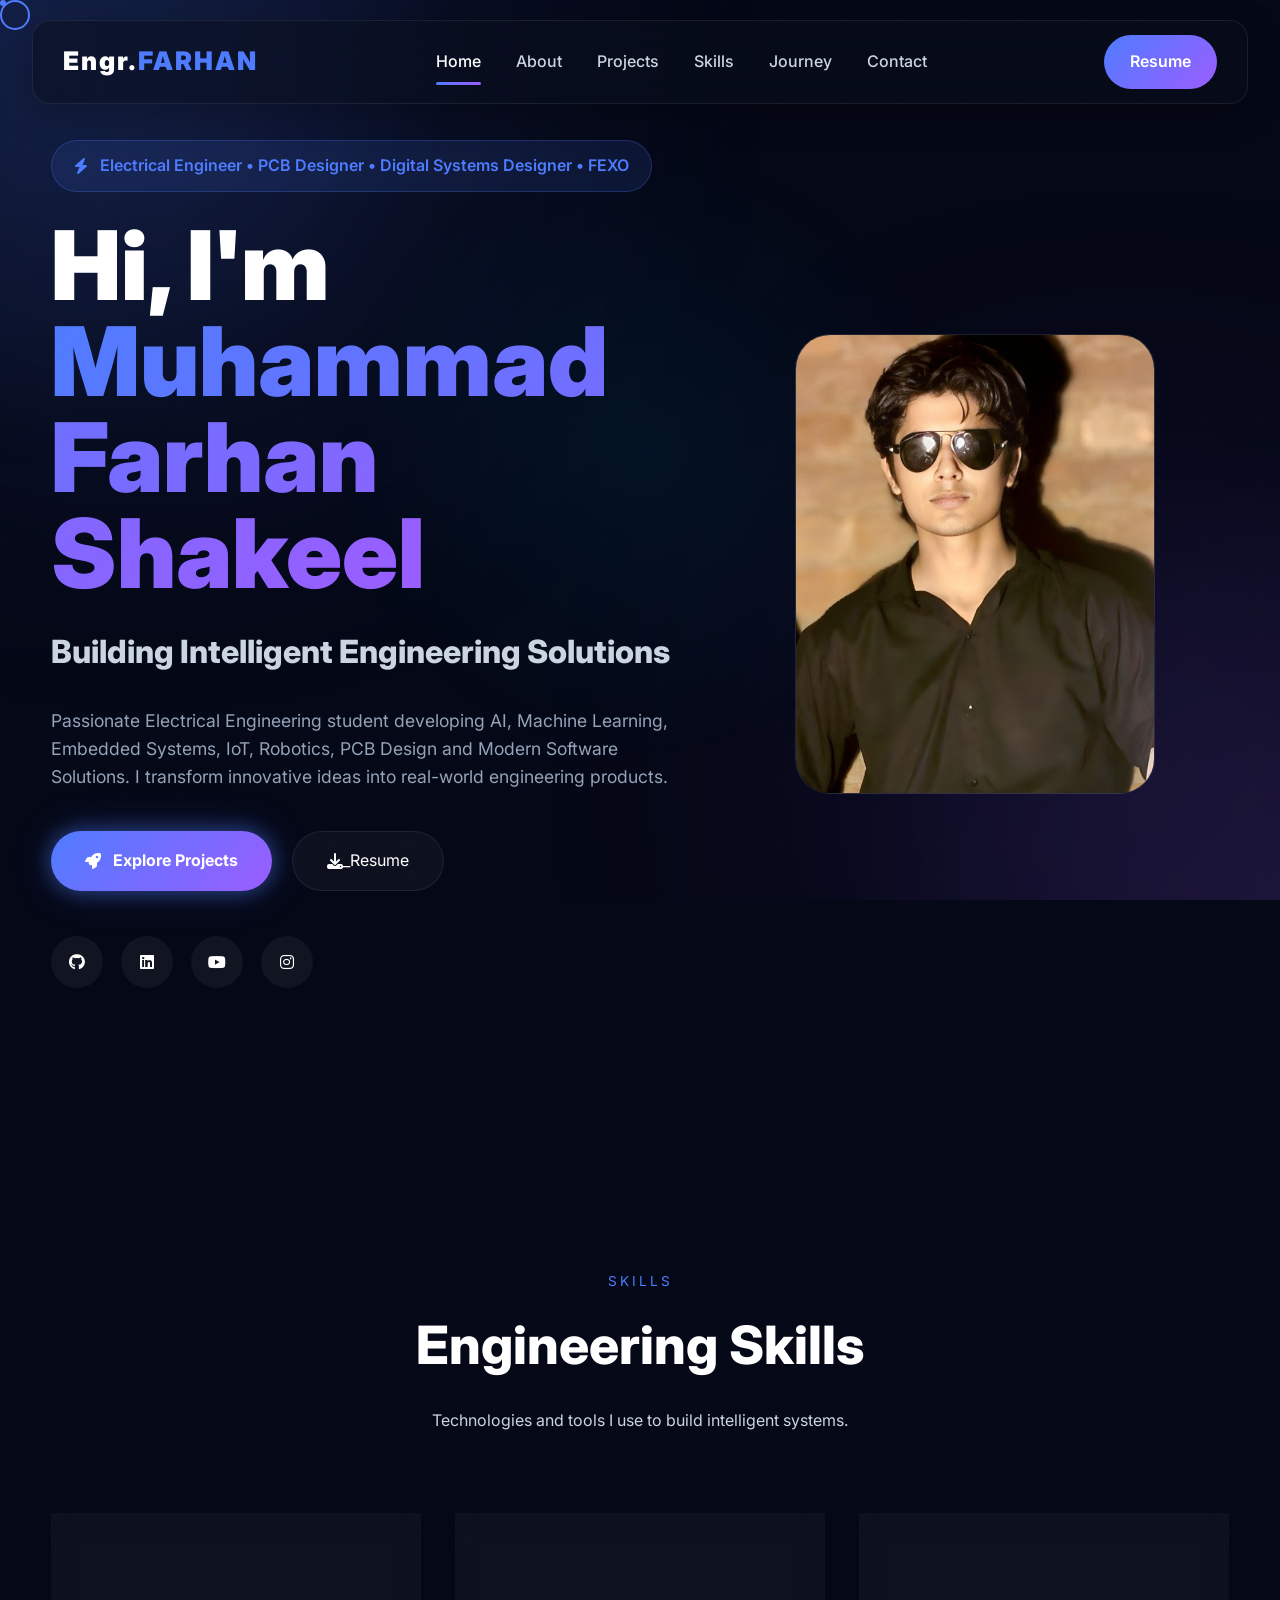
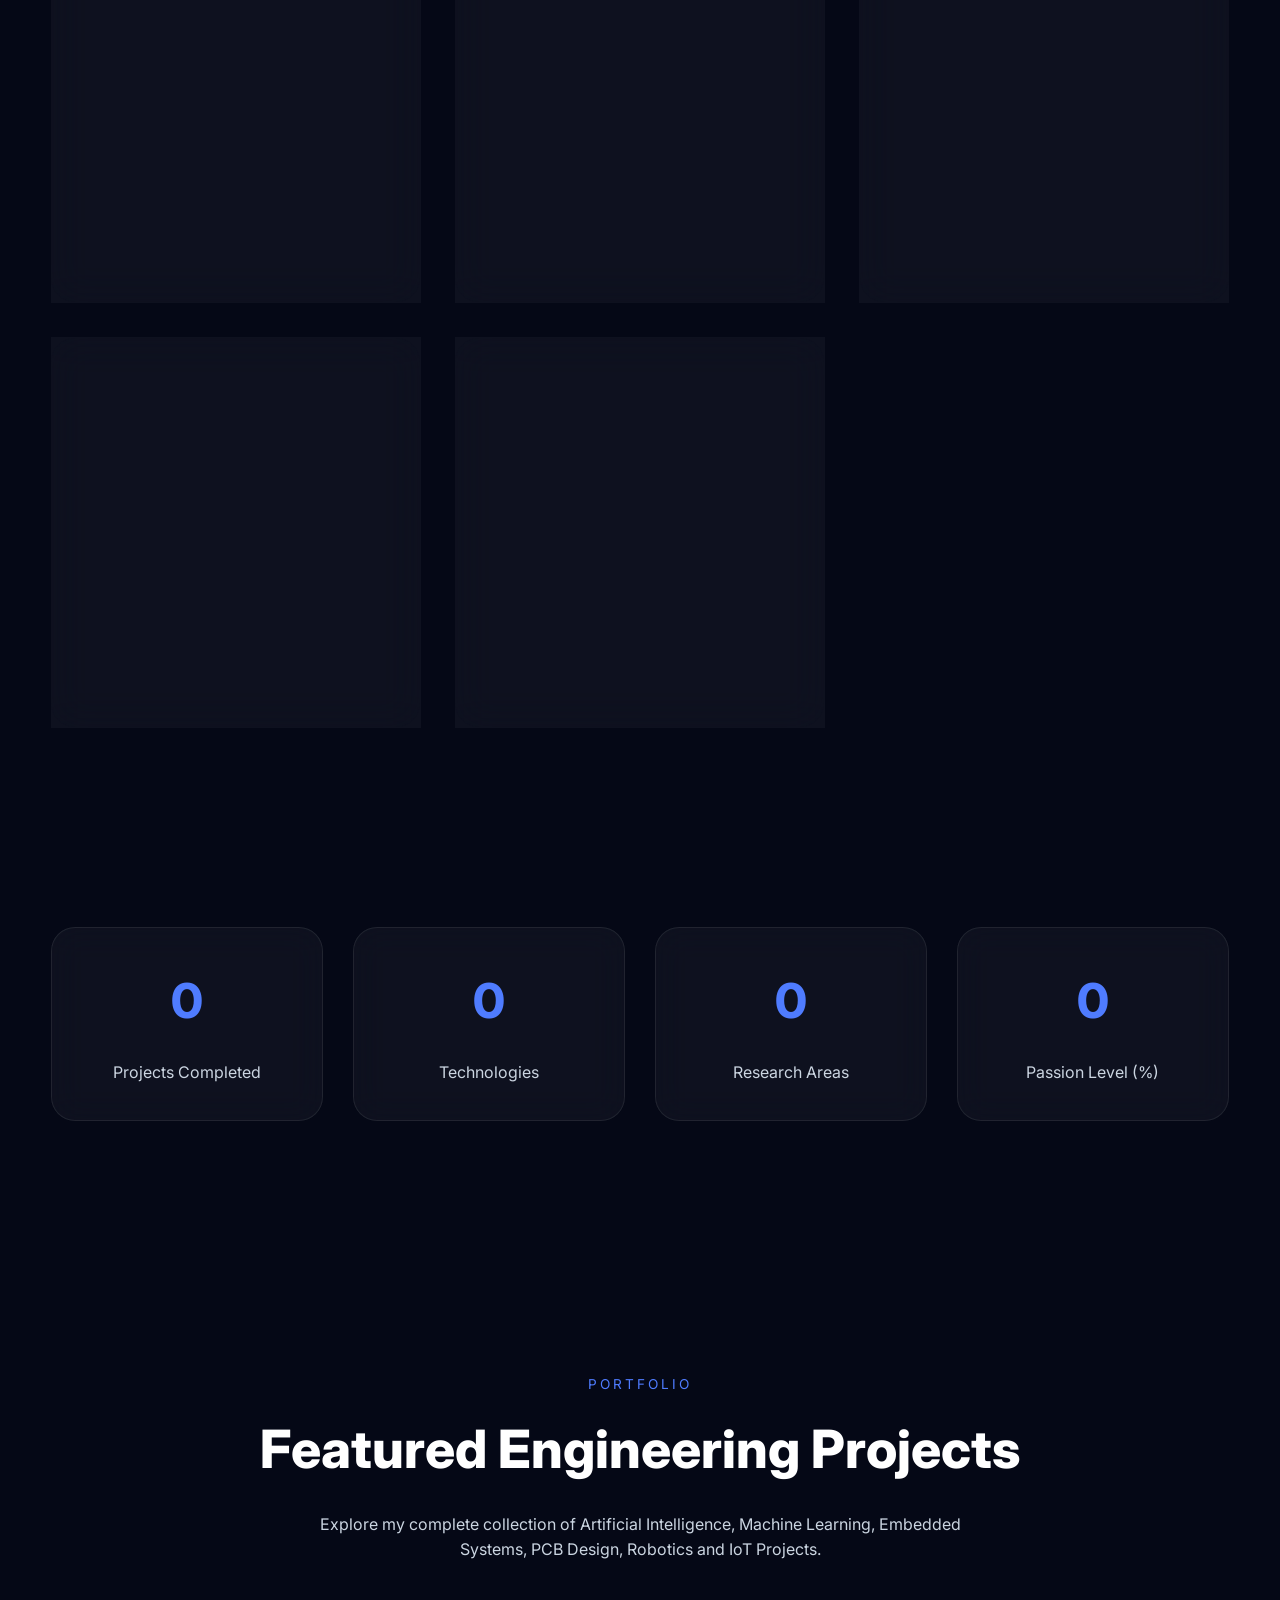
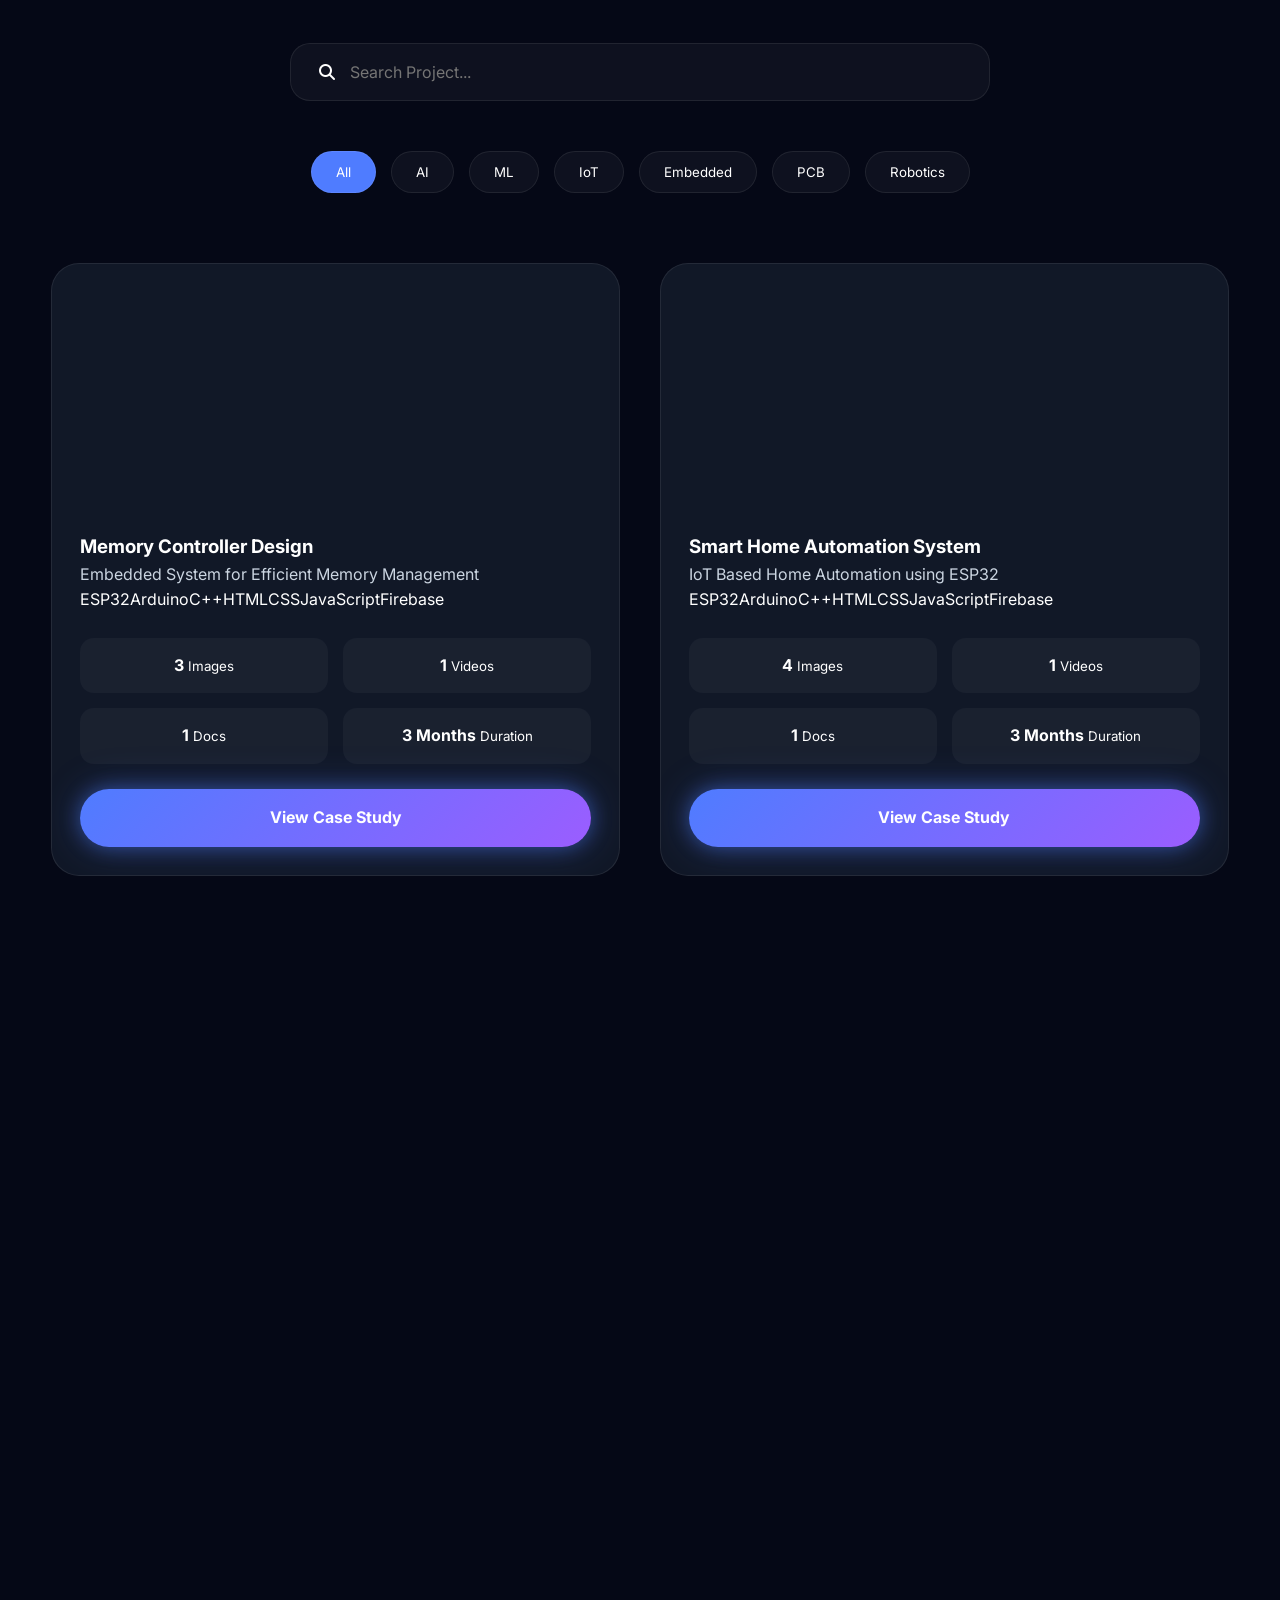
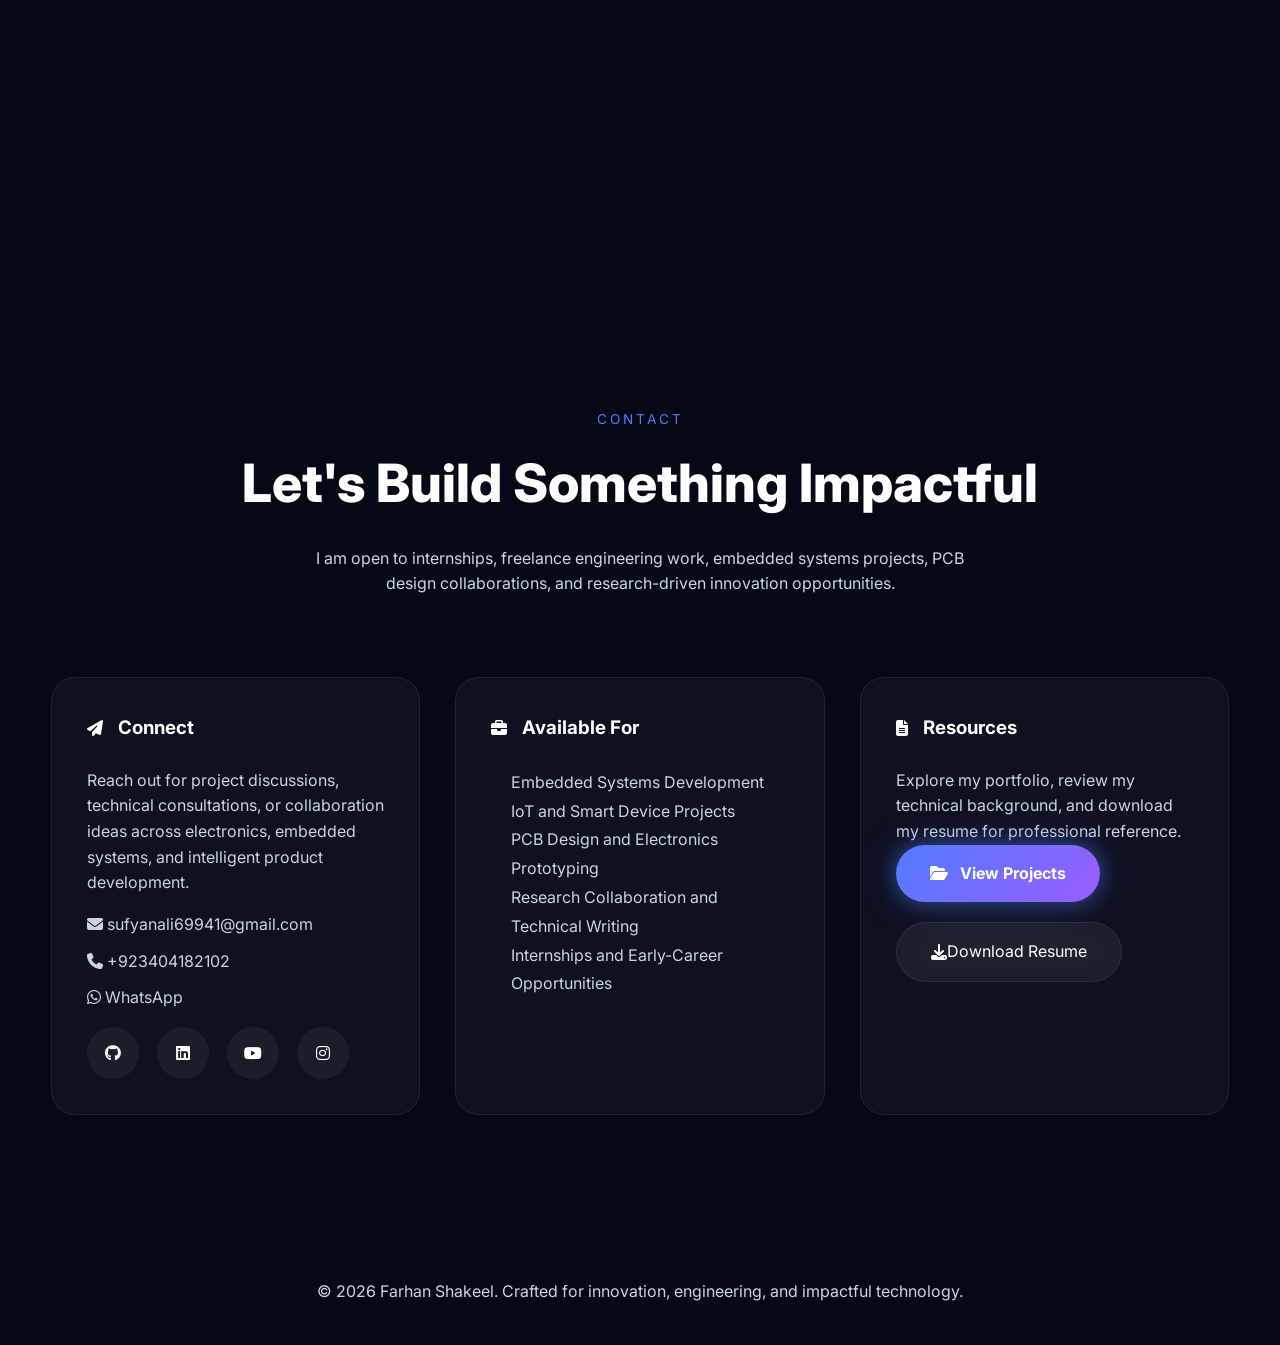
==== index.html @ dd618ffe "done" ====
<!DOCTYPE html>
<html lang="en">

<head>

    <meta charset="UTF-8">

    <meta http-equiv="X-UA-Compatible" content="IE=edge">

    <meta name="viewport"
          content="width=device-width, initial-scale=1.0">

    <title>Muhammad Farhan Shakeel | Electrical Engineer | VLSI Engineer</title>

    <meta name="description"
          content="Portfolio of Farhan — Electrical Engineering Student specializing in Embedded Systems, Digital Systems, Microprocessors, Machine Learning, IoT and PCB Design.">

    <!-- Fonts -->

    <link rel="preconnect"
          href="https://fonts.googleapis.com">

    <link rel="preconnect"
          href="https://fonts.gstatic.com"
          crossorigin>

    <link href="https://fonts.googleapis.com/css2?family=Inter:wght@300;400;500;600;700;800;900&display=swap"
          rel="stylesheet">

    <!-- Icons -->

    <link rel="stylesheet"
          href="https://cdnjs.cloudflare.com/ajax/libs/font-awesome/6.6.0/css/all.min.css">

    <!-- CSS -->
<link rel="stylesheet" href="assets/css/variables.css">
<link rel="stylesheet" href="assets/css/base.css">
<link rel="stylesheet" href="assets/css/navbar.css">
<link rel="stylesheet" href="assets/css/hero.css">
<link rel="stylesheet" href="assets/css/projects.css">
<link rel="stylesheet" href="assets/css/project-page.css">
<link rel="stylesheet" href="assets/css/animations.css">
<link rel="stylesheet" href="assets/css/responsive.css">     

</head>

<body>

    <!-- Loading Screen -->

    <div id="loader"></div>

    <!-- Animated Background -->

    <div class="background-animation"></div>

    <!-- Cursor -->

    <div class="cursor"></div>

    <div class="cursor-dot"></div>

    <div class="progress-bar"></div>

    <!-- ========================= -->
    <!-- Navigation -->
    <!-- ========================= -->


      <header>

    <nav class="navbar">

        <a href="#" class="logo">
            Engr.<span>FARHAN</span>
        </a>

        <ul class="nav-links">

            <li><a class="active" href="#home">Home</a></li>

            <li><a href="#about">About</a></li>

            <li><a href="#projects">Projects</a></li>

            <li><a href="#skills">Skills</a></li>

            <li><a href="#timeline">Journey</a></li>

            <li><a href="#contact">Contact</a></li>

        </ul>

        <div class="nav-right">

            <a href="assets/resume/resume.pdf"
               class="resume-btn">Resume
            </a>

            <button class="menu-btn">
                <i class="fa-solid fa-bars"></i>
            </button>

        </div>

    </nav>

</header>

<div class="overlay"></div>

<nav class="mobile-nav">

    <ul>

        <li><a href="#home">Home</a></li>

        <li><a href="#about">About</a></li>

        <li><a href="#projects">Projects</a></li>

        <li><a href="#skills">Skills</a></li>

        <li><a href="#timeline">Journey</a></li>

        <li><a href="#contact">Contact</a></li>

    </ul>

</nav>

    </header>

   <!-- =====================================================
                    HERO SECTION
====================================================== -->

<section id="home" class="hero">

    <div class="container hero-container">

        <div class="hero-left">

            <div class="hero-badge">

                <i class="fa-solid fa-bolt"></i>

                Electrical Engineer • PCB Designer • Digital Systems Designer • FEXO

            </div>

            <h1>

                Hi, I'm
                <span class="gradient-text">
                    Muhammad Farhan Shakeel
                </span>

            </h1>

            <h2 class="typing-text">

                Building Intelligent Engineering Solutions

            </h2>

            <p>

                Passionate Electrical Engineering student developing AI,
                Machine Learning, Embedded Systems, IoT, Robotics,
                PCB Design and Modern Software Solutions.

                I transform innovative ideas into real-world engineering
                products.

            </p>

            <div class="hero-buttons">

                <a href="#projects"
                   class="btn-primary">

                    <i class="fa-solid fa-rocket"></i>

                    Explore Projects

                </a>

                <a href="assets/resume/resume.pdf"
                   class="btn-secondary">

                    <i class="fa-solid fa-download"></i>
                       _Resume
                </a>
            </div>

            <div class="hero-social">
                <a href="https://github.com/farhan-shakeel-ee">
                    <i class="fab fa-github"></i>
                </a>

                <a href="https://www.linkedin.com/in/farhanshakeel-ee/">
                    <i class="fab fa-linkedin"></i>
                </a>
                <a href="https://www.youtube.com/@EngineeringTechSton">

                    <i class="fab fa-youtube"></i>

                </a>

                <a href="https://www.instagram.com/farhanshakeel_ee/?hl=en">
                    <i class="fab fa-instagram"></i>
                </a>

            </div>

        </div>

        <div class="hero-right">

            <div class="profile-card">

                <img src="assets/images/profile/profile.png"
                     alt="Farhan">
    </div>

</section>



<section id="skills">

    <div class="container">

        <div class="section-title">

            <span>Skills</span>

            <h2>Engineering Skills</h2>

            <p>
                Technologies and tools I use to build intelligent systems.
            </p>

        </div>

        <div
            id="skillsContainer"
            class="skills-grid">
        </div>

    </div>

</section>


<!--====================================
        QUICK STATS
=====================================-->

<section class="stats">

    <div class="container">

        <div class="stats-grid">

            <div class="stat-card">

                <h2 data-count="20">0</h2>

                <p>Projects Completed</p>

            </div>

            <div class="stat-card">

                <h2 data-count="15">0</h2>

                <p>Technologies</p>

            </div>

            <div class="stat-card">

                <h2 data-count="4">0</h2>

                <p>Research Areas</p>

            </div>

            <div class="stat-card">

                <h2 data-count="100">0</h2>

                <p>Passion Level (%)</p>

            </div>

        </div>

    </div>

</section>

   <!--========================================================
                    PROJECT SHOWCASE
=========================================================-->

<section id="projects" class="projects">

    <div class="container">

        <div class="section-title">

            <span>

                Portfolio

            </span>

            <h2>

                Featured Engineering Projects

            </h2>

            <p>

                Explore my complete collection of Artificial Intelligence,
                Machine Learning, Embedded Systems,
                PCB Design, Robotics and IoT Projects.

            </p>

        </div>

        <!-- Search -->

        <div class="project-search">

            <i class="fa-solid fa-magnifying-glass"></i>

            <input

                id="searchProject"

                type="text"

                placeholder="Search Project..."

            >

        </div>

        <!-- Categories -->

        <div class="project-filter">

            <button class="active"

                data-filter="all">

                All

            </button>

            <button data-filter="ai">

                AI

            </button>

            <button data-filter="ml">

                ML

            </button>

            <button data-filter="iot">

                IoT

            </button>

            <button data-filter="embedded">

                Embedded

            </button>

            <button data-filter="pcb">

                PCB

            </button>

            <button data-filter="robotics">

                Robotics

            </button>

        </div>

        <!-- Dynamic Grid -->

        <div

            id="projectsGrid"

            class="projects-grid">

        </div>

        <div class="center">

            <button

                id="loadMore"

                class="btn-primary">

                Load More

            </button>

        </div>

    </div>

</section>

    <!-- ========================= -->
    <!-- Timeline -->
    <!-- ========================= -->

    <section id="timeline">

    </section>

    <!-- ========================= -->
    <!-- Certificates -->
    <!-- ========================= -->

    <section id="certificates">

    </section>

    <!-- ========================= -->
    <!-- Testimonials -->
    <!-- ========================= -->

    <section id="testimonials">

    </section>

    <!-- ========================= -->
    <!-- Contact -->
    <!-- ========================= -->

    <section id="contact">

        <div class="container">

            <div class="section-title">

                <span>Contact</span>

                <h2>Let's Build Something Impactful</h2>

                <p>
                    I am open to internships, freelance engineering work,
                    embedded systems projects, PCB design collaborations,
                    and research-driven innovation opportunities.
                </p>

            </div>

            <div class="skills-grid">

                <div class="skill-category glass-card">

                    <div class="skill-header">
                        <i class="fa-solid fa-paper-plane"></i>
                        <h3>Connect</h3>
                    </div>

                    <p>
                        Reach out for project discussions, technical consultations,
                        or collaboration ideas across electronics, embedded systems,
                        and intelligent product development.
                    </p>

                    <div style="display: grid; gap: 0.7rem; margin-top: 1rem;">
                        <a href="mailto:farhanshakeel.ee@gmail.com" style="color: var(--text-light); text-decoration: none;">
                            <i class="fa-solid fa-envelope"></i> sufyanali69941@gmail.com
                        </a>
                        <a href="tel:+923031234567" style="color: var(--text-light); text-decoration: none;">
                            <i class="fa-solid fa-phone"></i> +923404182102
                        </a>
                        <a href="https://wa.me/923404182102" target="_blank" style="color: var(--text-light); text-decoration: none;">
                            <i class="fa-brands fa-whatsapp"></i> WhatsApp
                        </a>
                    </div>

                    <div class="hero-social" style="margin-top: 1rem;">
                        <a href="https://github.com/farhan-shakeel-ee" target="_blank">
                            <i class="fab fa-github"></i>
                        </a>
                        <a href="https://www.linkedin.com/in/farhanshakeel-ee/" target="_blank">
                            <i class="fab fa-linkedin"></i>
                        </a>
                        <a href="https://www.youtube.com/@EngineeringTechSton" target="_blank">
                            <i class="fab fa-youtube"></i>
                        </a>
                        <a href="https://www.instagram.com/farhanshakeel_ee/?hl=en" target="_blank">
                            <i class="fab fa-instagram"></i>
                        </a>
                    </div>

                </div>

                <div class="skill-category glass-card">

                    <div class="skill-header">
                        <i class="fa-solid fa-briefcase"></i>
                        <h3>Available For</h3>
                    </div>

                    <ul style="padding-left: 1.2rem; line-height: 1.8; color: var(--text-light);">
                        <li>Embedded Systems Development</li>
                        <li>IoT and Smart Device Projects</li>
                        <li>PCB Design and Electronics Prototyping</li>
                        <li>Research Collaboration and Technical Writing</li>
                        <li>Internships and Early-Career Opportunities</li>
                    </ul>

                </div>

                <div class="skill-category glass-card">

                    <div class="skill-header">
                        <i class="fa-solid fa-file-lines"></i>
                        <h3>Resources</h3>
                    </div>

                    <p>
                        Explore my portfolio, review my technical background,
                        and download my resume for professional reference.
                    </p>

                    <div class="hero-buttons">
                        <a href="projects.html" class="btn-primary">
                            <i class="fa-solid fa-folder-open"></i>
                            View Projects
                        </a>
                        <a href="assets/resume/resume.pdf" class="btn-secondary">
                            <i class="fa-solid fa-download"></i>
                            Download Resume
                        </a>
                    </div>

                </div>

            </div>

        </div>

    </section>

    <!-- Footer -->

    <footer style="padding: 1.5rem 0 2.5rem; text-align: center; color: var(--text-light);">

        <div class="container">
            <p style="margin: 0;">
                © 2026 Farhan Shakeel. Crafted for innovation, engineering, and impactful technology.
            </p>
        </div>

    </footer>

    <!-- JavaScript -->

       <script src="assets/js/projects.js"></script>
       <script src="assets/js/app.js"></script>
       <script src="assets/js/skills.js"></script>
       <script src="assets/js/gallery.js"></script>
       <script>
           // Initialize the app when DOM is ready
           window.addEventListener('DOMContentLoaded', () => {
               if (typeof App !== 'undefined') {
                   App.init();
               }
               // Hide loader
               const loader = document.getElementById('loader');
               if (loader) {
                   loader.style.display = 'none';
               }
           });
       </script>
</body>
</html>
---- assets/css/variables.css ----
/*==================================================
    DESIGN SYSTEM
    Portfolio v2
==================================================*/

:root {

    /*====================================
        COLORS
    ====================================*/

    --primary: #4F7CFF;
    --primary-light: #7397ff;
    --primary-dark: #2F5DFF;

    --secondary: #00D4FF;

    --accent: #9B5DFF;

    --success: #3DDC84;
    --warning: #F8C537;
    --danger: #FF5C7A;

    /*====================================
        DARK THEME
    ====================================*/

    --bg: #050816;

    --surface: #0B1020;

    --surface-2: #111827;

    --surface-3: #1B2435;

    --card: rgba(17,24,39,0.65);

    --glass: rgba(255,255,255,.05);

    --border: rgba(255,255,255,.08);

    /*====================================
        TEXT
    ====================================*/

    --text: #FFFFFF;

    --text-light: #CBD5E1;

    --text-muted: #94A3B8;

    --heading: #FFFFFF;

    /*====================================
        GRADIENTS
    ====================================*/

    --gradient-primary:
        linear-gradient(
            135deg,
            #4F7CFF,
            #9B5DFF
        );

    --gradient-blue:
        linear-gradient(
            135deg,
            #00D4FF,
            #4F7CFF
        );

    --gradient-purple:
        linear-gradient(
            135deg,
            #7B61FF,
            #D946EF
        );

    --gradient-card:
        linear-gradient(
            180deg,
            rgba(255,255,255,.08),
            rgba(255,255,255,.02)
        );

    /*====================================
        TYPOGRAPHY
    ====================================*/

    --font:
        "Inter",
        sans-serif;

    --fs-xs: .75rem;

    --fs-sm: .875rem;

    --fs-base: 1rem;

    --fs-md: 1.125rem;

    --fs-lg: 1.5rem;

    --fs-xl: 2rem;

    --fs-2xl: 3rem;

    --fs-3xl: 4rem;

    --fs-hero: clamp(3rem,7vw,6rem);

    /*====================================
        FONT WEIGHTS
    ====================================*/

    --fw-light:300;

    --fw-normal:400;

    --fw-medium:500;

    --fw-semibold:600;

    --fw-bold:700;

    --fw-black:900;

    /*====================================
        SPACING
    ====================================*/

    --space-1:.25rem;

    --space-2:.5rem;

    --space-3:.75rem;

    --space-4:1rem;

    --space-5:1.5rem;

    --space-6:2rem;

    --space-7:3rem;

    --space-8:5rem;

    --space-9:7rem;

    /*====================================
        CONTAINER
    ====================================*/

    --container:1320px;

    /*====================================
        RADIUS
    ====================================*/

    --radius-sm:8px;

    --radius-md:14px;

    --radius-lg:22px;

    --radius-xl:30px;

    --radius-full:999px;

    /*====================================
        SHADOWS
    ====================================*/

    --shadow-sm:
        0 5px 15px
        rgba(0,0,0,.2);

    --shadow-md:
        0 15px 40px
        rgba(0,0,0,.35);

    --shadow-lg:
        0 30px 80px
        rgba(0,0,0,.45);

    --shadow-glow:

        0 0 20px rgba(79,124,255,.45),

        0 0 40px rgba(79,124,255,.25);

    /*====================================
        TRANSITIONS
    ====================================*/

    --fast:.25s;

    --normal:.45s;

    --slow:.8s;

    --ease:cubic-bezier(.4,0,.2,1);

    /*====================================
        HEADER
    ====================================*/

    --header-height:80px;

    /*====================================
        Z INDEX
    ====================================*/

    --z-loader:99999;

    --z-modal:9999;

    --z-navbar:500;

    --z-dropdown:300;

    --z-overlay:200;

}


/*==================================================
    RESET
==================================================*/

*,
*::before,
*::after{

    margin:0;

    padding:0;

    box-sizing:border-box;

}

html{

    scroll-behavior:smooth;

}

body{

    font-family:var(--font);

    background:var(--bg);

    color:var(--text);

    overflow-x:hidden;

    line-height:1.6;

}

img{

    display:block;

    width:100%;

}

a{

    color:inherit;

    text-decoration:none;

}

button{

    border:none;

    background:none;

    color:inherit;

    cursor:pointer;

    font-family:inherit;

}

ul{

    list-style:none;

}

input,
textarea{

    font-family:inherit;

}

section{

    padding:120px 0;

}

.container{

    width:min(90%,var(--container));

    margin:auto;

}


/*==================================================
    SCROLLBAR
==================================================*/

::-webkit-scrollbar{

    width:10px;

}

::-webkit-scrollbar-track{

    background:#090d18;

}

::-webkit-scrollbar-thumb{

    background:var(--primary);

    border-radius:20px;

}

::-webkit-scrollbar-thumb:hover{

    background:var(--secondary);

}


::selection{

    background:var(--primary);

    color:white;

}


.text-center{

    text-align:center;

}

.hidden{

    display:none;

}

.flex{

    display:flex;

}

.grid{

    display:grid;

}

.glass{

    background:var(--glass);

    backdrop-filter:blur(18px);

    border:1px solid var(--border);

}

.gradient-text{

    background:var(--gradient-primary);
    -webkit-background-clip:text;
    -webkit-text-fill-color:transparent;
}

.shadow{
    box-shadow:var(--shadow-glow);
}
---- assets/css/base.css ----
/*==========================================
    BASE STYLES
==========================================*/

body{

    min-height:100vh;

    background:var(--bg);

    color:var(--text);

    font-family:var(--font);

    overflow-x:hidden;

    position:relative;

}

/*==========================================
    MAIN BACKGROUND
==========================================*/

body::before{

    content:"";

    position:fixed;

    inset:0;

    background:

        radial-gradient(circle at top left,
        rgba(79,124,255,.12),
        transparent 30%),

        radial-gradient(circle at bottom right,
        rgba(155,93,255,.12),
        transparent 30%),

        radial-gradient(circle at center,
        rgba(0,212,255,.06),
        transparent 40%);

    z-index:-3;

}

/*==========================================
    GRID BACKGROUND
==========================================*/

body::after{

    content:"";

    position:fixed;

    inset:0;

    background-image:

        linear-gradient(

            rgba(255,255,255,.025) 1px,

            transparent 1px

        ),

        linear-gradient(

            90deg,

            rgba(255,255,255,.025) 1px,

            transparent 1px

        );

    background-size:60px 60px;

    z-index:-2;

    opacity:.35;

}

.background-animation{

    position:fixed;

    inset:0;

    overflow:hidden;

    pointer-events:none;

    z-index:-1;

}

.background-animation::before{

    content:"";

    position:absolute;

    width:600px;

    height:600px;

    border-radius:50%;

    background:#4F7CFF;

    filter:blur(160px);

    opacity:.16;

    top:-200px;

    left:-150px;

    animation:floatOne 18s infinite alternate;

}

.background-animation::after{

    content:"";

    position:absolute;

    width:500px;

    height:500px;

    border-radius:50%;

    background:#9B5DFF;

    filter:blur(180px);

    opacity:.12;

    bottom:-120px;

    right:-100px;

    animation:floatTwo 20s infinite alternate;

}


section{

    position:relative;

    padding:140px 0;

}

section h2{

    font-size:3rem;

    margin-bottom:20px;

    font-weight:800;

}

section p{

    color:var(--text-light);

}

.section-title{

    text-align:center;

    margin-bottom:80px;

}

.section-title span{

    color:var(--primary);

    text-transform:uppercase;

    letter-spacing:3px;

    font-size:.85rem;

}

.section-title h2{

    margin-top:10px;

    font-size:3.3rem;

}

.section-title p{

    max-width:700px;

    margin:auto;

    margin-top:20px;

}

.btn-primary{

    display:inline-flex;

    align-items:center;

    justify-content:center;

    gap:12px;

    padding:16px 34px;

    border-radius:999px;

    background:var(--gradient-primary);

    color:white;

    font-weight:700;

    transition:var(--normal);

    box-shadow:var(--shadow-glow);

}

.btn-primary:hover{

    transform:translateY(-5px);

    scale:1.03;

}

.btn-secondary{

    display:inline-flex;

    align-items:center;

    justify-content:center;

    padding:16px 34px;

    border-radius:999px;

    border:1px solid var(--border);

    backdrop-filter:blur(20px);

    background:rgba(255,255,255,.04);

    transition:var(--normal);

}

.btn-secondary:hover{

    background:rgba(255,255,255,.08);

}

.glass-card{

    background:rgba(255,255,255,.04);

    backdrop-filter:blur(18px);

    border:1px solid rgba(255,255,255,.08);

    border-radius:24px;

    overflow:hidden;

    transition:var(--normal);

}

.glass-card:hover{

    transform:translateY(-8px);

    border-color:var(--primary);

    box-shadow:var(--shadow-glow);

}

.glass-panel{

    background:rgba(255,255,255,.03);

    border:1px solid rgba(255,255,255,.07);

    backdrop-filter:blur(24px);

    border-radius:30px;

}


.badge{

    display:inline-flex;

    align-items:center;

    gap:8px;

    padding:8px 18px;

    border-radius:999px;

    background:rgba(79,124,255,.12);

    color:var(--primary);

    font-size:.85rem;

    font-weight:600;

}


.hover-glow{

    transition:.4s;

}

.hover-glow:hover{

    box-shadow:

        0 0 30px rgba(79,124,255,.35);

}


.divider{

    width:120px;

    height:5px;

    border-radius:999px;

    margin:25px auto;

    background:var(--gradient-primary);

}

.progress-bar{

    position:fixed;

    top:0;

    left:0;

    width:0;

    height:4px;

    background:var(--gradient-blue);

    z-index:99999;

}


#loader{

    position:fixed;

    inset:0;

    display:flex;

    justify-content:center;

    align-items:center;

    background:#050816;

    z-index:999999;

}

/* Missing in animations.css */
.cursor {
  width: 30px;
  height: 30px;
  border: 2px solid var(--primary);
  border-radius: 50%;
  position: fixed;
  pointer-events: none;
  z-index: 9999;
  transition: transform 0.1s ease;
}

.cursor-dot {
  width: 6px;
  height: 6px;
  background: var(--primary);
  border-radius: 50%;
  position: fixed;
  pointer-events: none;
  z-index: 9999;
}
---- assets/css/navbar.css ----
/*==================================================
                    NAVBAR
==================================================*/

header{

    position:fixed;

    top:20px;

    left:50%;

    transform:translateX(-50%);

    width:min(95%,1350px);

    z-index:1000;

    transition:.4s ease;

}

.navbar{

    display:flex;

    align-items:center;

    justify-content:space-between;

    padding:14px 30px;

    background:rgba(10,15,30,.55);

    backdrop-filter:blur(22px);

    border:1px solid rgba(255,255,255,.08);

    border-radius:18px;

    box-shadow:

        0 10px 35px rgba(0,0,0,.25);

}

.logo{

    font-size:1.6rem;

    font-weight:900;

    letter-spacing:2px;

    color:white;

    cursor:pointer;

    position:relative;

}

.logo span{

    color:var(--primary);

}

.logo::after{

    content:"";

    position:absolute;

    left:0;

    bottom:-5px;

    width:100%;

    height:3px;

    border-radius:20px;

    background:var(--gradient-primary);

    transform:scaleX(0);

    transform-origin:left;

    transition:.4s;

}

.logo:hover::after{

    transform:scaleX(1);

}


.nav-links{

    display:flex;

    align-items:center;

    gap:35px;

}

.nav-links li{

    position:relative;

}

.nav-links a{

    color:var(--text-light);

    font-weight:500;

    transition:.35s;

}

.nav-links a:hover{

    color:white;

}



.nav-links a::after{

    content:"";

    position:absolute;

    left:0;

    bottom:-10px;

    width:100%;

    height:3px;

    background:var(--gradient-primary);

    border-radius:20px;

    transform:scaleX(0);

    transform-origin:left;

    transition:.35s;

}

.nav-links a:hover::after,

.nav-links a.active::after{

    transform:scaleX(1);

}

.nav-links a.active{

    color:white;

}


.nav-right{

    display:flex;

    align-items:center;

    gap:15px;

}


.icon-btn{

    width:48px;

    height:48px;

    border-radius:50%;

    display:flex;

    align-items:center;

    justify-content:center;

    background:rgba(255,255,255,.05);

    border:1px solid rgba(255,255,255,.06);

    transition:.35s;

    cursor:pointer;

}

.icon-btn:hover{

    transform:translateY(-4px);

    background:var(--primary);

    color:white;

}


.resume-btn{

    padding:14px 26px;

    border-radius:999px;

    background:var(--gradient-primary);

    color:white;

    font-weight:600;

    transition:.4s;

}

.resume-btn:hover{

    transform:translateY(-4px);

    box-shadow:var(--shadow-glow);

}


header.scrolled{

    top:10px;

}

header.scrolled .navbar{

    background:rgba(5,8,22,.82);

    border-color:rgba(255,255,255,.12);

}


.menu-btn{

    display:none;

    width:48px;

    height:48px;

    border-radius:12px;

    background:rgba(255,255,255,.05);

    align-items:center;

    justify-content:center;

    cursor:pointer;

}


.mobile-nav{

    position:fixed;

    top:0;

    right:-100%;

    width:340px;

    height:100vh;

    background:#08101F;

    backdrop-filter:blur(30px);

    transition:.45s ease;

    z-index:2000;

    padding:100px 35px;

}

.mobile-nav.active{

    right:0;

}


.mobile-nav ul{

    display:flex;

    flex-direction:column;

    gap:25px;

}

.mobile-nav a{

    font-size:1.2rem;

    color:white;

}


.overlay{

    position:fixed;

    inset:0;

    background:rgba(0,0,0,.6);

    backdrop-filter:blur(3px);

    opacity:0;

    visibility:hidden;

    transition:.35s;

    z-index:1500;

}

.overlay.active{

    opacity:1;

    visibility:visible;

}

@media(max-width:1000px){

.nav-links{

display:none;

}

.resume-btn{

display:none;

}

.menu-btn{

display:flex;

}

}
---- assets/css/hero.css ----
/*==================================================
                    HERO
==================================================*/

.hero{

    min-height:100vh;

    display:flex;

    align-items:center;

    position:relative;

}

.hero-container{

    display:grid;

    grid-template-columns:1.1fr .9fr;

    align-items:center;

    gap:80px;

}

.hero-left h1{

    font-size:clamp(3.5rem,8vw,6rem);

    font-weight:900;

    line-height:1;

    margin:25px 0;

}

.hero-left h2{

    font-size:2rem;

    color:var(--text-light);

    margin-bottom:30px;

}

.hero-left p{

    max-width:650px;

    color:var(--text-muted);

    font-size:1.1rem;

    margin-bottom:40px;

}

.hero-badge{

    display:inline-flex;

    align-items:center;

    gap:12px;

    padding:12px 22px;

    border-radius:999px;

    background:rgba(79,124,255,.12);

    border:1px solid rgba(79,124,255,.25);

    color:var(--primary);

    font-weight:600;

}


.hero-buttons{

    display:flex;

    gap:20px;

    margin-bottom:45px;

    flex-wrap:wrap;

}


.hero-social{

    display:flex;

    gap:18px;

}

.hero-social a{

    width:52px;

    height:52px;

    border-radius:50%;

    display:flex;

    align-items:center;

    justify-content:center;

    background:rgba(255,255,255,.05);

    transition:.35s;

}

.hero-social a:hover{

    background:var(--primary);

    transform:translateY(-6px);

}


.profile-card{

    width:420px;

    height:520px;

    margin:auto;

    border-radius:35px;

    overflow:hidden;

    background:var(--gradient-card);

    border:1px solid rgba(255,255,255,.08);

    backdrop-filter:blur(18px);

    position:relative;

    animation:float 6s ease-in-out infinite;

}

.profile-card img{

    width:100%;

    height:100%;

    object-fit:cover;

}


.floating-card{

    position:absolute;

    padding:15px 22px;

    border-radius:18px;

    background:rgba(15,20,35,.8);

    backdrop-filter:blur(16px);

    border:1px solid rgba(255,255,255,.08);

    display:flex;

    align-items:center;

    gap:10px;

    box-shadow:var(--shadow-md);

}

.one{

    top:10%;

    left:-40px;

}

.two{

    top:28%;

    right:-30px;

}

.three{

    bottom:22%;

    left:-50px;

}

.four{

    bottom:5%;

    right:-20px;

}


.stats{

    padding:60px 0 100px;

}

.stats-grid{

    display:grid;

    grid-template-columns:repeat(4,1fr);

    gap:30px;

}

.stat-card{

    padding:35px;

    border-radius:24px;

    text-align:center;

    background:rgba(255,255,255,.04);

    border:1px solid rgba(255,255,255,.08);

    backdrop-filter:blur(16px);

    transition:.35s;

}

.stat-card:hover{

    transform:translateY(-10px);

    box-shadow:var(--shadow-glow);

}

.stat-card h2{

    font-size:3rem;

    color:var(--primary);

}

.stat-card p{

    color:var(--text-light);

}
---- assets/css/projects.css ----
/*=========================================
                PROJECTS
==========================================*/

.projects{

    padding:150px 0;

}

.projects-grid{

    display:grid;

    grid-template-columns:

        repeat(auto-fit,minmax(360px,1fr));

    gap:40px;

    margin-top:70px;

}


.project-search{

    width:700px;

    max-width:100%;

    margin:50px auto;

    display:flex;

    align-items:center;

    gap:15px;

    padding:18px 28px;

    border-radius:20px;

    background:rgba(255,255,255,.04);

    border:1px solid rgba(255,255,255,.08);

}

.project-search input{

    width:100%;

    background:none;

    border:none;

    color:white;

    font-size:1rem;

    outline:none;

}


.project-filter{

    display:flex;

    justify-content:center;

    flex-wrap:wrap;

    gap:15px;

    margin-bottom:60px;

}

.project-filter button{

    padding:12px 24px;

    border-radius:999px;

    background:rgba(255,255,255,.04);

    color:white;

    border:1px solid rgba(255,255,255,.08);

    transition:.35s;

}

.project-filter button:hover,

.project-filter button.active{

    background:var(--primary);

}




.project-card{

    border-radius:28px;

    overflow:hidden;

    background:#111827;

    transition:.45s;

    position:relative;

    border:1px solid rgba(255,255,255,.08);

}



.project-card:hover{

    transform:

        translateY(-15px)

        scale(1.02);

    box-shadow:

        0 30px 80px

        rgba(79,124,255,.25);

}


.project-image{

    height:240px;

    overflow:hidden;

}

.project-image img{

    width:100%;

    height:100%;

    object-fit:cover;

    transition:.5s;

}

.project-card:hover img{

    transform:scale(1.1);

}



.project-body{

    padding:28px;

}



.project-info{

    display:grid;

    grid-template-columns:repeat(2,1fr);

    gap:15px;

    margin:25px 0;

}

.project-info div{

    background:rgba(255,255,255,.04);

    padding:15px;

    border-radius:14px;

    text-align:center;

}



.project-card .btn-primary{

    width:100%;

}


.featured-project{

    margin-top:80px;

    margin-bottom:90px;

    border-radius:35px;

    overflow:hidden;

    display:grid;

    grid-template-columns:1fr 1fr;

    background:#101827;

}



/* skills */


.skills-grid{

    display:grid;

    grid-template-columns:repeat(auto-fit,minmax(350px,1fr));

    gap:35px;

}

.skill-category{

    padding:35px;

}

.skill-header{

    display:flex;

    align-items:center;

    gap:15px;

    margin-bottom:25px;

}

.skill{

    margin-bottom:22px;

}

.skill-info{

    display:flex;

    justify-content:space-between;

    margin-bottom:8px;

}

.skill-bar{

    height:10px;

    border-radius:20px;

    background:rgba(255,255,255,.08);

    overflow:hidden;

}

.skill-progress{

    height:100%;

    background:linear-gradient(90deg,#4f7cff,#7c5cff);

    border-radius:20px;

    animation:growBar 1.5s ease;

}

@keyframes growBar{

    from{

        width:0;

    }

}
---- assets/css/project-page.css ----
#projectHero{

    min-height:100vh;

    display:flex;

    align-items:center;

    padding-top:120px;

}


.project-hero{

    display:grid;

    grid-template-columns:1.1fr .9fr;

    gap:70px;

    align-items:center;

}

.project-cover{

    border-radius:30px;

    overflow:hidden;

    box-shadow:var(--shadow-lg);

}

.project-cover img{

    width:100%;

    display:block;

}


.project-content h1{

    font-size:4rem;

    margin-bottom:20px;

}

.project-content p{

    color:var(--text-light);

    margin:25px 0;

    line-height:1.8;

}


.tech-list{

    display:flex;

    flex-wrap:wrap;

    gap:15px;

    margin:35px 0;

}

.tech-list span{

    padding:10px 18px;

    border-radius:999px;

    background:rgba(79,124,255,.15);

    color:var(--primary);

}


.gallery-grid{

    display:grid;

    grid-template-columns:

    repeat(auto-fill,minmax(300px,1fr));

    gap:25px;

}

.gallery-grid img{

    border-radius:18px;

    cursor:pointer;

    transition:.4s;

}

.gallery-grid img:hover{

    transform:scale(1.05);

}



.video-grid{

    display:grid;

    grid-template-columns:

    repeat(auto-fit,minmax(450px,1fr));

    gap:30px;

}

.video-grid video{

    width:100%;

    border-radius:20px;

}


.spec-table{

    width:100%;

    border-collapse:collapse;

}

.spec-table td{

    padding:18px;

    border-bottom:1px solid rgba(255,255,255,.08);

}

.spec-table tr:hover{

    background:rgba(255,255,255,.03);

}



.download-grid{

    display:grid;

    grid-template-columns:

    repeat(auto-fit,minmax(250px,1fr));

    gap:25px;

}

.download-card{

    padding:30px;

    border-radius:20px;

    background:rgba(255,255,255,.04);

    transition:.35s;

}

.download-card:hover{

    transform:translateY(-8px);

}


.related-grid{

    display:grid;

    grid-template-columns:

    repeat(auto-fit,minmax(320px,1fr));

    gap:35px;

}


/*====================================
        LIGHTBOX
====================================*/

.lightbox{

    position:fixed;

    inset:0;

    background:rgba(0,0,0,.92);

    display:flex;

    justify-content:center;

    align-items:center;

    opacity:0;

    visibility:hidden;

    transition:.35s;

    z-index:99999;

}

.lightbox.active{

    opacity:1;

    visibility:visible;

}

.lightbox img{

    max-width:90%;

    max-height:85vh;

    border-radius:20px;

}

.lightbox button{

    position:absolute;

    width:60px;

    height:60px;

    border-radius:50%;

    background:rgba(255,255,255,.08);

    color:white;

    font-size:1.3rem;

}

.close{

    top:30px;

    right:30px;

}

.prev{

    left:40px;

}

.next{

    right:40px;

}
---- assets/css/animations.css ----
/*==================================================
                FADE UP
==================================================*/

.fade-up{

    opacity:0;

    transform:translateY(50px);

    transition:

        opacity .8s ease,

        transform .8s ease;

}

.fade-up.show{

    opacity:1;

    transform:translateY(0);

}


.fade-left{

    opacity:0;

    transform:translateX(-60px);

    transition:.8s;

}

.fade-left.show{

    opacity:1;

    transform:translateX(0);

}

.fade-right{

    opacity:0;

    transform:translateX(60px);

    transition:.8s;

}

.fade-right.show{

    opacity:1;

    transform:translateX(0);

}


.scale{

    opacity:0;

    transform:scale(.85);

    transition:.7s;

}

.scale.show{

    opacity:1;

    transform:scale(1);

}


.rotate{

    opacity:0;

    transform:rotate(-10deg) scale(.9);

    transition:.8s;

}

.rotate.show{

    opacity:1;

    transform:rotate(0deg) scale(1);

}


@keyframes float{

0%{

transform:translateY(0);

}

50%{

transform:translateY(-18px);

}

100%{

transform:translateY(0);

}

}

.float{

animation:float 6s ease-in-out infinite;

}

@keyframes glow{

0%{

box-shadow:0 0 0 rgba(79,124,255,.3);

}

50%{

box-shadow:

0 0 30px

rgba(79,124,255,.6);

}

100%{

box-shadow:0 0 0 rgba(79,124,255,.3);

}

}

.glow{

animation:glow 3s infinite;

}


@keyframes gradientMove{

0%{

background-position:0% 50%;

}

50%{

background-position:100% 50%;

}

100%{

background-position:0% 50%;

}

}

.animated-gradient{

background-size:300% 300%;

animation:

gradientMove

8s linear infinite;

}



@keyframes pulse{

0%{

transform:scale(1);

}

50%{

transform:scale(1.08);

}

100%{

transform:scale(1);

}

}

.pulse{

animation:pulse 2.5s infinite;

}


.shine{

position:relative;

overflow:hidden;

}

.shine::before{

content:"";

position:absolute;

top:0;

left:-100%;

width:50%;

height:100%;

background:

linear-gradient(

90deg,

transparent,

rgba(255,255,255,.35),

transparent

);

transform:skewX(-25deg);

transition:.8s;

}

.shine:hover::before{

left:160%;

}

.project-card{

transition:

transform .4s,

box-shadow .4s;

}

.project-card:hover{

transform:

translateY(-12px)

rotateX(3deg);

}


.btn-primary{

position:relative;

overflow:hidden;

}

.btn-primary::after{

content:"";

position:absolute;

width:0;

height:0;

border-radius:50%;

background:

rgba(255,255,255,.25);

left:50%;

top:50%;

transform:

translate(-50%,-50%);

transition:.45s;

}

.btn-primary:hover::after{

width:350px;

height:350px;

}


body{

animation:

pageLoad

.6s ease;

}

@keyframes pageLoad{

from{

opacity:0;

transform:translateY(20px);

}

to{

opacity:1;

transform:translateY(0);

}

}


.delay-1{

transition-delay:.1s;

}

.delay-2{

transition-delay:.2s;

}

.delay-3{

transition-delay:.3s;

}

.delay-4{

transition-delay:.4s;

}

.delay-5{

transition-delay:.5s;

}



.progress-bar{

position:fixed;

top:0;

left:0;

height:4px;

width:0;

background:linear-gradient(

90deg,

#4f7cff,

#7c5cff,

#00d4ff

);

z-index:99999;

transition:width .1s linear;

}


/* ==================================================
                CUSTOM CURSOR
================================================== */
.cursor {
    width: 30px;
    height: 30px;
    border: 2px solid var(--primary);
    border-radius: 50%;
    position: fixed;
    pointer-events: none;
    z-index: 9999;
    transition: transform 0.15s ease, width 0.15s ease, height 0.15s ease;
}

.cursor-dot {
    width: 6px;
    height: 6px;
    background: var(--primary);
    border-radius: 50%;
    position: fixed;
    pointer-events: none;
    z-index: 9999;
    transition: transform 0.15s ease;
}

.cursor.hover {
    transform: scale(1.5);
    background: rgba(79, 124, 255, 0.15);
    border-color: var(--primary-light);
}

.cursor-dot.hover {
    transform: scale(0.5);
}
---- assets/css/responsive.css ----
/*==================================================
                LARGE DESKTOP
==================================================*/

@media (min-width:1600px){

.container{

    max-width:1500px;

}

.hero-left h1{

    font-size:6rem;

}

.projects-grid{

    grid-template-columns:repeat(3,1fr);

}

}


/*==================================================
                LAPTOP
==================================================*/

@media (max-width:1400px){

.container{

    width:92%;

}

.hero-container{

    gap:50px;

}

.profile-card{

    width:360px;

    height:460px;

}

}


/*==================================================
            SMALL LAPTOP
==================================================*/

@media (max-width:1200px){

.hero-container{

    grid-template-columns:1fr;

    text-align:center;

}

.hero-left{

    order:2;

}

.hero-right{

    order:1;

}

.hero-buttons{

    justify-content:center;

}

.hero-social{

    justify-content:center;

}

.stats-grid{

    grid-template-columns:repeat(2,1fr);

}

.project-hero{

    grid-template-columns:1fr;

}

.featured-project{

    grid-template-columns:1fr;

}

}


/*==================================================
                TABLET
==================================================*/

@media (max-width:992px){

.nav-links{

    display:none;

}

.menu-btn{

    display:flex;

}

.project-search{

    width:100%;

}

.projects-grid{

    grid-template-columns:repeat(2,1fr);

}

.gallery-grid{

    grid-template-columns:repeat(2,1fr);

}

.video-grid{

    grid-template-columns:1fr;

}

.download-grid{

    grid-template-columns:repeat(2,1fr);

}

.related-grid{

    grid-template-columns:repeat(2,1fr);

}

}


/*==================================================
            LARGE MOBILE
==================================================*/

@media (max-width:768px){

.hero{

    padding-top:120px;

}

.hero-left h1{

    font-size:3.3rem;

}

.hero-left h2{

    font-size:1.5rem;

}

.profile-card{

    width:300px;

    height:390px;

}

.stats-grid{

    grid-template-columns:1fr;

}

.projects-grid{

    grid-template-columns:1fr;

}

.gallery-grid{

    grid-template-columns:1fr;

}

.download-grid{

    grid-template-columns:1fr;

}

.related-grid{

    grid-template-columns:1fr;

}

.project-filter{

    justify-content:flex-start;

    overflow-x:auto;

    padding-bottom:10px;

}

.project-filter::-webkit-scrollbar{

    height:6px;

}

}

/*==================================================
                MOBILE
==================================================*/

@media (max-width:576px){

header{

    width:96%;

}

.navbar{

    padding:14px 18px;

}

.hero-left h1{

    font-size:2.7rem;

}

.hero-left p{

    font-size:1rem;

}

.hero-buttons{

    flex-direction:column;

}

.hero-buttons a{

    width:100%;

    justify-content:center;

}

.section-title h2{

    font-size:2rem;

}

.project-card{

    border-radius:20px;

}

.project-body{

    padding:20px;

}

.featured-content{

    padding:25px;

}

}


/*==================================================
            SMALL PHONES
==================================================*/

@media (max-width:420px){

.profile-card{

    width:250px;

    height:320px;

}

.hero-badge{

    font-size:.8rem;

}

.logo{

    font-size:1.2rem;

}

.project-search{

    padding:14px 18px;

}

.lightbox img{

    max-width:96%;

}

}



/*==================================================
        LANDSCAPE PHONES
==================================================*/

@media (max-height:500px){

.hero{

    min-height:auto;

    padding:120px 0;

}

.mobile-nav{

    overflow-y:auto;

}

}

/*==================================================
            TOUCH DEVICES
==================================================*/

@media (hover:none){

.project-card:hover{

    transform:none;

}

.btn-primary:hover{

    transform:none;

}

.hero-social a:hover{

    transform:none;

}

}


/*==================================================
        REDUCED MOTION
==================================================*/

@media (prefers-reduced-motion:reduce){

*{

    animation:none !important;

    transition:none !important;

    scroll-behavior:auto !important;

}

}


/*==================================================
                PRINT
==================================================*/

@media print{

header,

footer,

.hero-social,

.hero-buttons,

.menu-btn,

.overlay,

.mobile-nav{

    display:none !important;

}

body{

    background:white;

    color:black;

}

.project-card{

    box-shadow:none;

    border:1px solid #ccc;

}

}
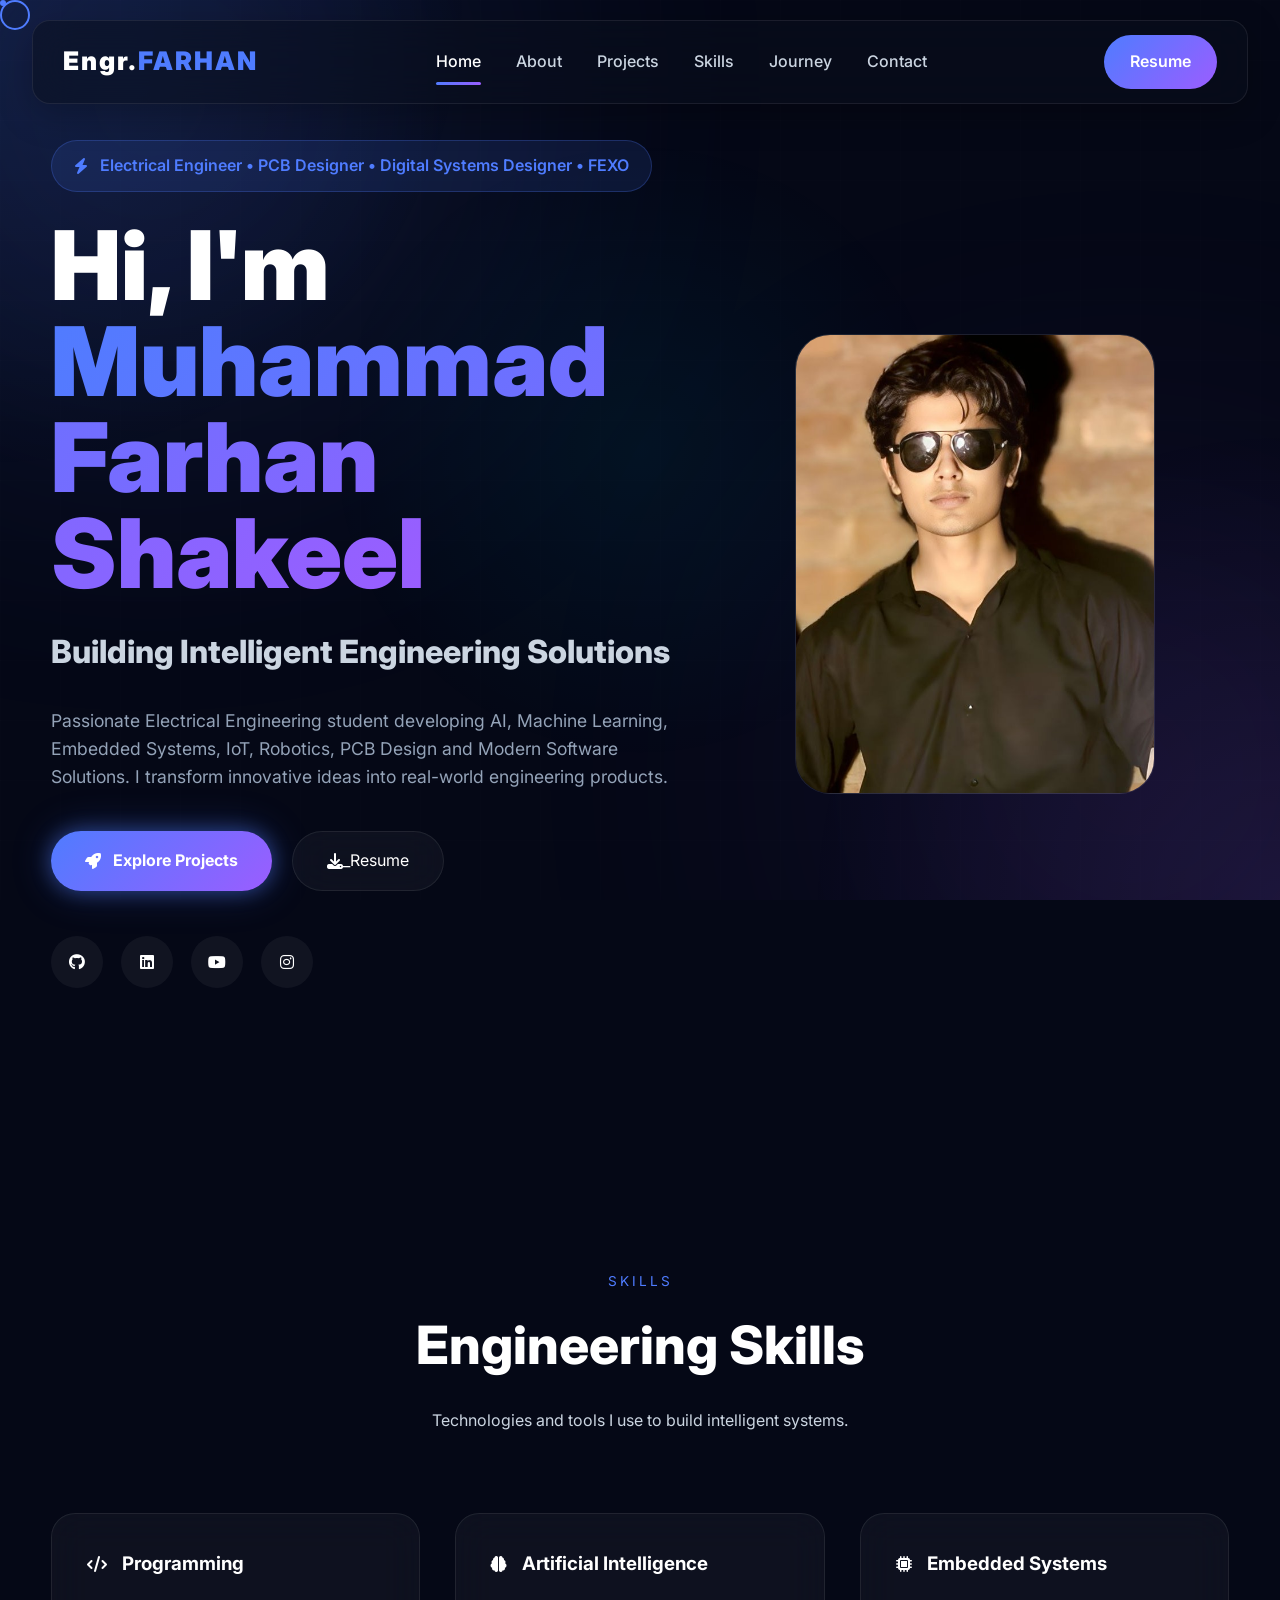
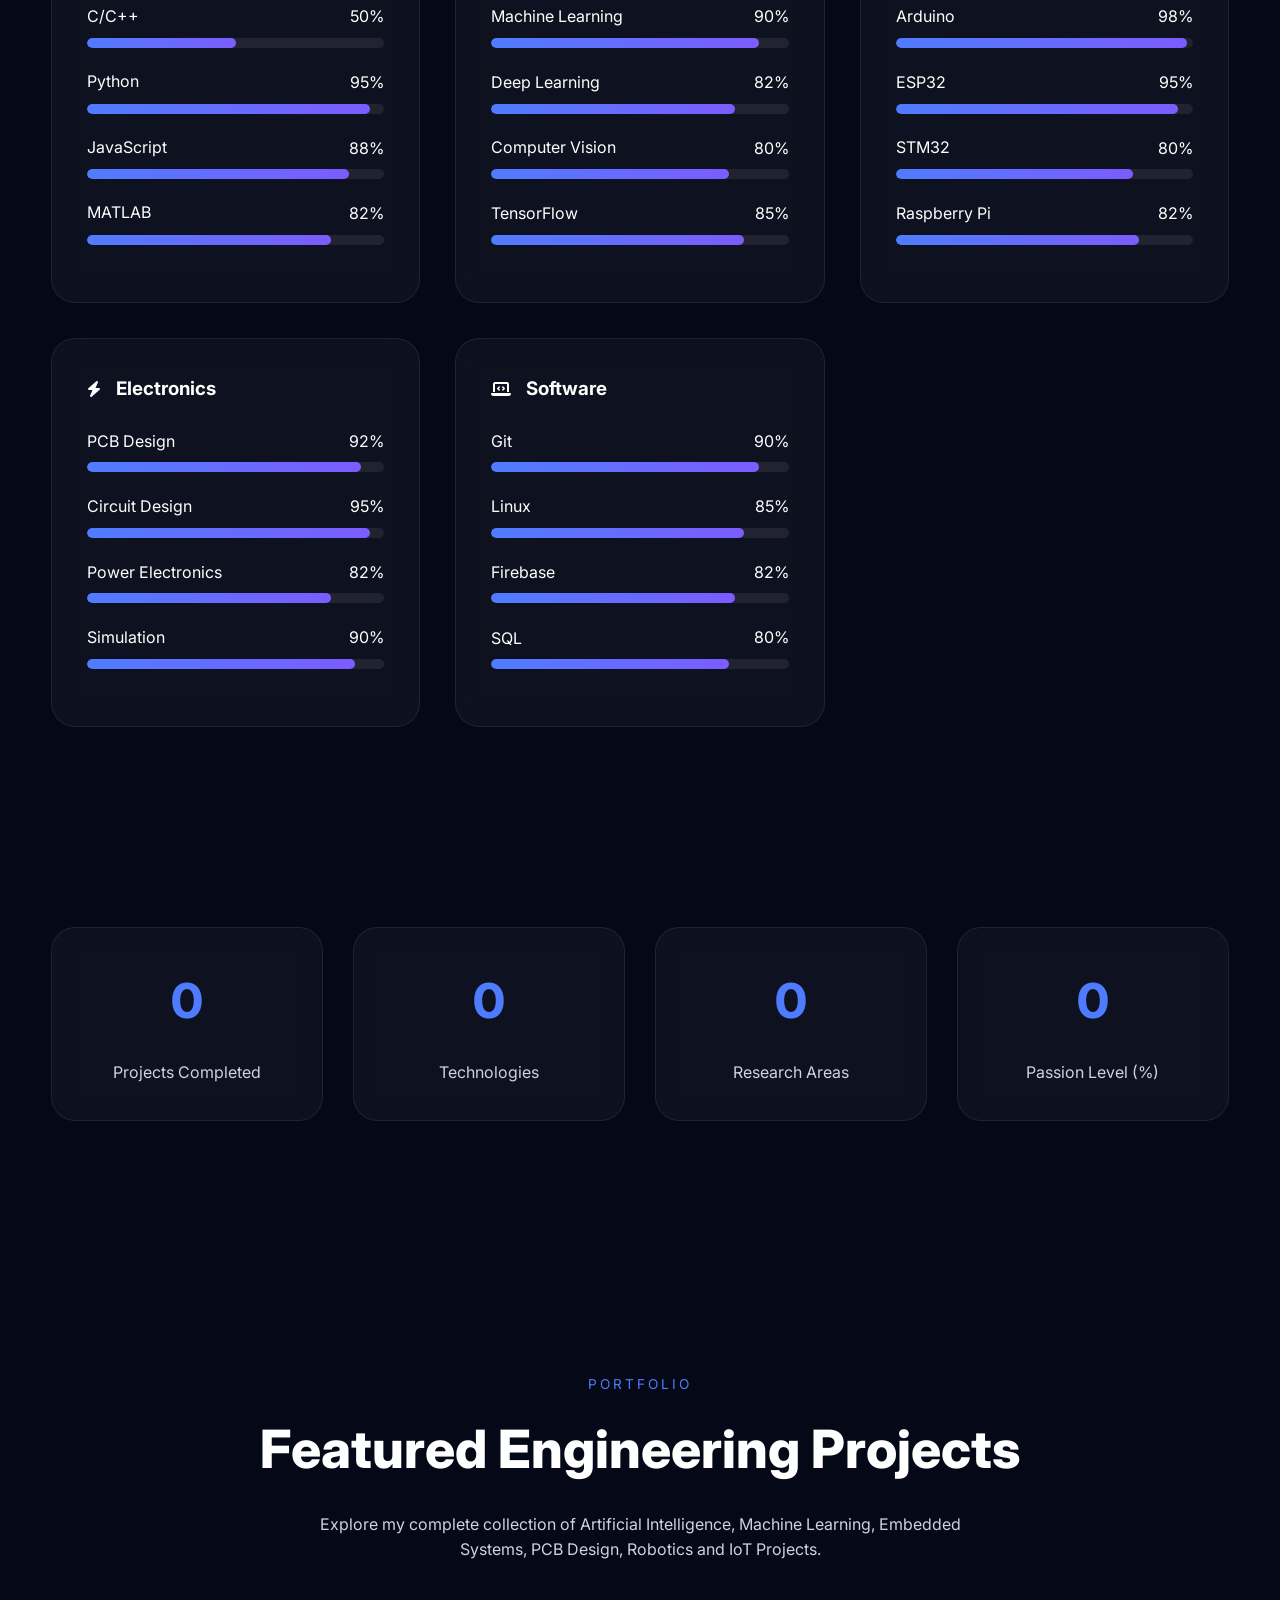
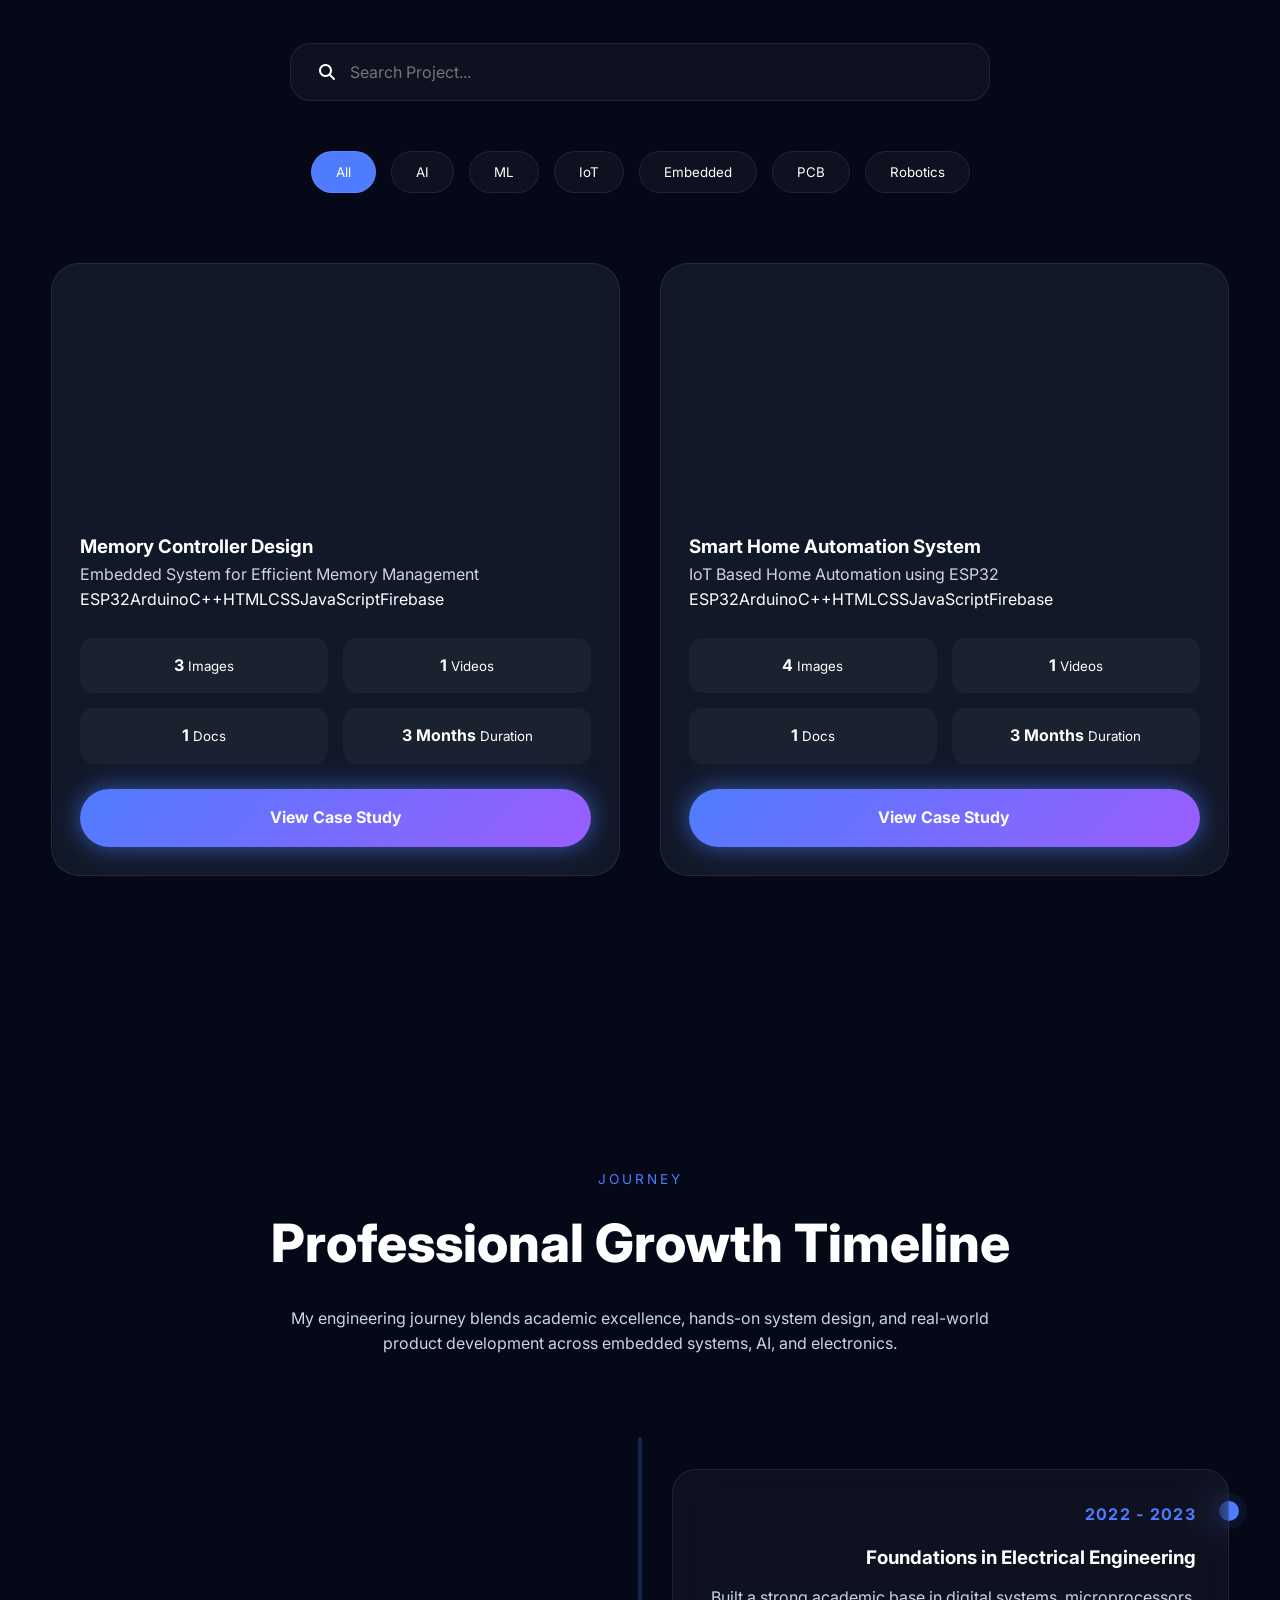
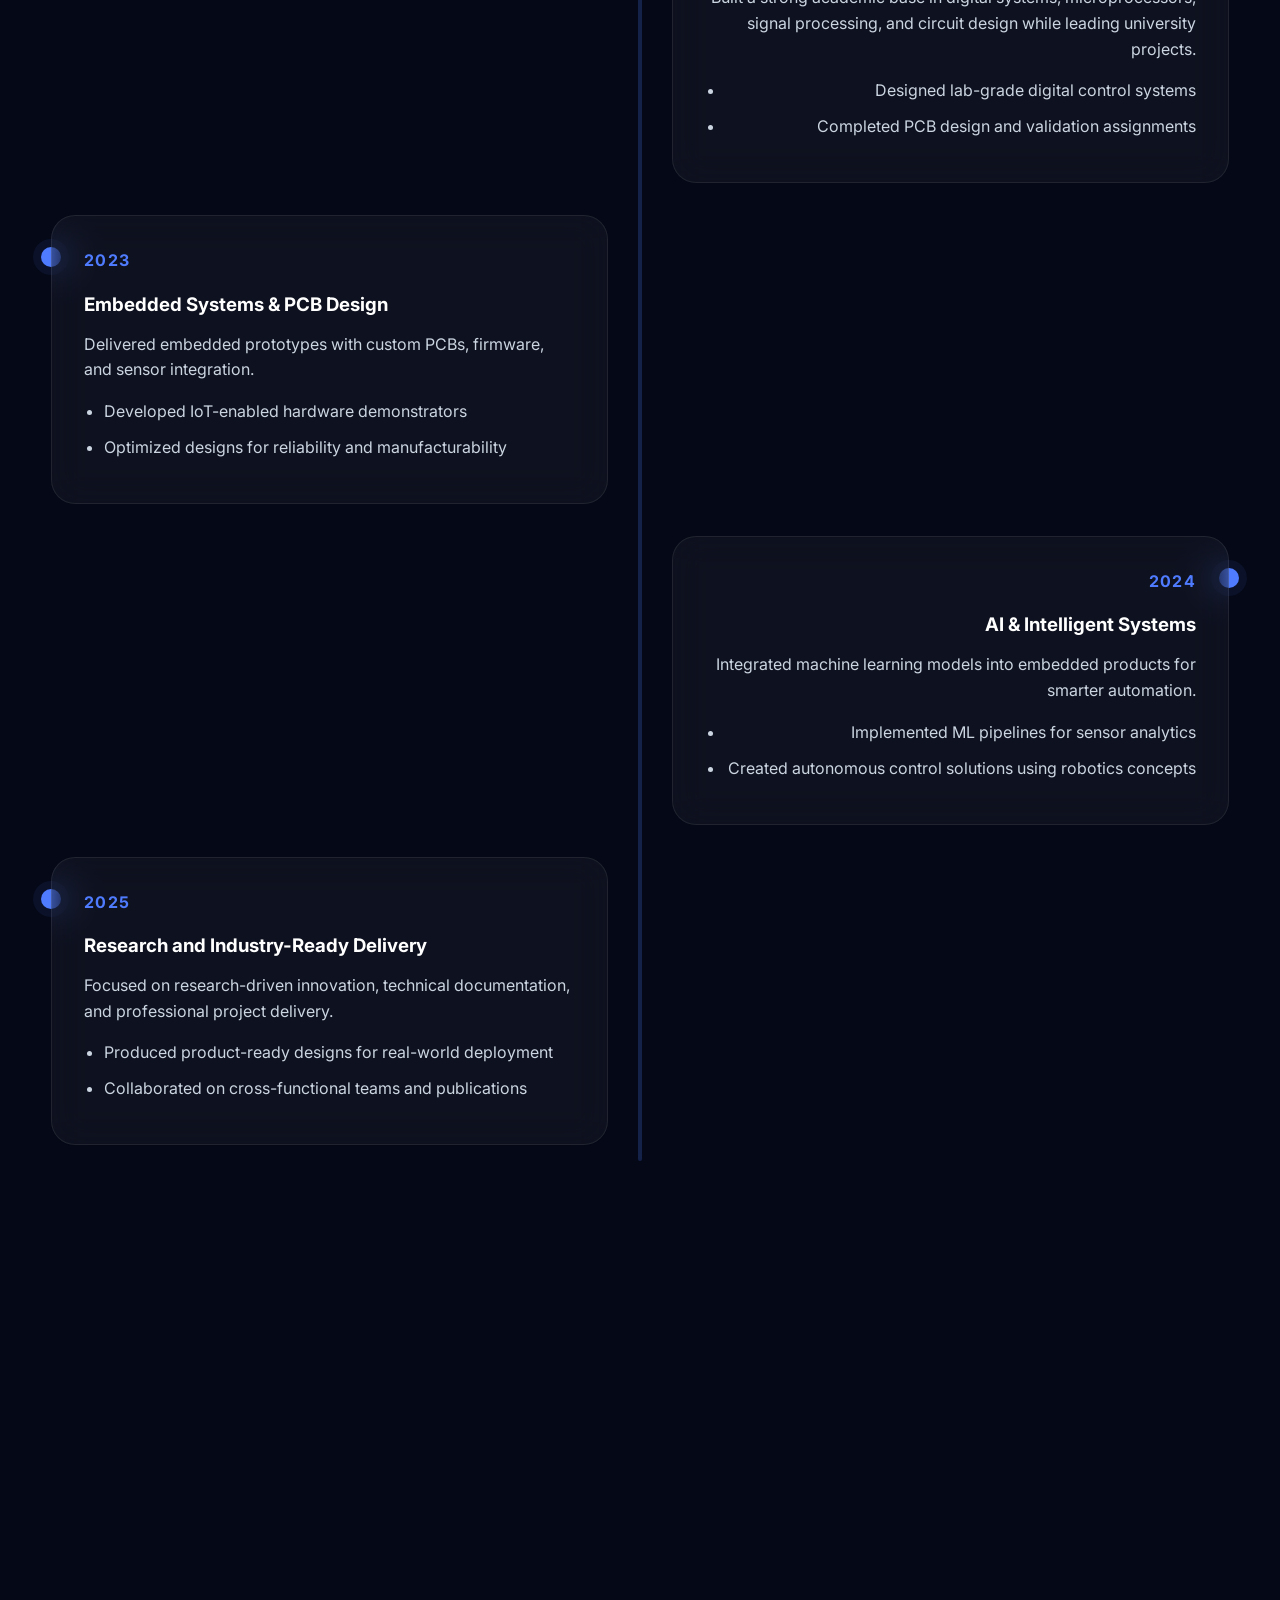
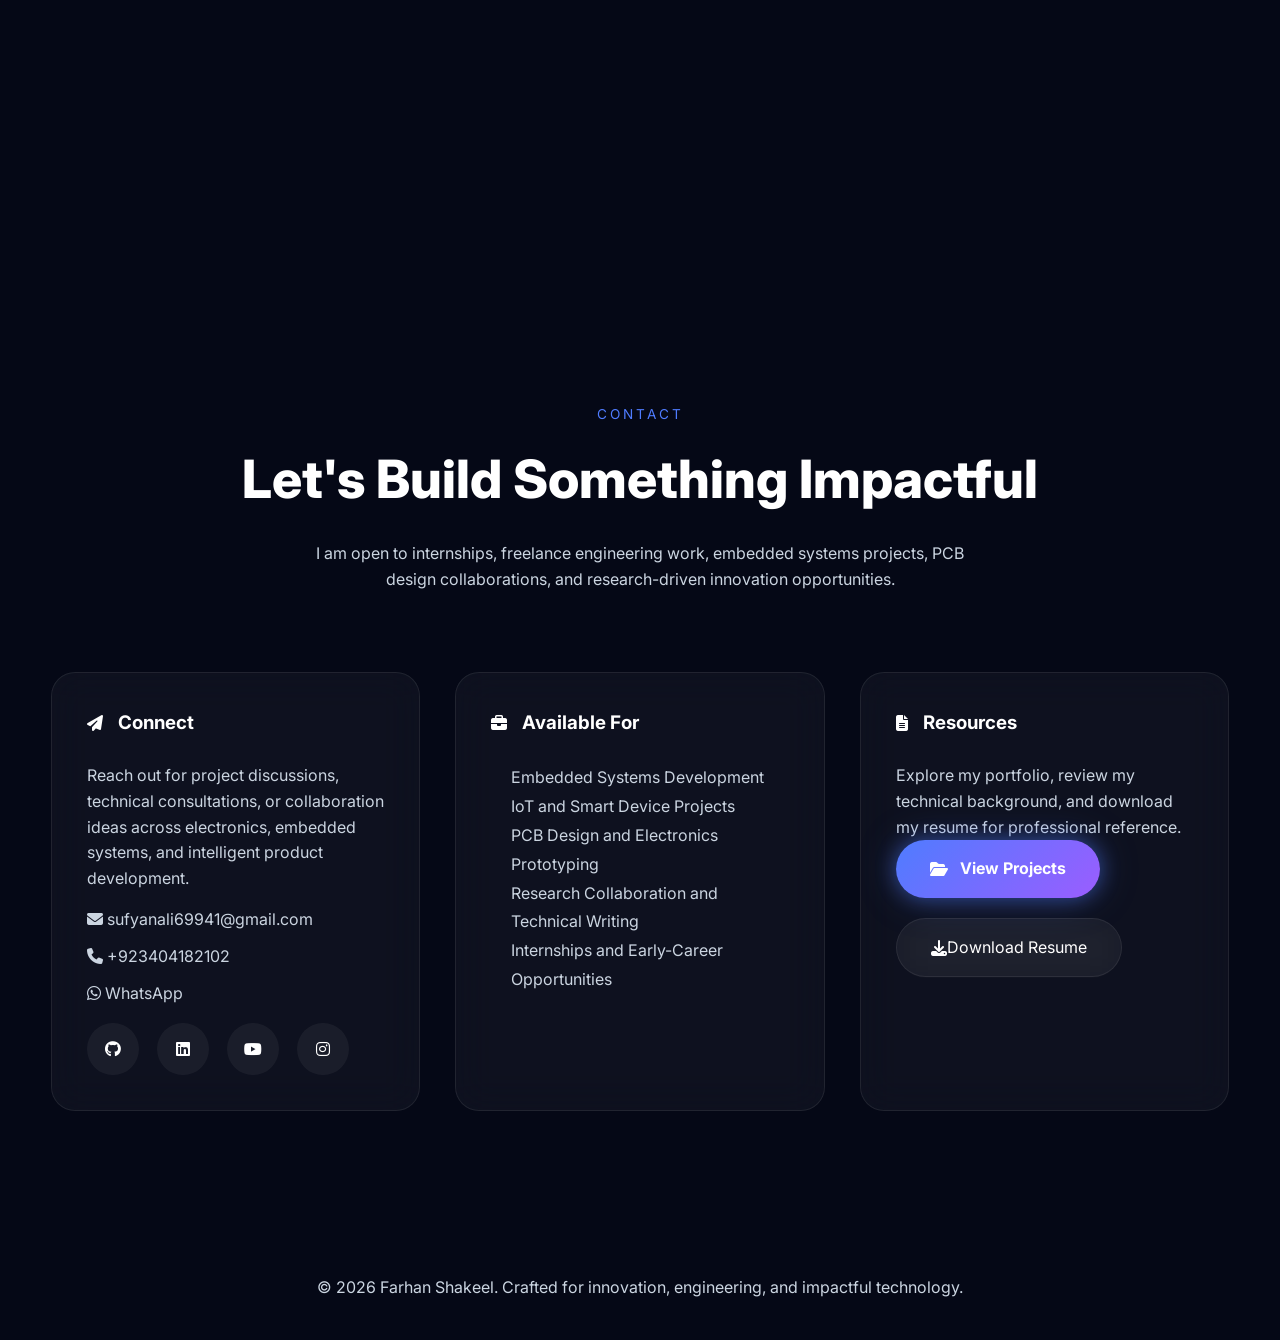
==== commit 817fa595: "journey" ====
--- a/index.html
+++ b/index.html
@@ -435,6 +435,86 @@
     <!-- ========================= -->
 
     <section id="timeline">
+
+        <div class="container">
+
+            <div class="section-title">
+
+                <span>Journey</span>
+
+                <h2>Professional Growth Timeline</h2>
+
+                <p>
+                    My engineering journey blends academic excellence, hands-on system design,
+                    and real-world product development across embedded systems, AI, and electronics.
+                </p>
+
+            </div>
+
+            <div class="timeline-wrapper">
+
+                <div class="timeline-line"></div>
+
+                <div class="timeline-item left">
+                    <div class="timeline-content glass-card">
+                        <span class="timeline-date">2022 - 2023</span>
+                        <h3>Foundations in Electrical Engineering</h3>
+                        <p>
+                            Built a strong academic base in digital systems, microprocessors,
+                            signal processing, and circuit design while leading university projects.
+                        </p>
+                        <ul>
+                            <li>Designed lab-grade digital control systems</li>
+                            <li>Completed PCB design and validation assignments</li>
+                        </ul>
+                    </div>
+                </div>
+
+                <div class="timeline-item right">
+                    <div class="timeline-content glass-card">
+                        <span class="timeline-date">2023</span>
+                        <h3>Embedded Systems & PCB Design</h3>
+                        <p>
+                            Delivered embedded prototypes with custom PCBs, firmware, and sensor integration.
+                        </p>
+                        <ul>
+                            <li>Developed IoT-enabled hardware demonstrators</li>
+                            <li>Optimized designs for reliability and manufacturability</li>
+                        </ul>
+                    </div>
+                </div>
+
+                <div class="timeline-item left">
+                    <div class="timeline-content glass-card">
+                        <span class="timeline-date">2024</span>
+                        <h3>AI & Intelligent Systems</h3>
+                        <p>
+                            Integrated machine learning models into embedded products for smarter automation.
+                        </p>
+                        <ul>
+                            <li>Implemented ML pipelines for sensor analytics</li>
+                            <li>Created autonomous control solutions using robotics concepts</li>
+                        </ul>
+                    </div>
+                </div>
+
+                <div class="timeline-item right">
+                    <div class="timeline-content glass-card">
+                        <span class="timeline-date">2025</span>
+                        <h3>Research and Industry-Ready Delivery</h3>
+                        <p>
+                            Focused on research-driven innovation, technical documentation, and professional project delivery.
+                        </p>
+                        <ul>
+                            <li>Produced product-ready designs for real-world deployment</li>
+                            <li>Collaborated on cross-functional teams and publications</li>
+                        </ul>
+                    </div>
+                </div>
+
+            </div>
+
+        </div>
 
     </section>
 
--- a/assets/css/base.css
+++ b/assets/css/base.css
@@ -302,6 +302,144 @@
     border-color:var(--primary);
 
     box-shadow:var(--shadow-glow);
+
+}
+
+.timeline-wrapper{
+
+    position:relative;
+
+    display:grid;
+
+    gap:2rem;
+
+    padding:2rem 0 1rem;
+
+}
+
+.timeline-line{
+
+    position:absolute;
+
+    left:50%;
+
+    top:0;
+
+    bottom:0;
+
+    width:4px;
+
+    background:rgba(79,124,255,.22);
+
+    transform:translateX(-50%);
+
+    border-radius:999px;
+
+}
+
+.timeline-item{
+
+    position:relative;
+
+    width:calc(50% - 2rem);
+
+    display:grid;
+
+}
+
+.timeline-item.left{
+
+    justify-self:end;
+
+    text-align:right;
+
+}
+
+.timeline-item.right{
+
+    justify-self:start;
+
+    text-align:left;
+
+}
+
+.timeline-item::before{
+
+    content:"";
+
+    position:absolute;
+
+    top:2rem;
+
+    width:20px;
+
+    height:20px;
+
+    border-radius:50%;
+
+    background:var(--primary);
+
+    box-shadow:0 0 0 8px rgba(79,124,255,.08);
+
+}
+
+.timeline-item.left::before{
+
+    right:-10px;
+
+}
+
+.timeline-item.right::before{
+
+    left:-10px;
+
+}
+
+.timeline-content{
+
+    padding:2rem;
+
+    border-radius:24px;
+
+}
+
+.timeline-date{
+
+    display:inline-block;
+
+    margin-bottom:1rem;
+
+    color:var(--primary);
+
+    font-weight:700;
+
+    letter-spacing:.08em;
+
+    text-transform:uppercase;
+
+}
+
+.timeline-content h3{
+
+    margin-bottom:.75rem;
+
+}
+
+.timeline-content ul{
+
+    margin:1rem 0 0;
+
+    padding-left:1.25rem;
+
+    list-style-type:disc;
+
+    color:var(--text-light);
+
+}
+
+.timeline-content ul li{
+
+    margin-bottom:.65rem;
 
 }
 
--- a/assets/css/responsive.css
+++ b/assets/css/responsive.css
@@ -306,6 +306,38 @@
 
 }
 
+.timeline-item{
+
+    width:100%;
+
+    text-align:left;
+
+    justify-self:start;
+
+}
+
+.timeline-item.left,
+
+.timeline-item.right{
+
+    text-align:left;
+
+}
+
+.timeline-item::before{
+
+    left:-10px;
+
+    right:auto;
+
+}
+
+.timeline-line{
+
+    left:20px;
+
+}
+
 .project-body{
 
     padding:20px;
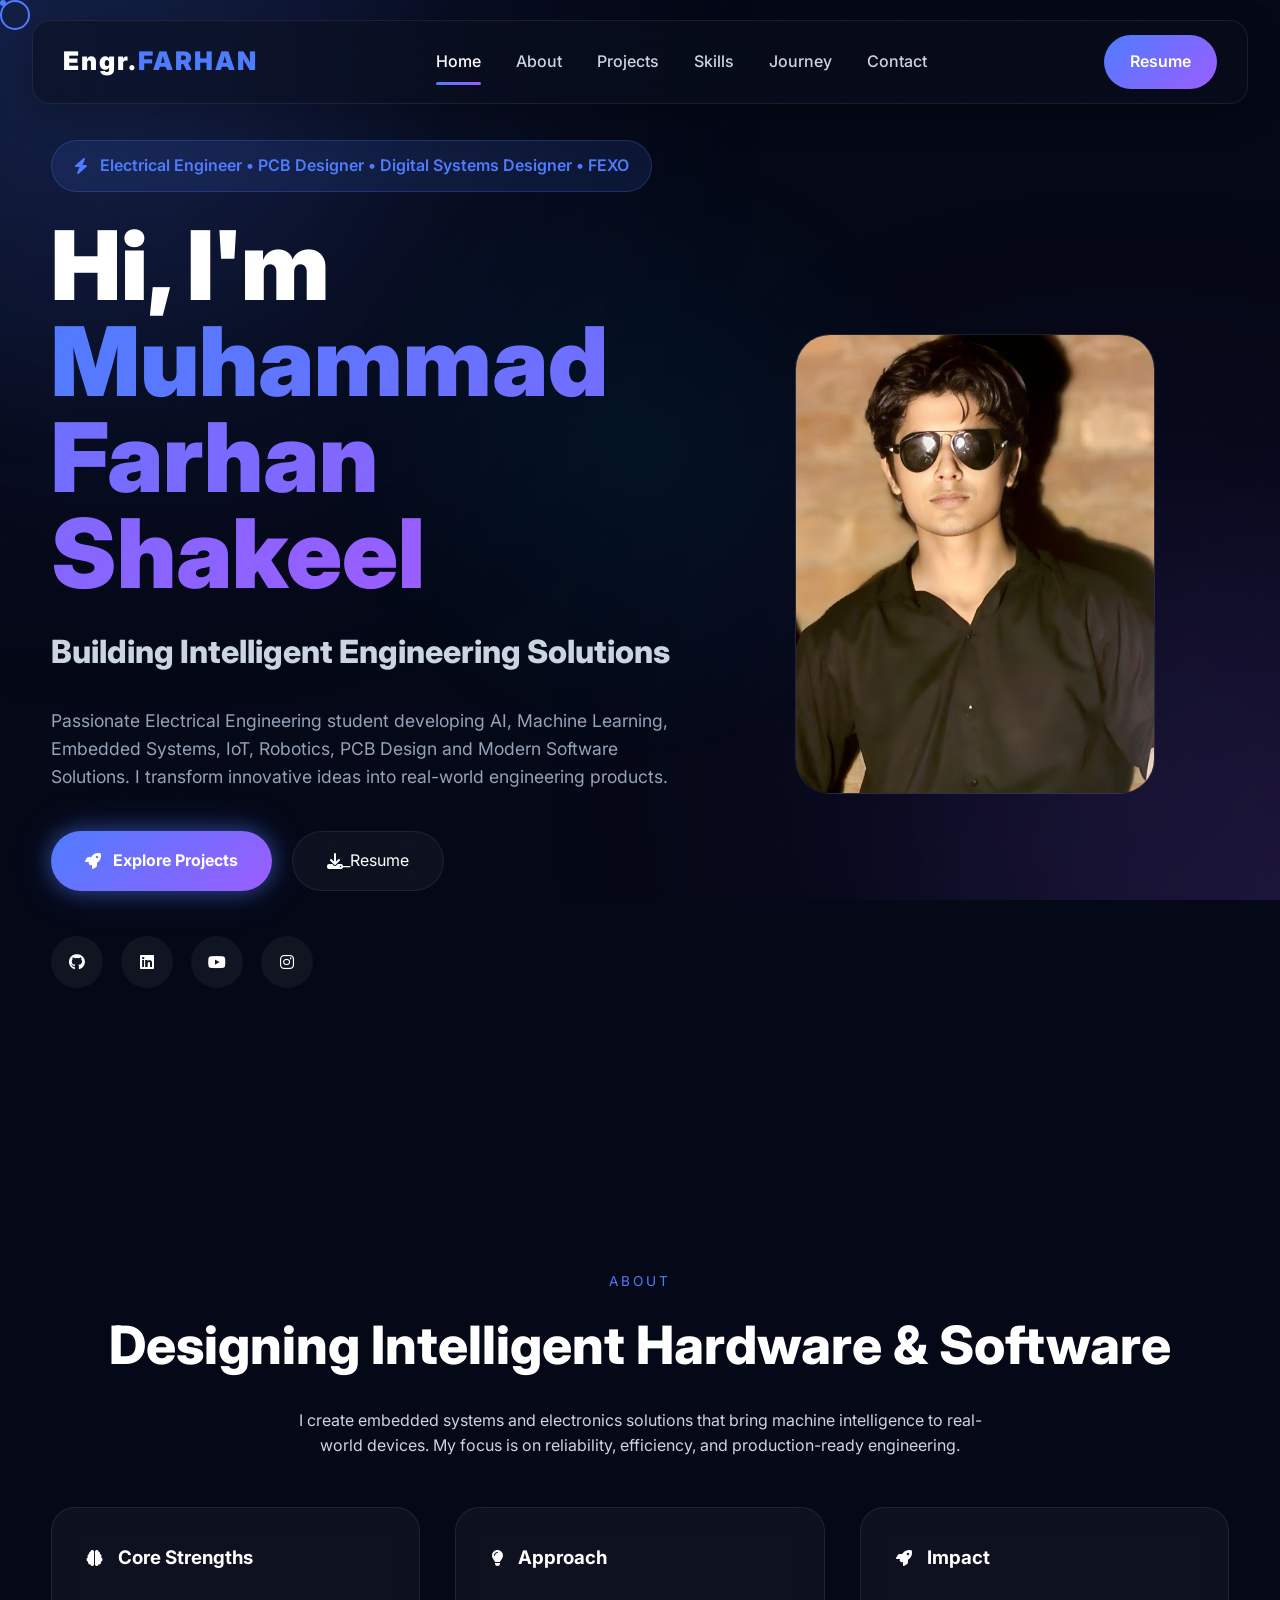
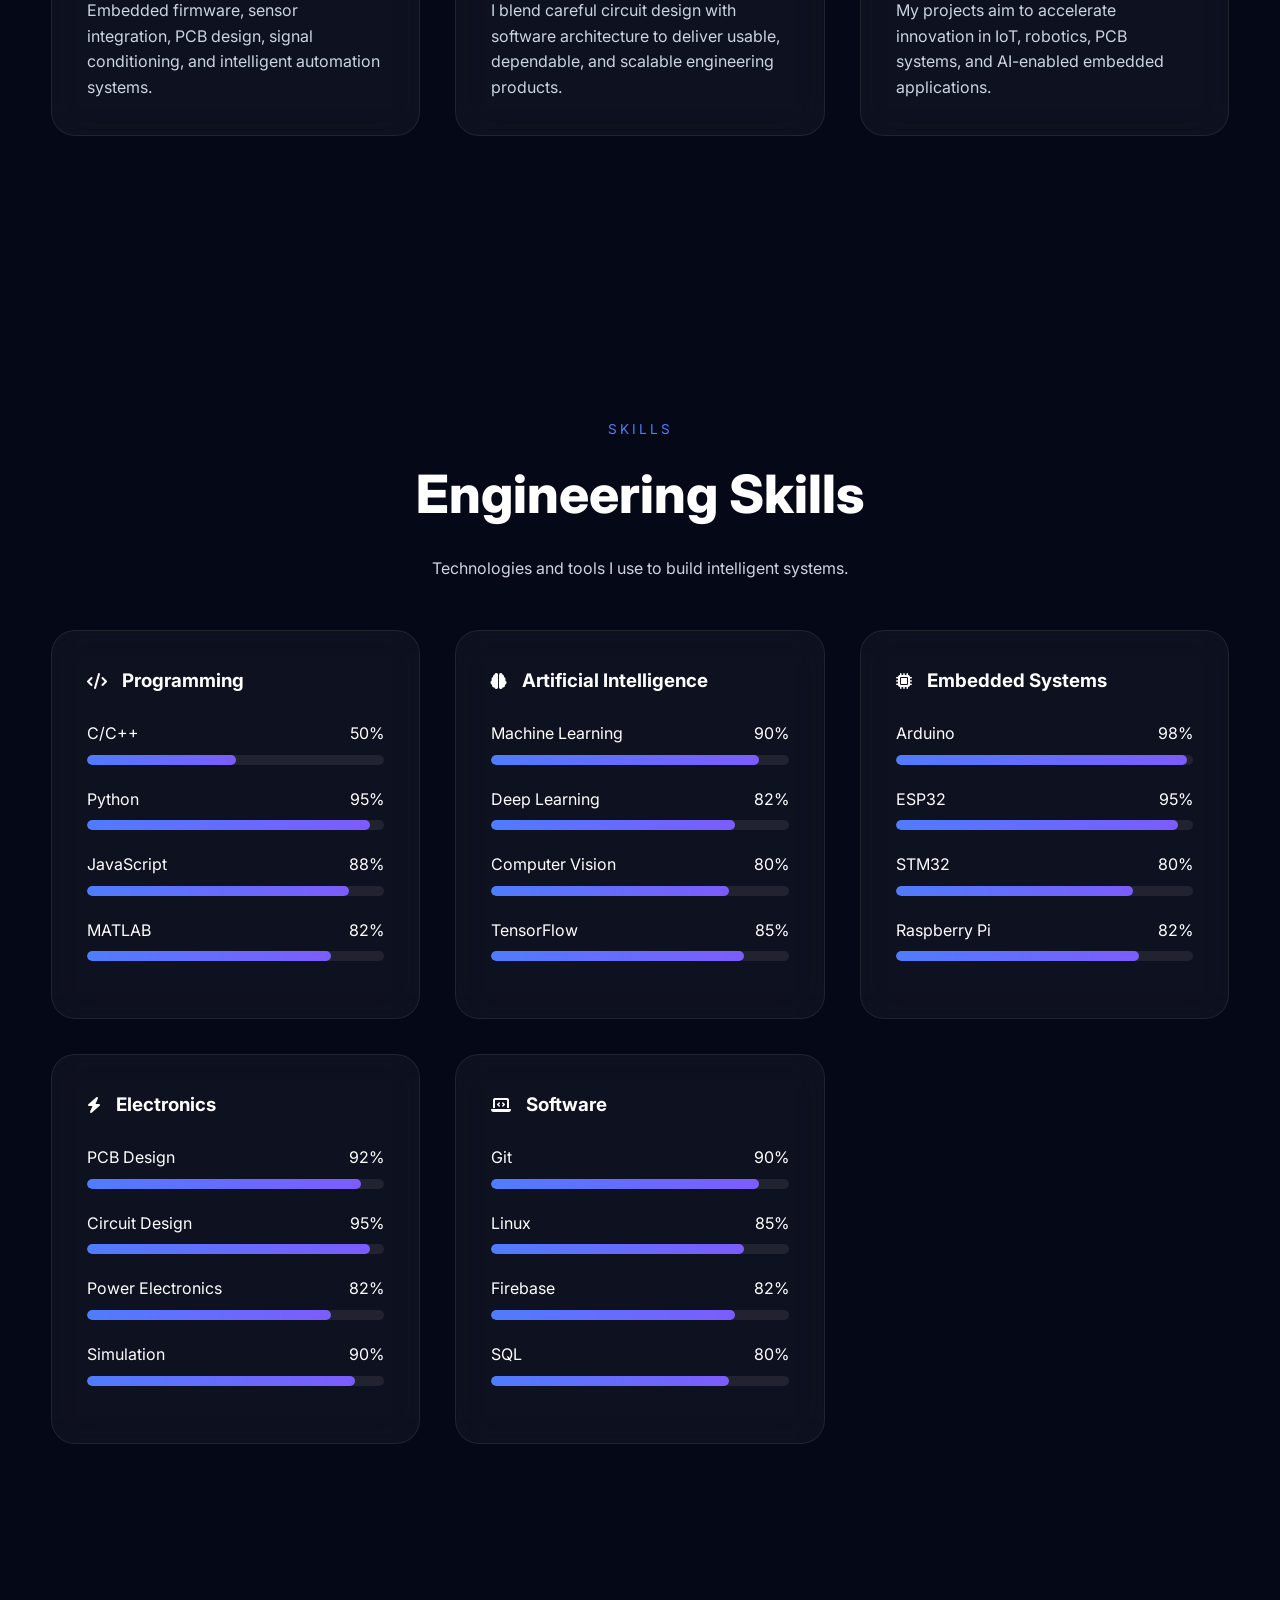
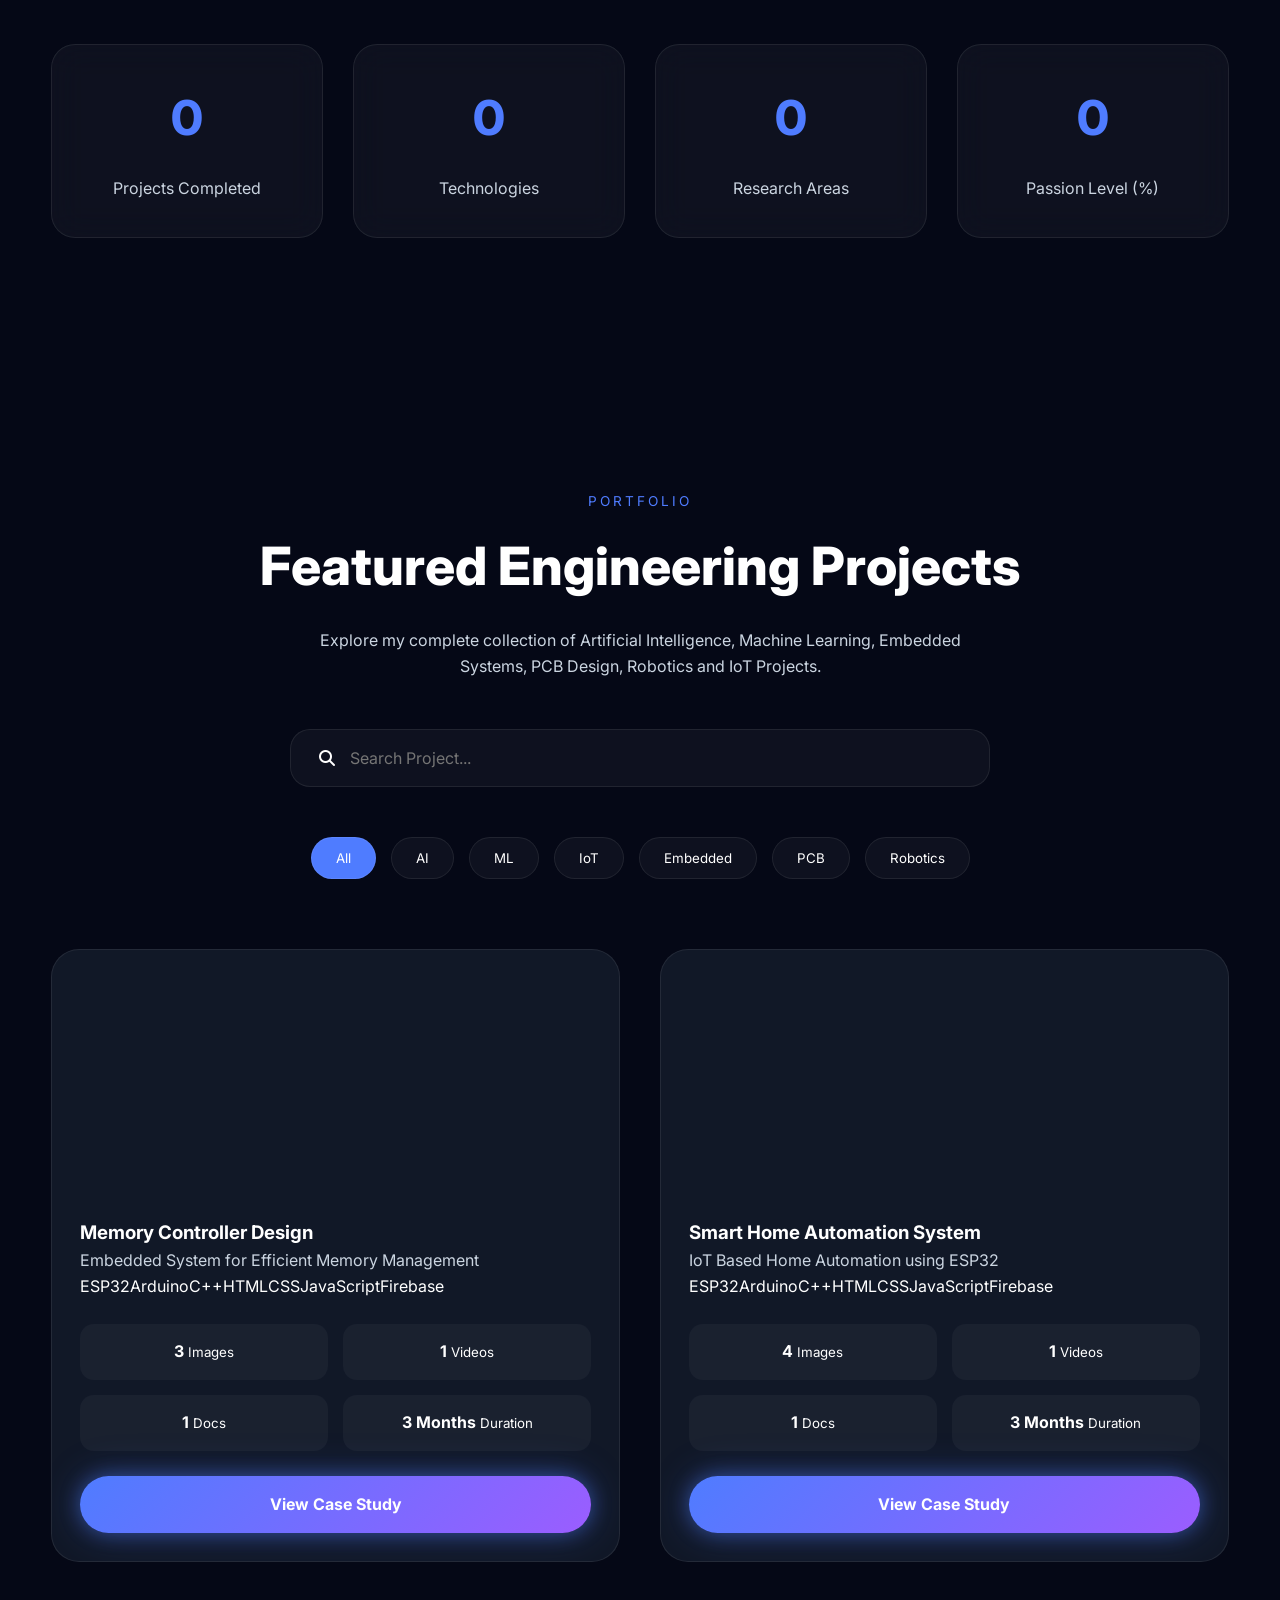
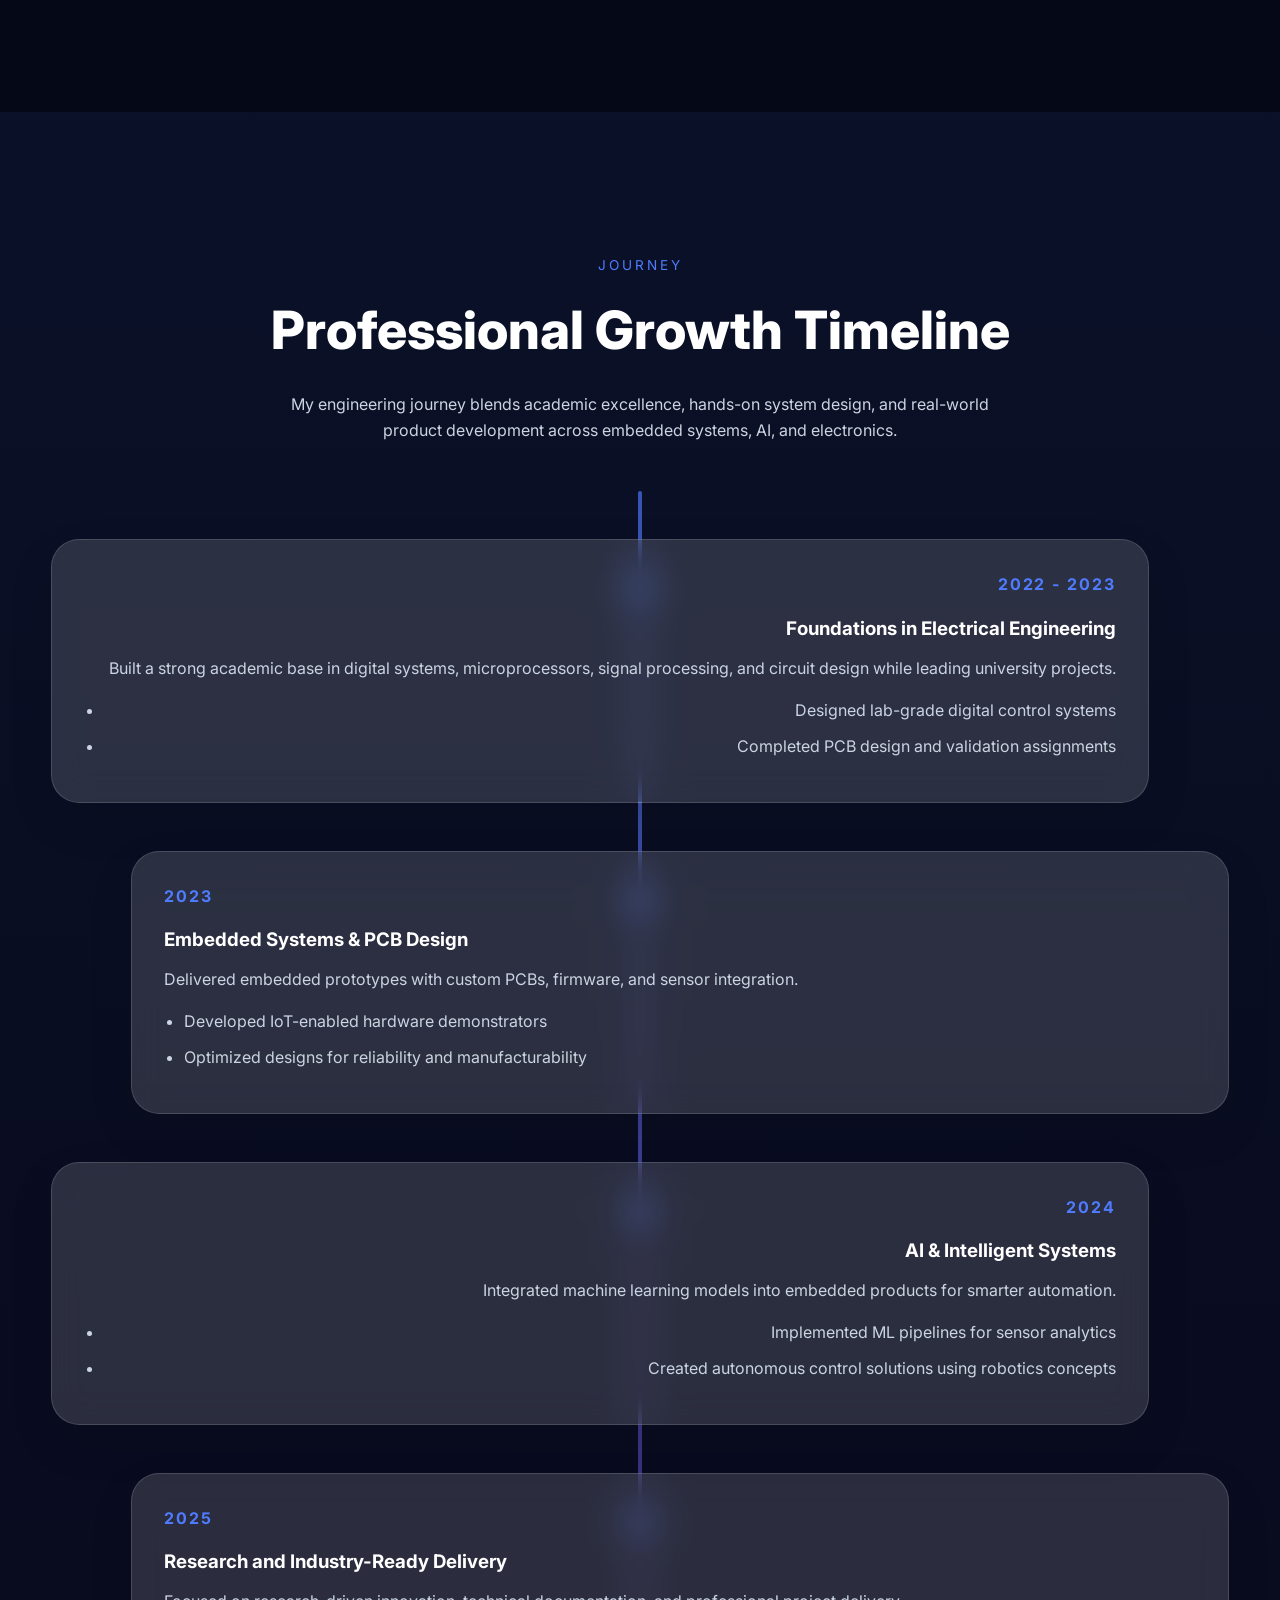
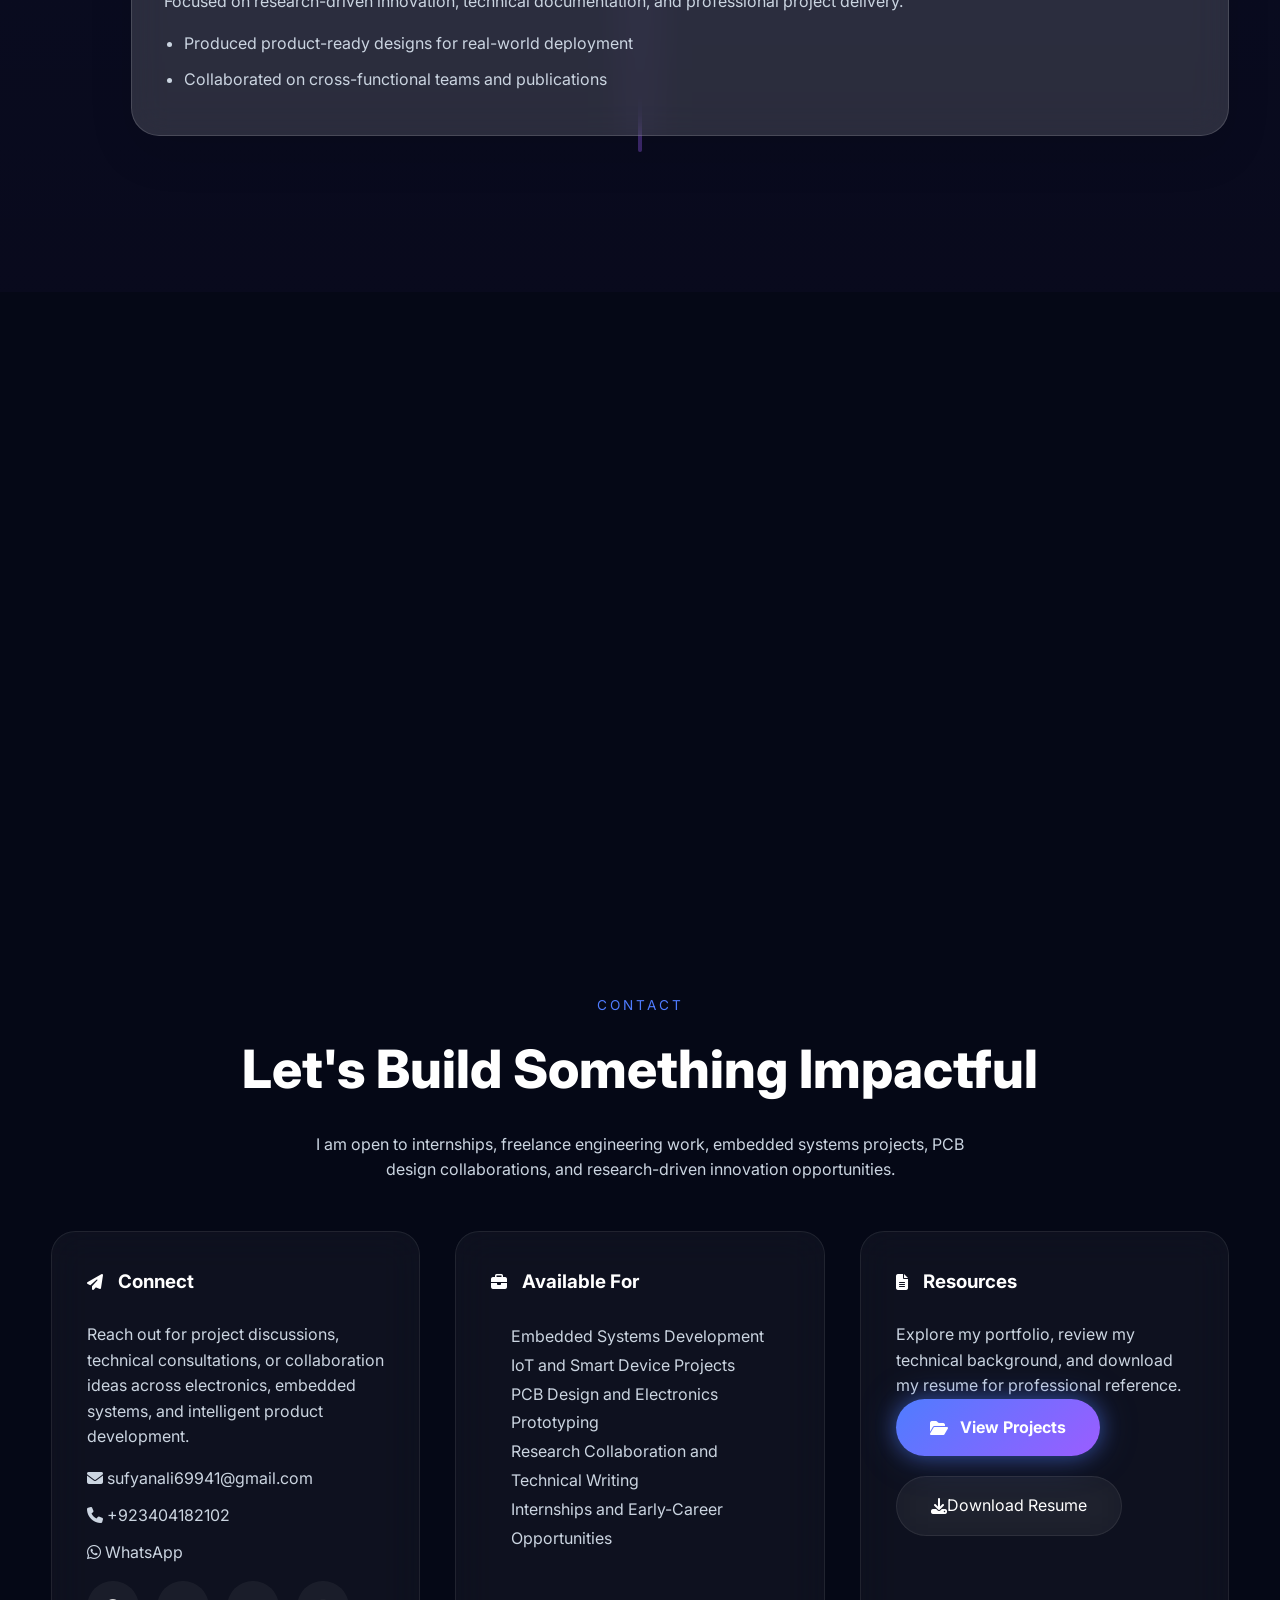
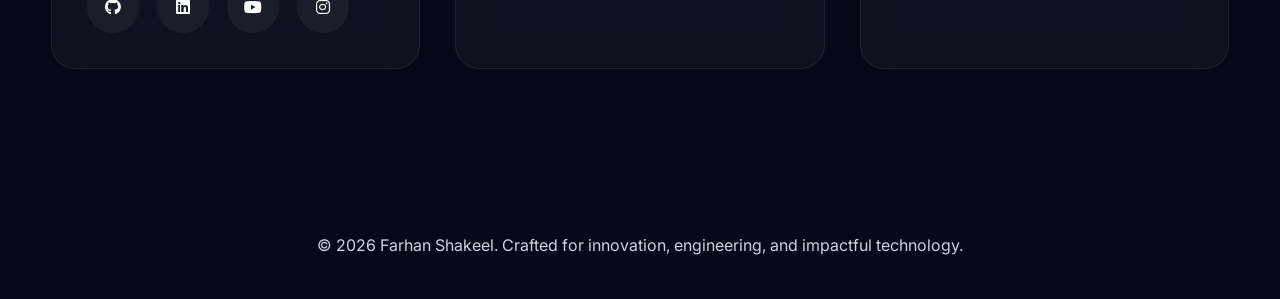
==== commit 4f5eb7a7: "ok_for_desktop" ====
--- a/index.html
+++ b/index.html
@@ -222,11 +222,82 @@
 
                 <img src="assets/images/profile/profile.png"
                      alt="Farhan">
+
+            </div>
+
+        </div>
+
     </div>
 
 </section>
 
-
+<section id="about">
+
+    <div class="container">
+
+        <div class="section-title">
+
+            <span>About</span>
+
+            <h2>Designing Intelligent Hardware & Software</h2>
+
+            <p>
+                I create embedded systems and electronics solutions that bring machine intelligence
+                to real-world devices. My focus is on reliability, efficiency, and production-ready
+                engineering.
+            </p>
+
+        </div>
+
+        <div class="skills-grid">
+
+            <div class="skill-category glass-card">
+
+                <div class="skill-header">
+                    <i class="fa-solid fa-brain"></i>
+                    <h3>Core Strengths</h3>
+                </div>
+
+                <p>
+                    Embedded firmware, sensor integration, PCB design, signal conditioning,
+                    and intelligent automation systems.
+                </p>
+
+            </div>
+
+            <div class="skill-category glass-card">
+
+                <div class="skill-header">
+                    <i class="fa-solid fa-lightbulb"></i>
+                    <h3>Approach</h3>
+                </div>
+
+                <p>
+                    I blend careful circuit design with software architecture to deliver usable,
+                    dependable, and scalable engineering products.
+                </p>
+
+            </div>
+
+            <div class="skill-category glass-card">
+
+                <div class="skill-header">
+                    <i class="fa-solid fa-rocket"></i>
+                    <h3>Impact</h3>
+                </div>
+
+                <p>
+                    My projects aim to accelerate innovation in IoT, robotics, PCB systems,
+                    and AI-enabled embedded applications.
+                </p>
+
+            </div>
+
+        </div>
+
+    </div>
+
+</section>
 
 <section id="skills">
 
@@ -630,7 +701,7 @@
                     </p>
 
                     <div class="hero-buttons">
-                        <a href="projects.html" class="btn-primary">
+                        <a href="#projects" class="btn-primary">
                             <i class="fa-solid fa-folder-open"></i>
                             View Projects
                         </a>
--- a/assets/css/base.css
+++ b/assets/css/base.css
@@ -297,7 +297,7 @@
 
 .glass-card:hover{
 
-    transform:translateY(-8px);
+    transform:translateY(-10px);
 
     border-color:var(--primary);
 
@@ -305,15 +305,21 @@
 
 }
 
+section#timeline{
+
+    background:linear-gradient(180deg, rgba(79,124,255,.08), rgba(155,93,255,.03));
+
+}
+
 .timeline-wrapper{
 
     position:relative;
 
     display:grid;
 
-    gap:2rem;
-
-    padding:2rem 0 1rem;
+    gap:3rem;
+
+    padding:3rem 0 1rem;
 
 }
 
@@ -329,7 +335,7 @@
 
     width:4px;
 
-    background:rgba(79,124,255,.22);
+    background:linear-gradient(180deg, rgba(79,124,255,.65), rgba(155,93,255,.35));
 
     transform:translateX(-50%);
 
@@ -341,83 +347,166 @@
 
     position:relative;
 
-    width:calc(50% - 2rem);
+    width:100%;
 
     display:grid;
 
+    align-items:flex-start;
+
 }
 
 .timeline-item.left{
 
-    justify-self:end;
+    padding-right:5rem;
+
+}
+
+.timeline-item.right{
+
+    padding-left:5rem;
+
+}
+
+.timeline-item::before{
+
+    content:"";
+
+    position:absolute;
+
+    top:2.5rem;
+
+    width:18px;
+
+    height:18px;
+
+    border-radius:50%;
+
+    background:var(--bg);
+
+    border:4px solid var(--primary);
+
+    box-shadow:0 0 0 8px rgba(79,124,255,.12);
+
+}
+
+.timeline-item.left::before{
+
+    right:calc(50% - 9px);
+
+}
+
+.timeline-item.right::before{
+
+    left:calc(50% - 9px);
+
+}
+
+.timeline-content{
+
+    padding:2rem;
+
+    border-radius:28px;
+
+    border:1px solid rgba(255,255,255,.14);
+
+    background:rgba(255,255,255,.14);
+
+    box-shadow:0 18px 45px rgba(0,0,0,.1);
+
+    transition:transform .25s ease, box-shadow .25s ease;
+
+}
+
+.timeline-content:hover{
+
+    transform:translateY(-4px);
+
+    box-shadow:0 24px 55px rgba(0,0,0,.14);
+
+}
+
+.timeline-date{
+
+    display:inline-block;
+
+    margin-bottom:1rem;
+
+    color:var(--primary);
+
+    font-weight:700;
+
+    letter-spacing:.12em;
+
+    text-transform:uppercase;
+
+}
+
+.timeline-content{
+
+    padding:2rem;
+
+    border-radius:28px;
+
+    border:1px solid rgba(255,255,255,.14);
+
+    background:rgba(255,255,255,.14);
+
+    box-shadow:0 18px 45px rgba(0,0,0,.1);
+
+    transition:transform .25s ease, box-shadow .25s ease;
+
+}
+
+.timeline-content:hover{
+
+    transform:translateY(-4px);
+
+    box-shadow:0 24px 55px rgba(0,0,0,.14);
+
+}
+
+.timeline-content h3{
+
+    margin-bottom:.75rem;
+
+}
+
+.timeline-content ul{
+
+    margin:1rem 0 0;
+
+    padding-left:1.35rem;
+
+    list-style-type:disc;
+
+    color:var(--text-light);
+
+}
+
+.timeline-content ul li{
+
+    margin-bottom:.65rem;
+
+}
+
+.timeline-item.left .timeline-content{
 
     text-align:right;
 
 }
 
-.timeline-item.right{
-
-    justify-self:start;
+.timeline-item.right .timeline-content{
 
     text-align:left;
 
 }
 
-.timeline-item::before{
-
-    content:"";
-
-    position:absolute;
-
-    top:2rem;
-
-    width:20px;
-
-    height:20px;
-
-    border-radius:50%;
-
-    background:var(--primary);
-
-    box-shadow:0 0 0 8px rgba(79,124,255,.08);
-
-}
-
-.timeline-item.left::before{
-
-    right:-10px;
-
-}
-
-.timeline-item.right::before{
-
-    left:-10px;
-
-}
-
-.timeline-content{
-
-    padding:2rem;
-
-    border-radius:24px;
-
-}
-
-.timeline-date{
-
-    display:inline-block;
-
-    margin-bottom:1rem;
-
-    color:var(--primary);
-
-    font-weight:700;
-
-    letter-spacing:.08em;
-
-    text-transform:uppercase;
-
-}
+.section-title{
+
+    margin-bottom:3rem;
+
+}
+
 
 .timeline-content h3{
 
--- a/assets/css/responsive.css
+++ b/assets/css/responsive.css
@@ -306,6 +306,12 @@
 
 }
 
+.timeline-wrapper{
+
+    padding-left:1.8rem;
+
+}
+
 .timeline-item{
 
     width:100%;
@@ -314,6 +320,8 @@
 
     justify-self:start;
 
+    padding:0;
+
 }
 
 .timeline-item.left,
@@ -322,19 +330,29 @@
 
     text-align:left;
 
+    padding:0;
+
 }
 
 .timeline-item::before{
 
-    left:-10px;
+    left:12px;
 
     right:auto;
 
+    top:2rem;
+
 }
 
 .timeline-line{
 
-    left:20px;
+    left:12px;
+
+}
+
+.timeline-content{
+
+    margin-left:2.4rem;
 
 }
 
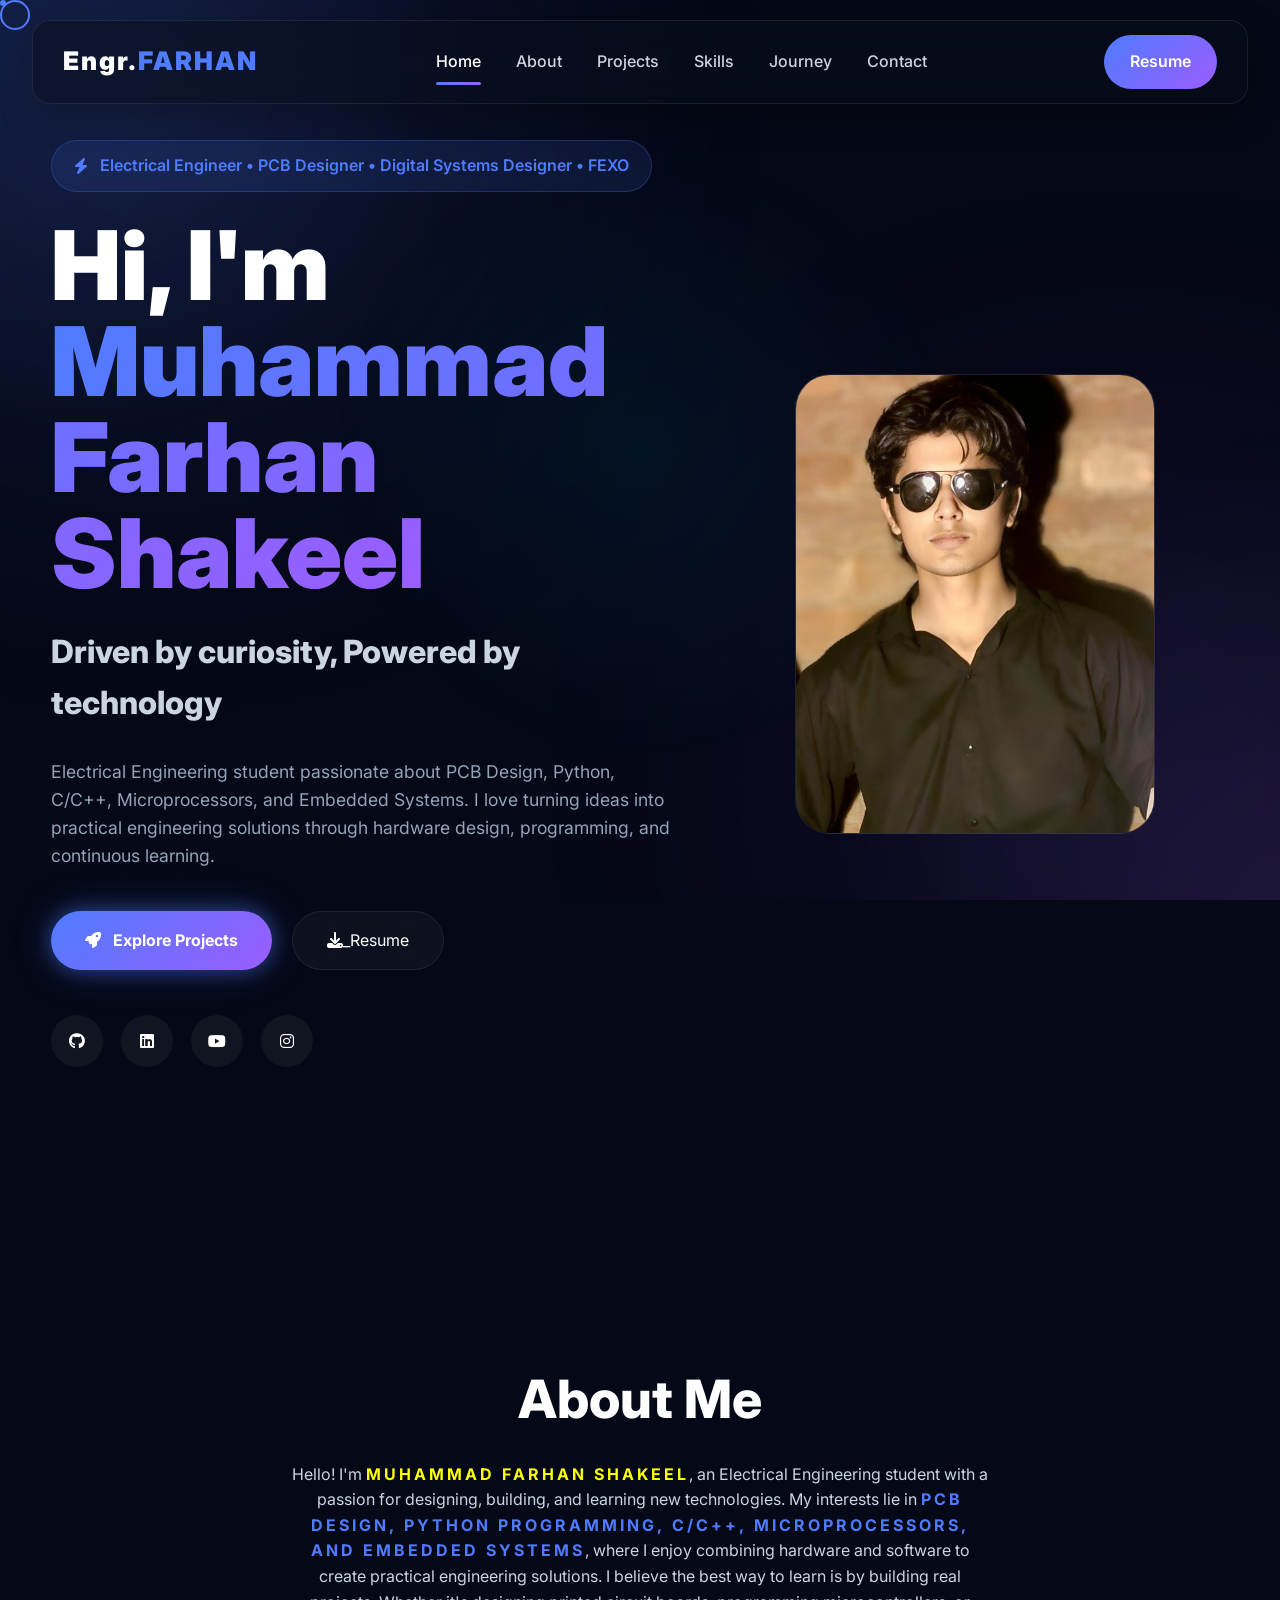
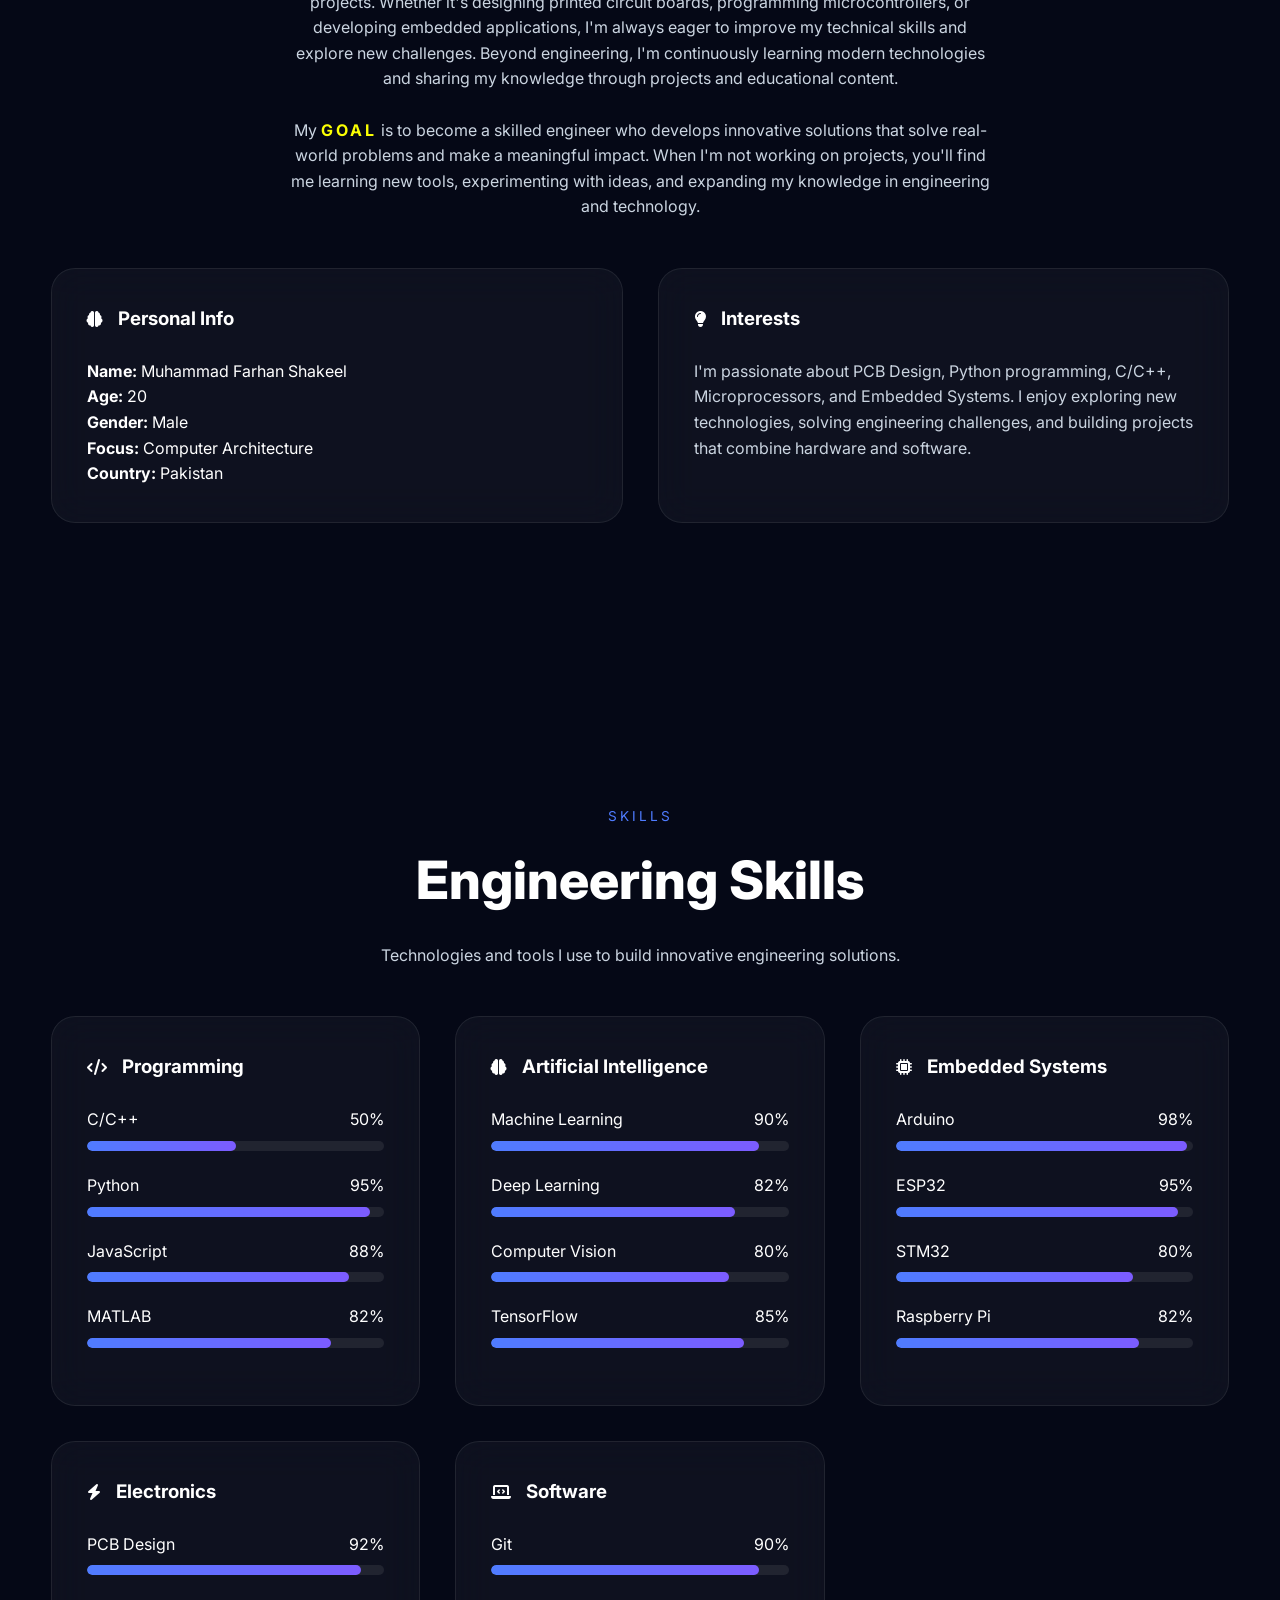
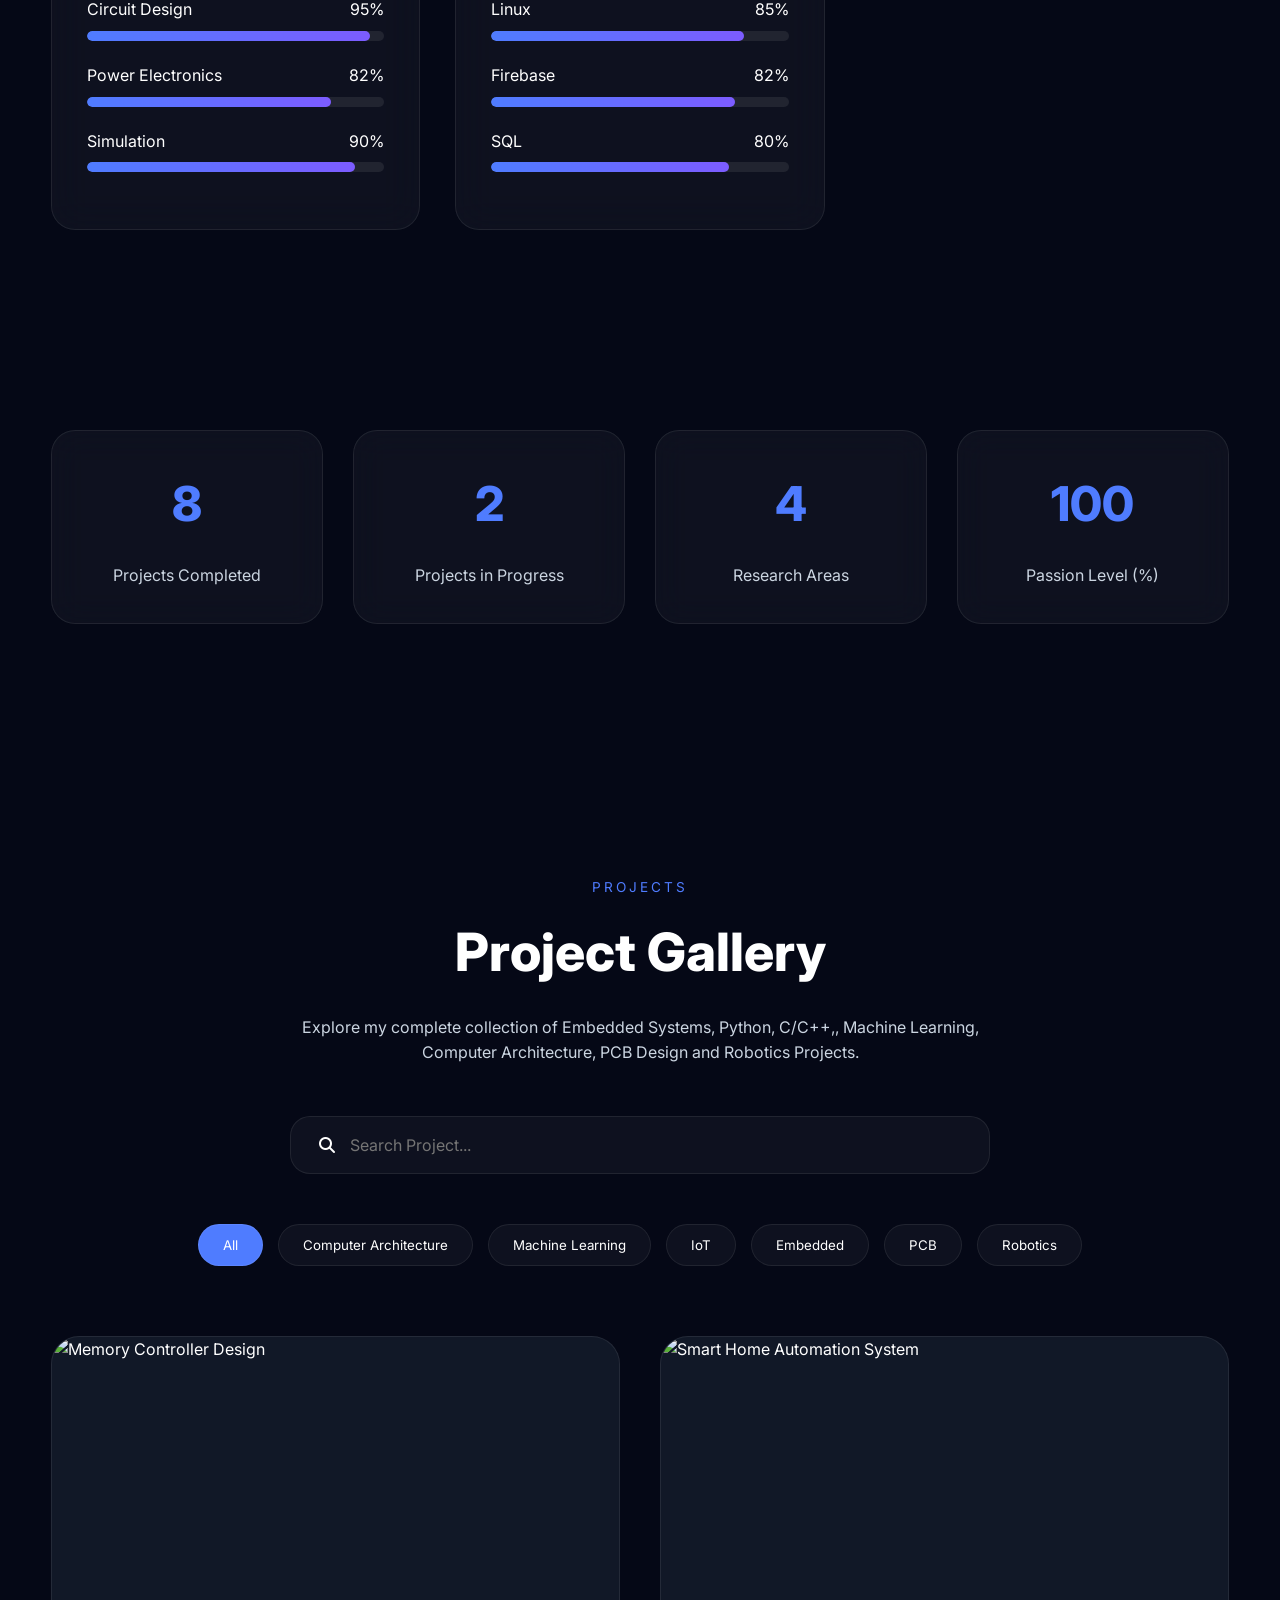
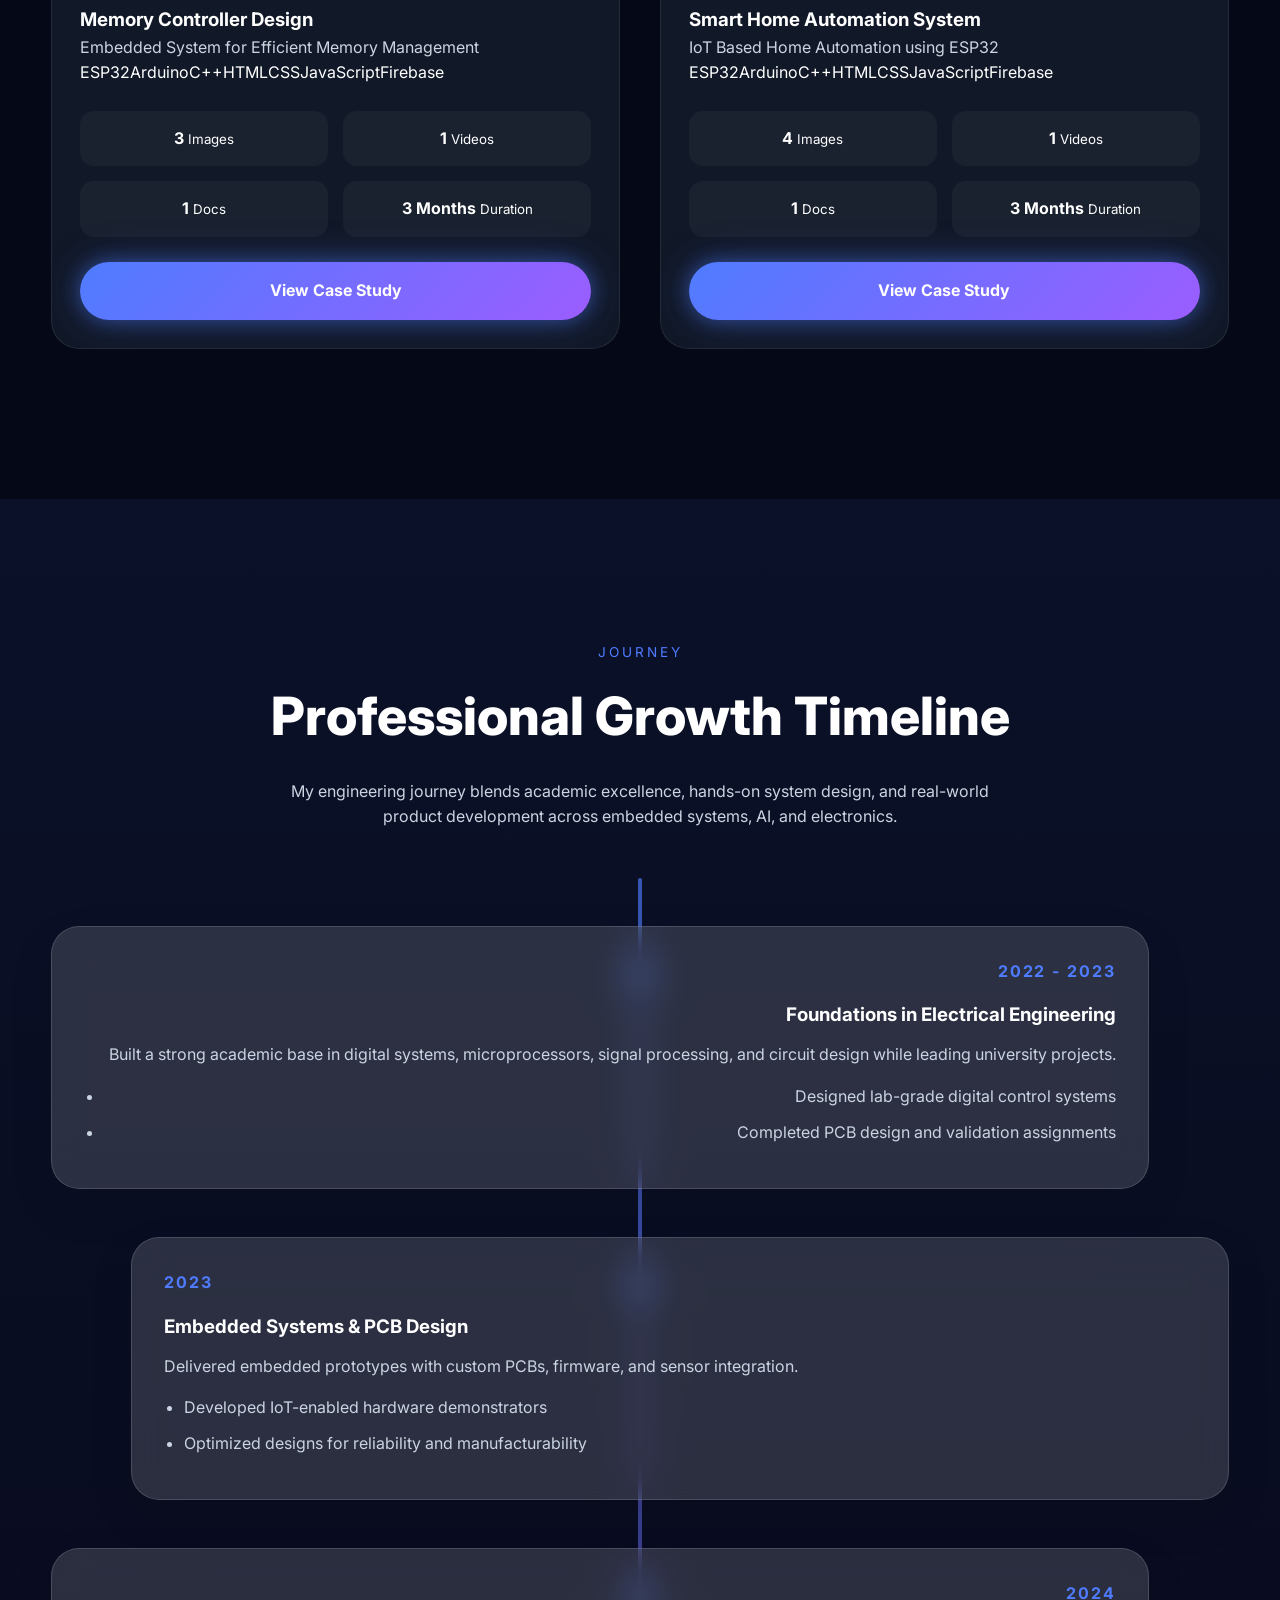
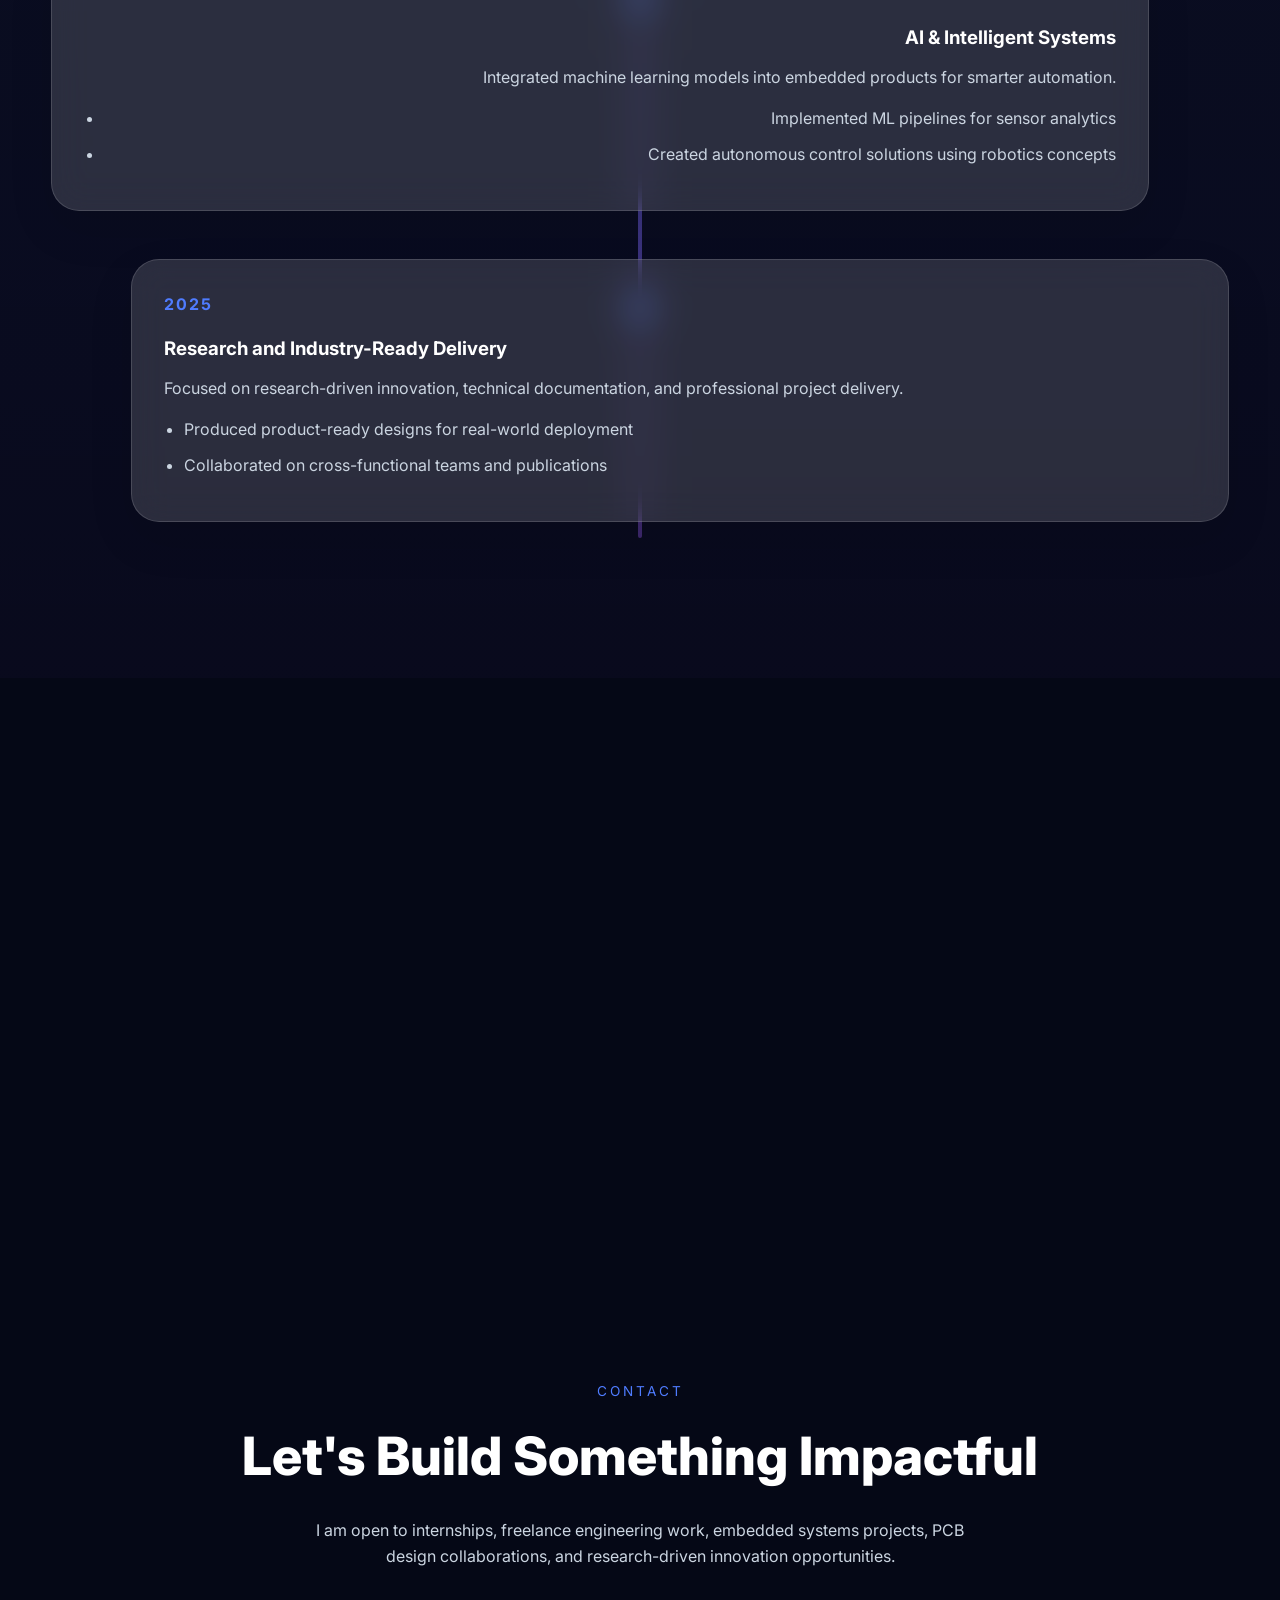
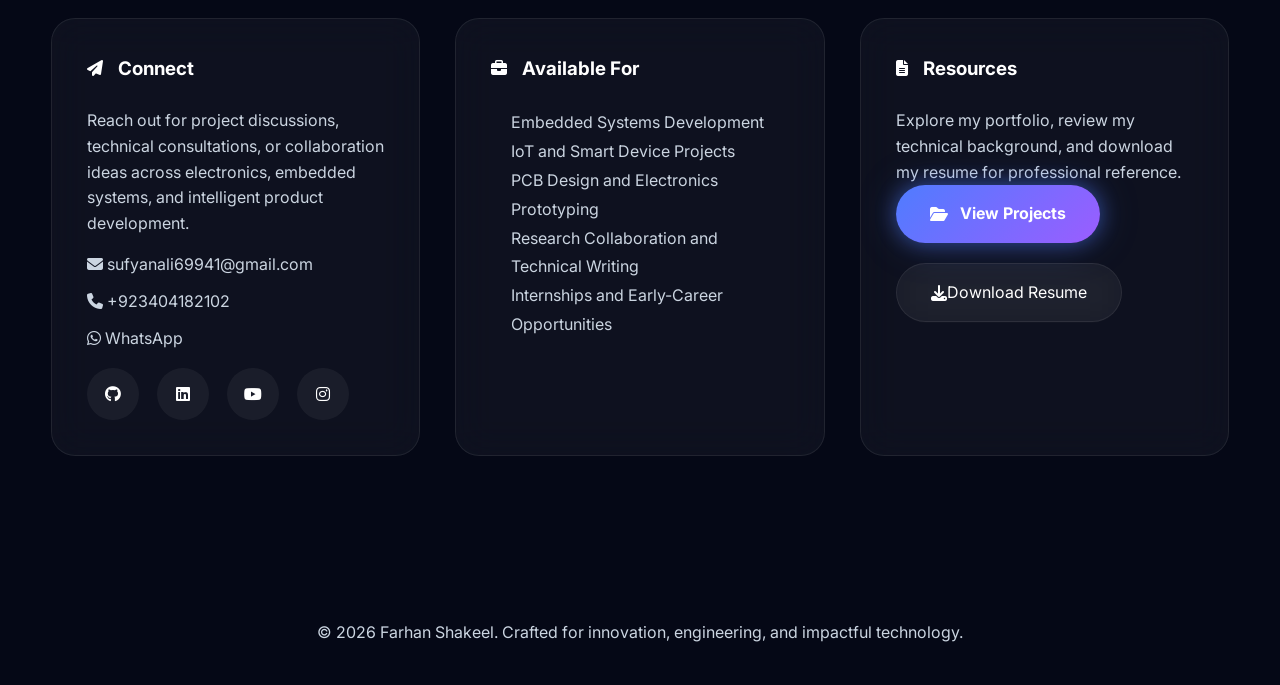
==== commit 3db35d68: "ok_for_desktop" ====
--- a/index.html
+++ b/index.html
@@ -92,17 +92,10 @@
         </ul>
 
         <div class="nav-right">
-
             <a href="assets/resume/resume.pdf"
                class="resume-btn">Resume
             </a>
-
-            <button class="menu-btn">
-                <i class="fa-solid fa-bars"></i>
-            </button>
-
-        </div>
-
+        </div>
     </nav>
 
 </header>
@@ -160,18 +153,17 @@
 
             <h2 class="typing-text">
 
-                Building Intelligent Engineering Solutions
+                Driven by curiosity,
+                Powered by technology
 
             </h2>
 
             <p>
-
-                Passionate Electrical Engineering student developing AI,
-                Machine Learning, Embedded Systems, IoT, Robotics,
-                PCB Design and Modern Software Solutions.
-
-                I transform innovative ideas into real-world engineering
-                products.
+                Electrical Engineering student passionate about PCB Design, 
+                Python, C/C++, Microprocessors, and Embedded Systems. I love 
+                turning ideas into practical engineering solutions through 
+                hardware design, programming, and continuous learning.
+
 
             </p>
 
@@ -237,14 +229,27 @@
 
         <div class="section-title">
 
-            <span>About</span>
-
-            <h2>Designing Intelligent Hardware & Software</h2>
+            <h2>About Me</h2>
 
             <p>
-                I create embedded systems and electronics solutions that bring machine intelligence
-                to real-world devices. My focus is on reliability, efficiency, and production-ready
-                engineering.
+Hello! I'm <span style="color: #fbff03; font-weight: bold; font-size: 1em;">Muhammad Farhan Shakeel</span>, 
+an Electrical Engineering student with a passion for designing, 
+building, and learning new technologies. My interests lie in <span style="font-weight: bold; font-size: 1em;">PCB Design, Python programming, 
+C/C++, Microprocessors, and Embedded Systems</span>, where I enjoy combining hardware and 
+software to create practical engineering solutions.
+I believe the best way to learn is by building real projects. 
+Whether it's designing printed circuit boards, programming microcontrollers, 
+or developing embedded applications, I'm always eager to improve my technical skills and 
+explore new challenges.
+Beyond engineering, I'm continuously learning modern technologies and sharing my 
+knowledge through projects and educational content.<br>
+<br> 
+My <span style="color: #fbff03; font-weight: bold; font-size: 1em;">goal</span> is to become a skilled 
+engineer who develops innovative solutions that solve real-world problems and make a 
+meaningful impact.
+When I'm not working on projects, you'll find me learning new tools, experimenting with 
+ideas, and expanding my knowledge in engineering and technology.
+
             </p>
 
         </div>
@@ -255,13 +260,14 @@
 
                 <div class="skill-header">
                     <i class="fa-solid fa-brain"></i>
-                    <h3>Core Strengths</h3>
-                </div>
-
-                <p>
-                    Embedded firmware, sensor integration, PCB design, signal conditioning,
-                    and intelligent automation systems.
-                </p>
+                    <h3>Personal Info</h3>
+                </div>
+
+    <div><strong>Name:</strong> Muhammad Farhan Shakeel</div>
+    <div><strong>Age:</strong>  20</div>
+    <div><strong>Gender:</strong> Male</div>
+    <div><strong>Focus:</strong> Computer Architecture</div>
+    <div><strong>Country:</strong> Pakistan</div>
 
             </div>
 
@@ -269,30 +275,20 @@
 
                 <div class="skill-header">
                     <i class="fa-solid fa-lightbulb"></i>
-                    <h3>Approach</h3>
+                    <h3>Interests</h3>
                 </div>
 
                 <p>
-                    I blend careful circuit design with software architecture to deliver usable,
-                    dependable, and scalable engineering products.
+                    I'm passionate about PCB Design,
+                     Python programming, C/C++, Microprocessors, 
+                     and Embedded Systems. I enjoy exploring new 
+                     technologies, solving engineering challenges, 
+                     and building projects that combine hardware 
+                     and software.
                 </p>
 
             </div>
 
-            <div class="skill-category glass-card">
-
-                <div class="skill-header">
-                    <i class="fa-solid fa-rocket"></i>
-                    <h3>Impact</h3>
-                </div>
-
-                <p>
-                    My projects aim to accelerate innovation in IoT, robotics, PCB systems,
-                    and AI-enabled embedded applications.
-                </p>
-
-            </div>
-
         </div>
 
     </div>
@@ -310,7 +306,7 @@
             <h2>Engineering Skills</h2>
 
             <p>
-                Technologies and tools I use to build intelligent systems.
+                Technologies and tools I use to build innovative engineering solutions.
             </p>
 
         </div>
@@ -337,7 +333,7 @@
 
             <div class="stat-card">
 
-                <h2 data-count="20">0</h2>
+                <h2 data-count="20">8</h2>
 
                 <p>Projects Completed</p>
 
@@ -345,15 +341,15 @@
 
             <div class="stat-card">
 
-                <h2 data-count="15">0</h2>
-
-                <p>Technologies</p>
+                <h2 data-count="15">2</h2>
+
+                <p>Projects in Progress</p>
 
             </div>
 
             <div class="stat-card">
 
-                <h2 data-count="4">0</h2>
+                <h2 data-count="4">4</h2>
 
                 <p>Research Areas</p>
 
@@ -361,7 +357,7 @@
 
             <div class="stat-card">
 
-                <h2 data-count="100">0</h2>
+                <h2 data-count="100">100</h2>
 
                 <p>Passion Level (%)</p>
 
@@ -385,21 +381,21 @@
 
             <span>
 
-                Portfolio
+                Projects
 
             </span>
 
             <h2>
 
-                Featured Engineering Projects
+                Project Gallery
 
             </h2>
 
             <p>
 
-                Explore my complete collection of Artificial Intelligence,
-                Machine Learning, Embedded Systems,
-                PCB Design, Robotics and IoT Projects.
+                Explore my complete collection of Embedded Systems, Python, C/C++,,
+                Machine Learning, Computer Architecture, 
+                PCB Design and Robotics Projects.
 
             </p>
 
@@ -410,16 +406,10 @@
         <div class="project-search">
 
             <i class="fa-solid fa-magnifying-glass"></i>
-
             <input
-
                 id="searchProject"
-
                 type="text"
-
-                placeholder="Search Project..."
-
-            >
+                placeholder="Search Project...">
 
         </div>
 
@@ -435,15 +425,15 @@
 
             </button>
 
-            <button data-filter="ai">
-
-                AI
+            <button data-filter="Computer Architecture">
+
+                Computer Architecture
 
             </button>
 
             <button data-filter="ml">
 
-                ML
+                Machine Learning
 
             </button>
 
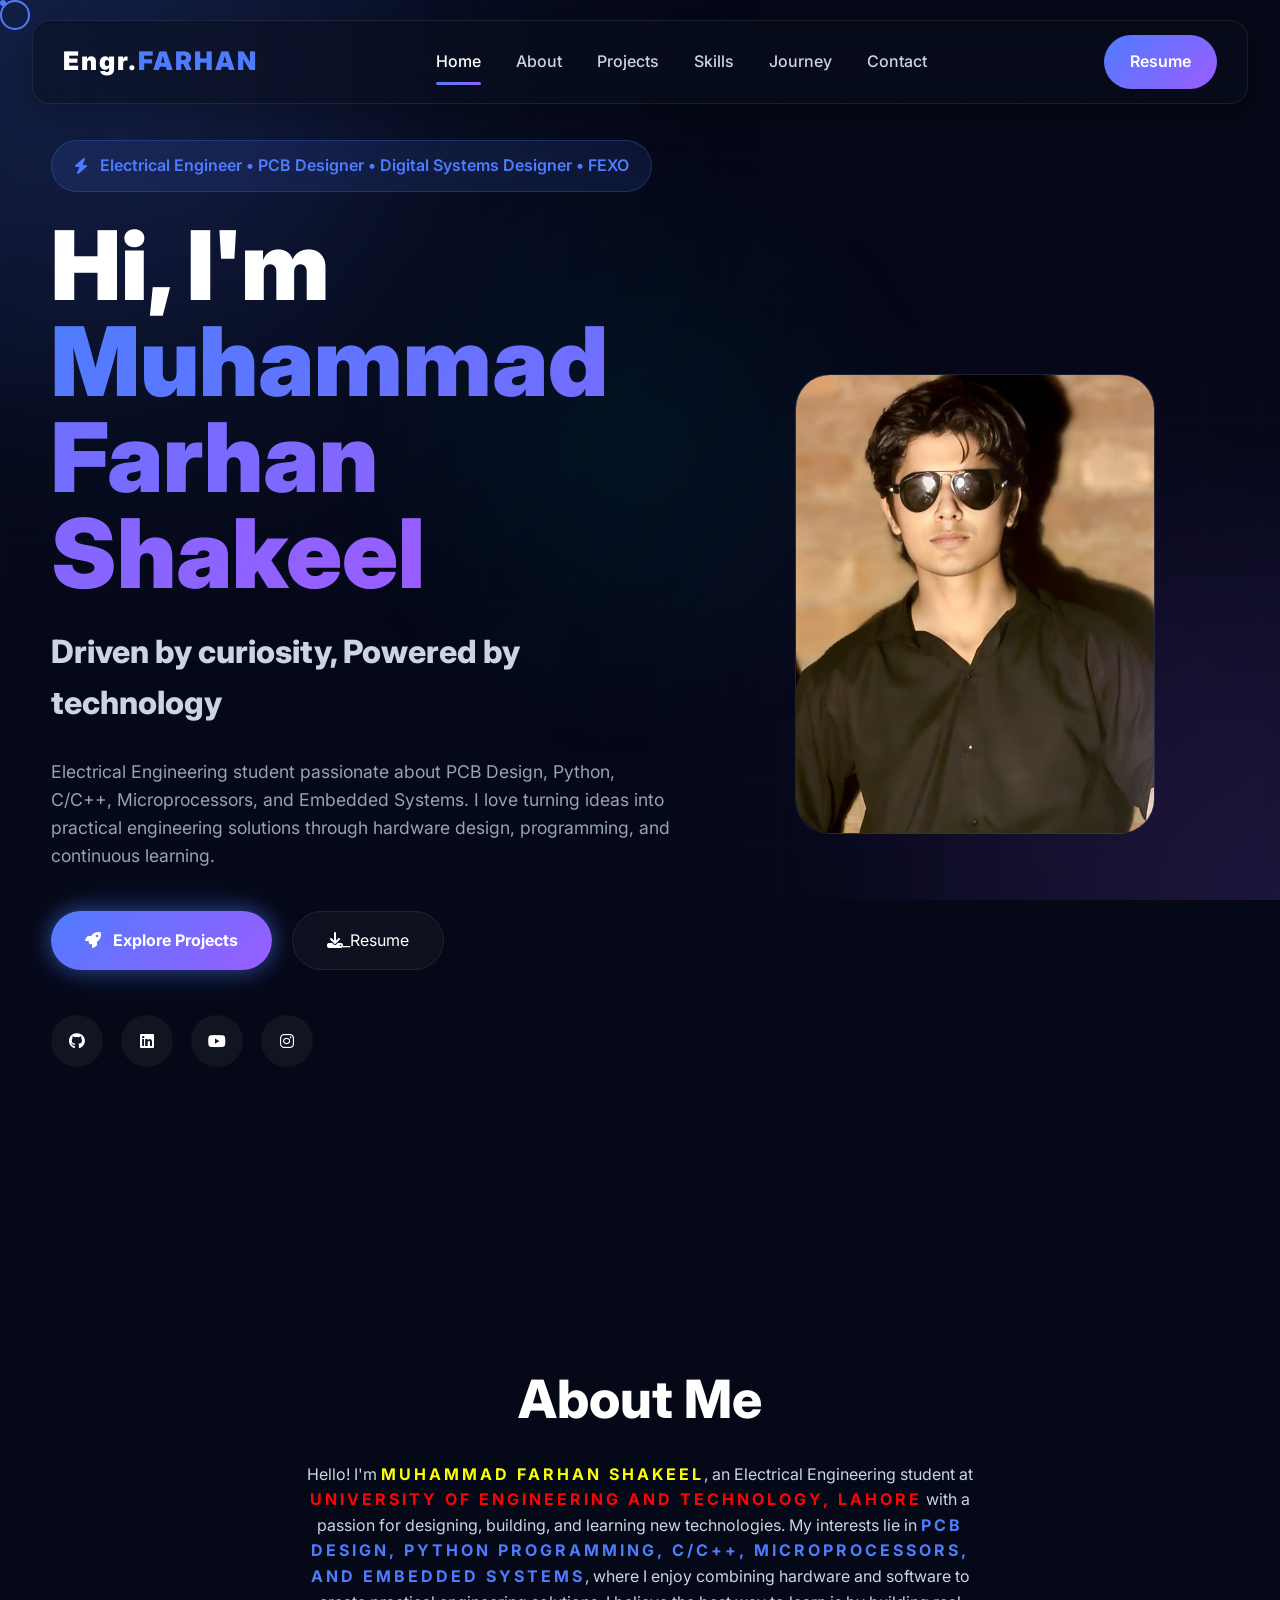
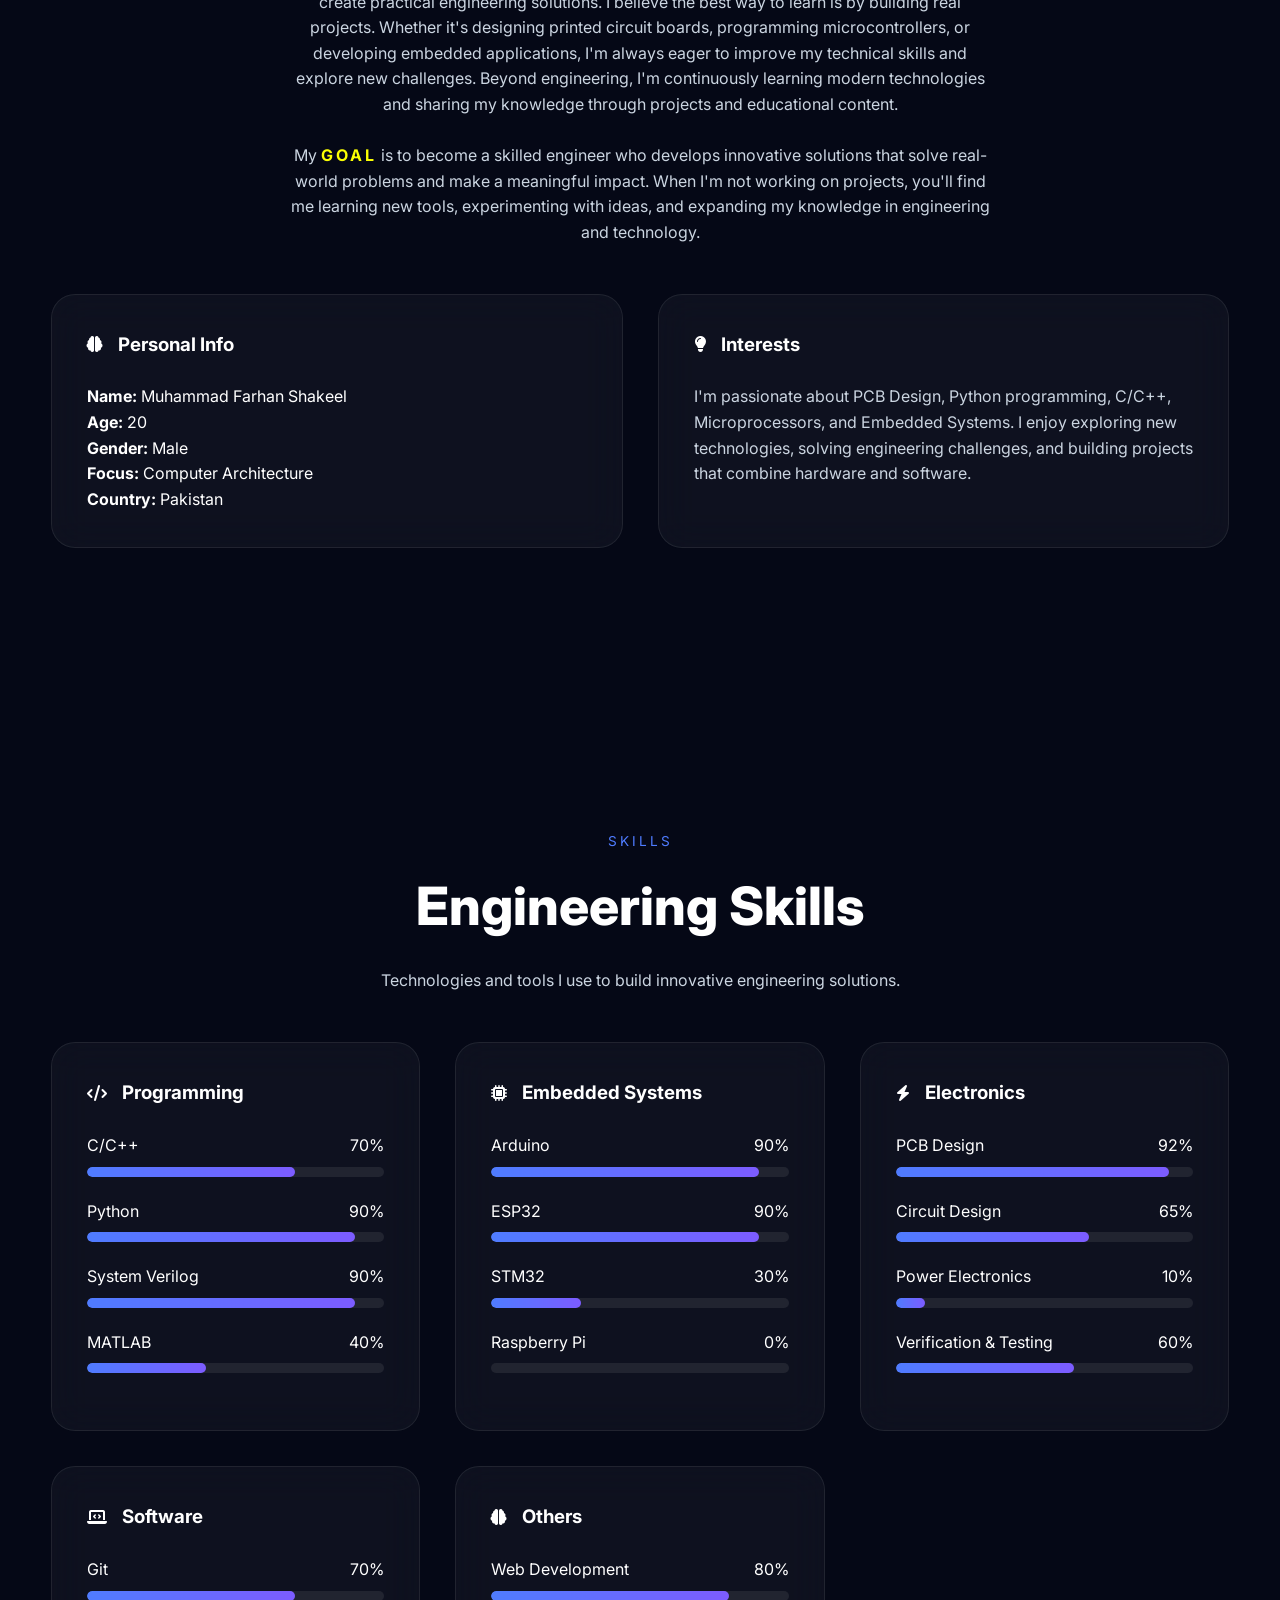
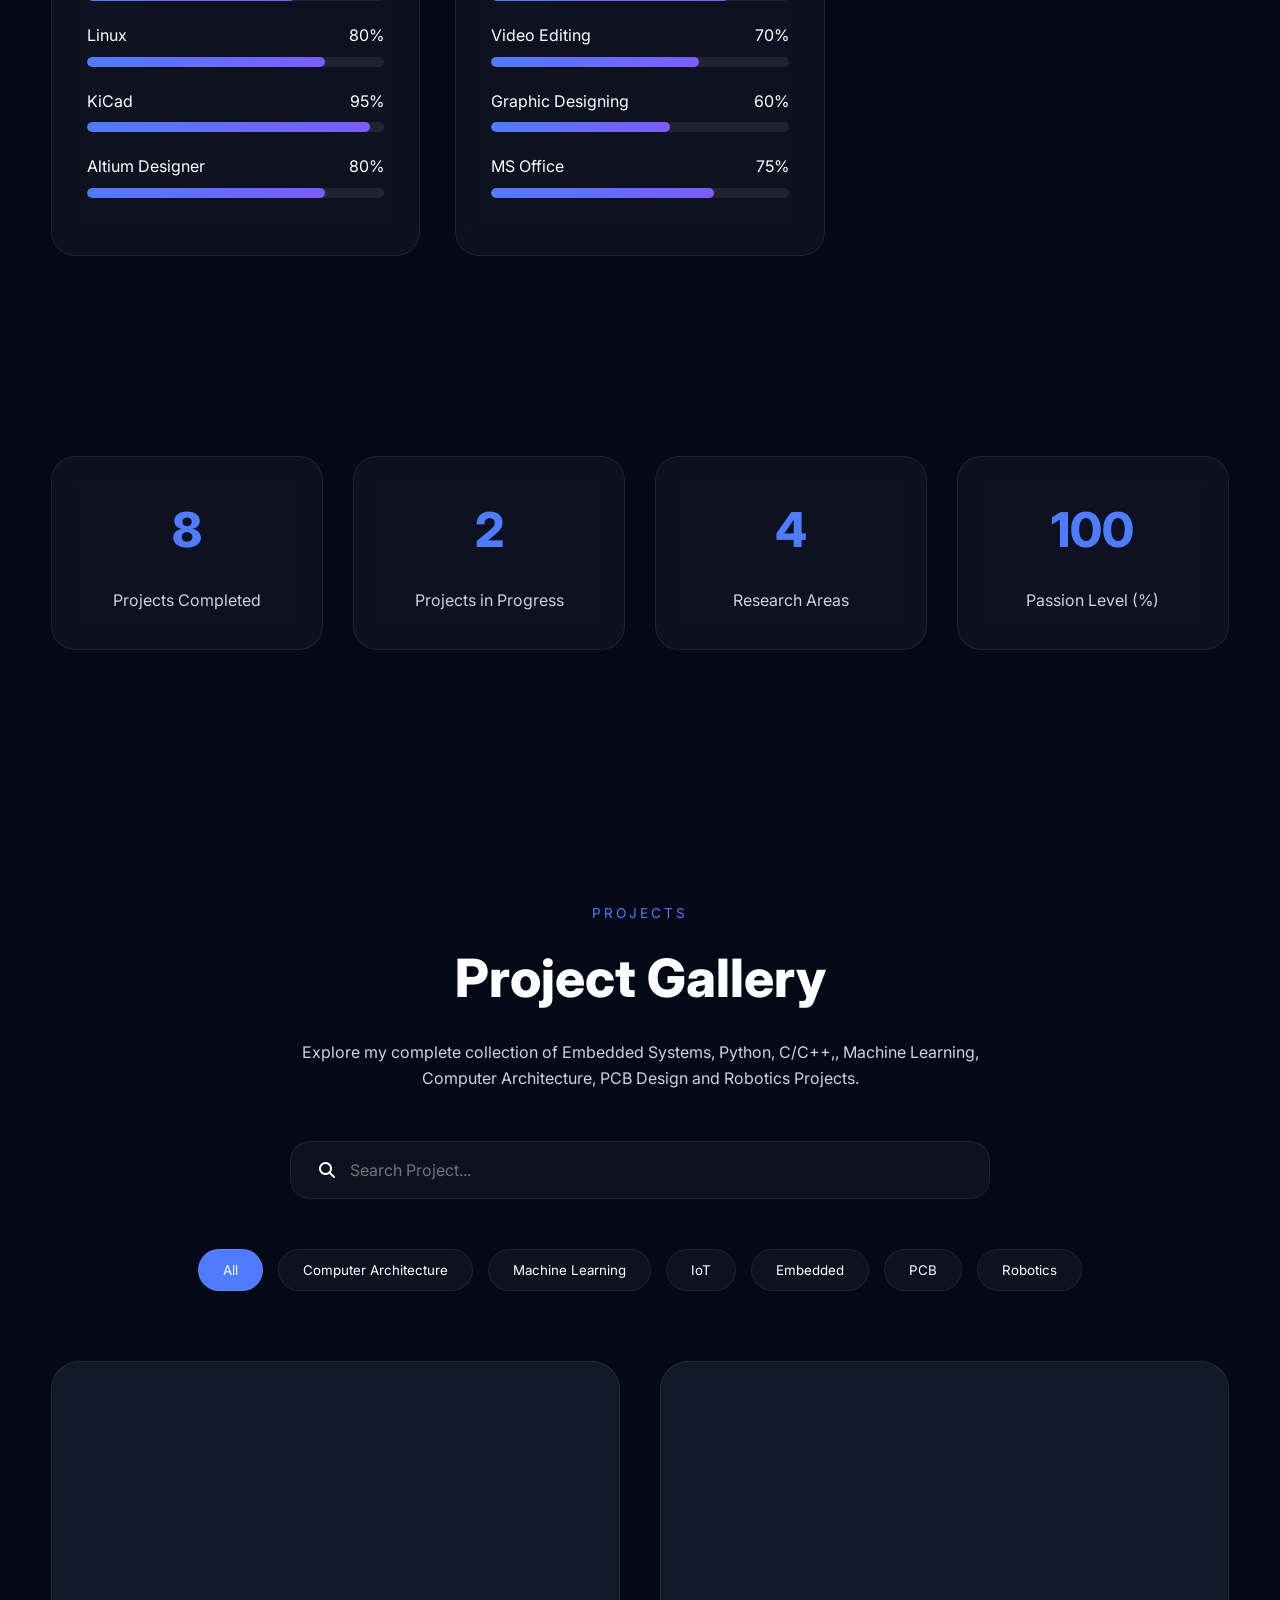
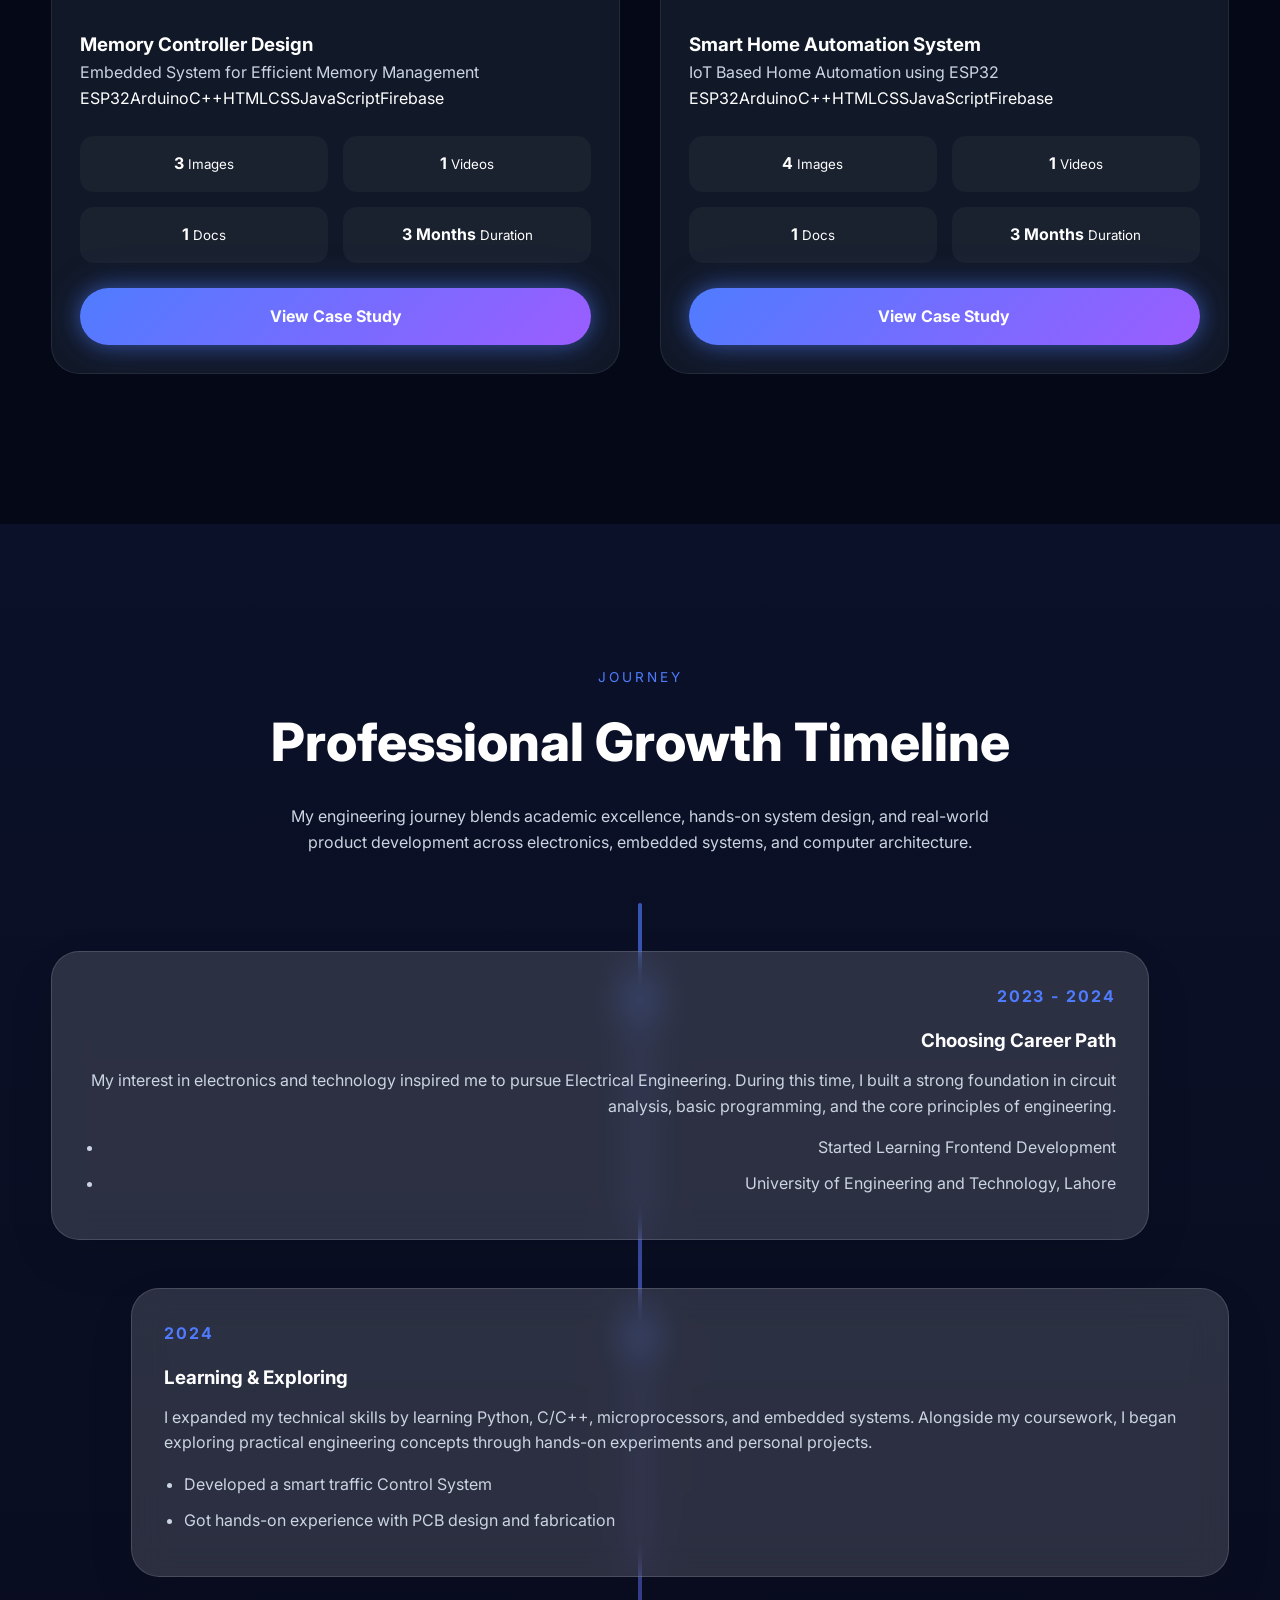
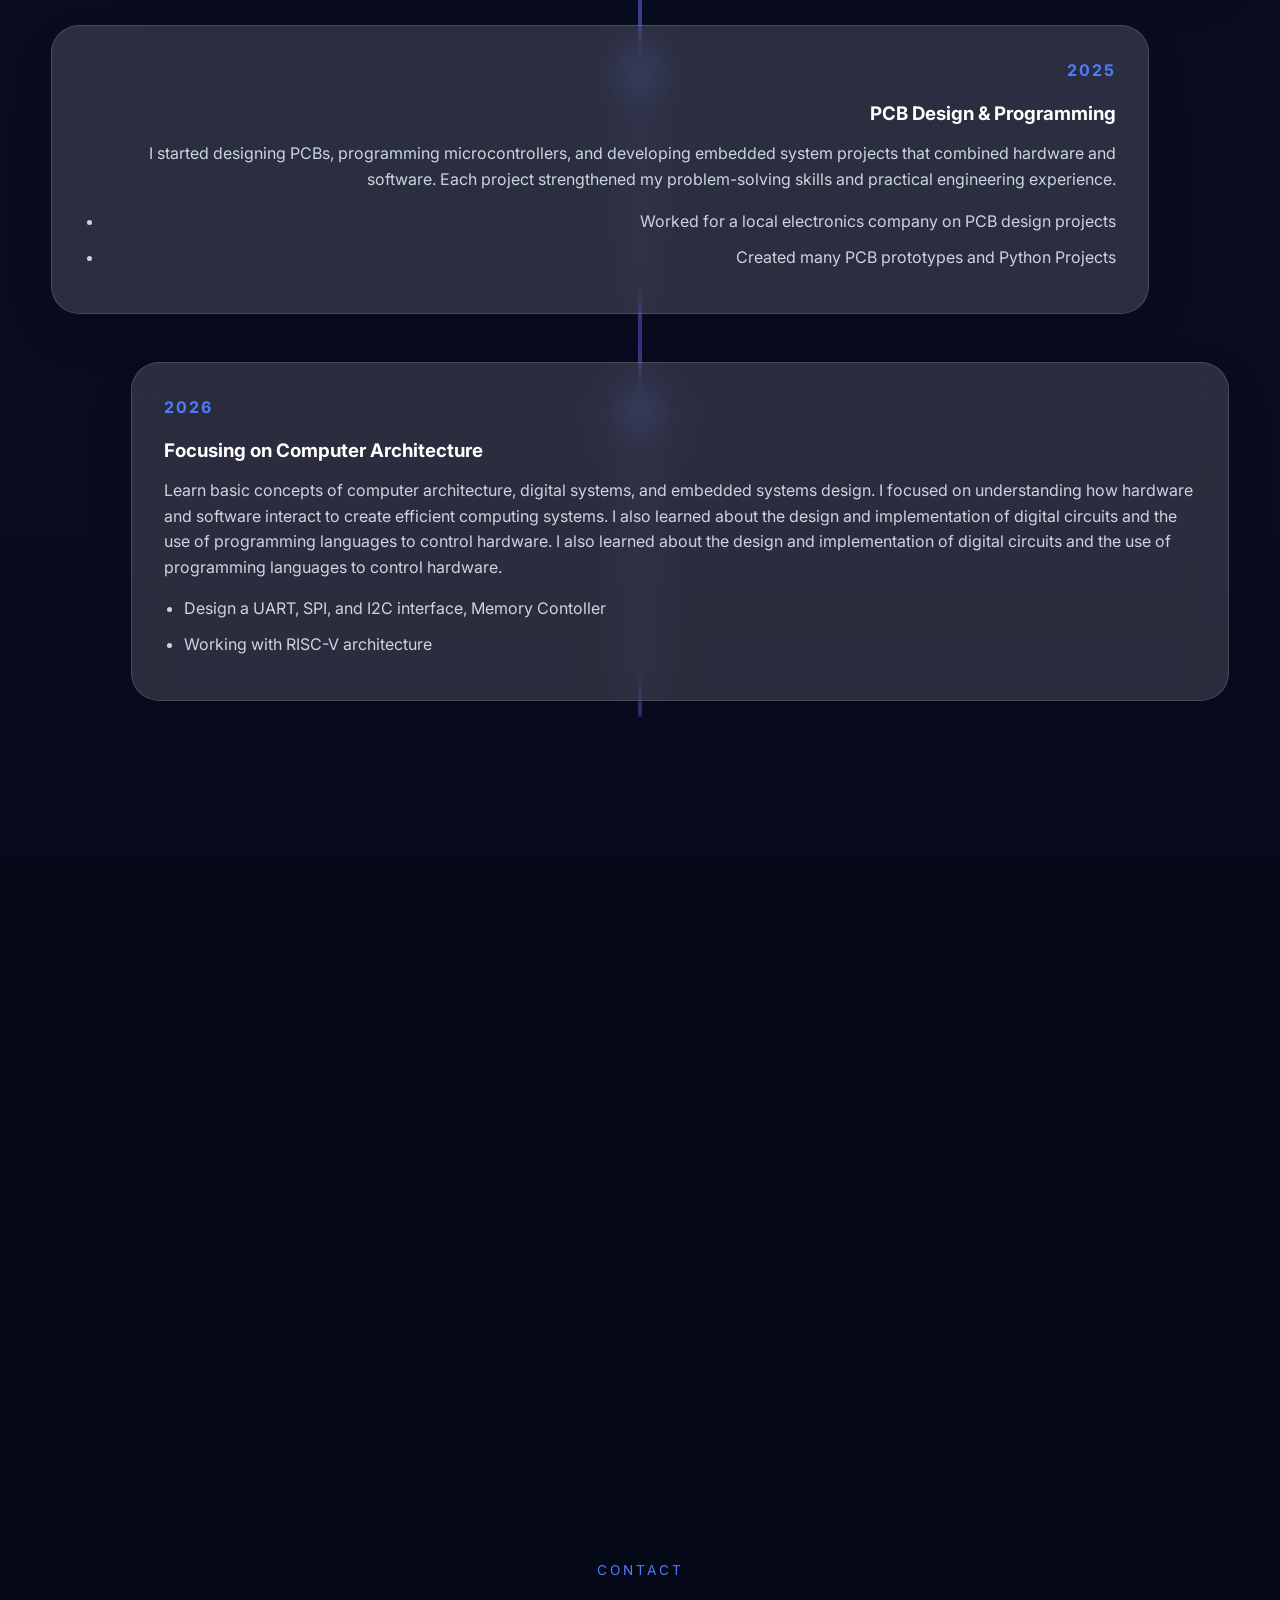
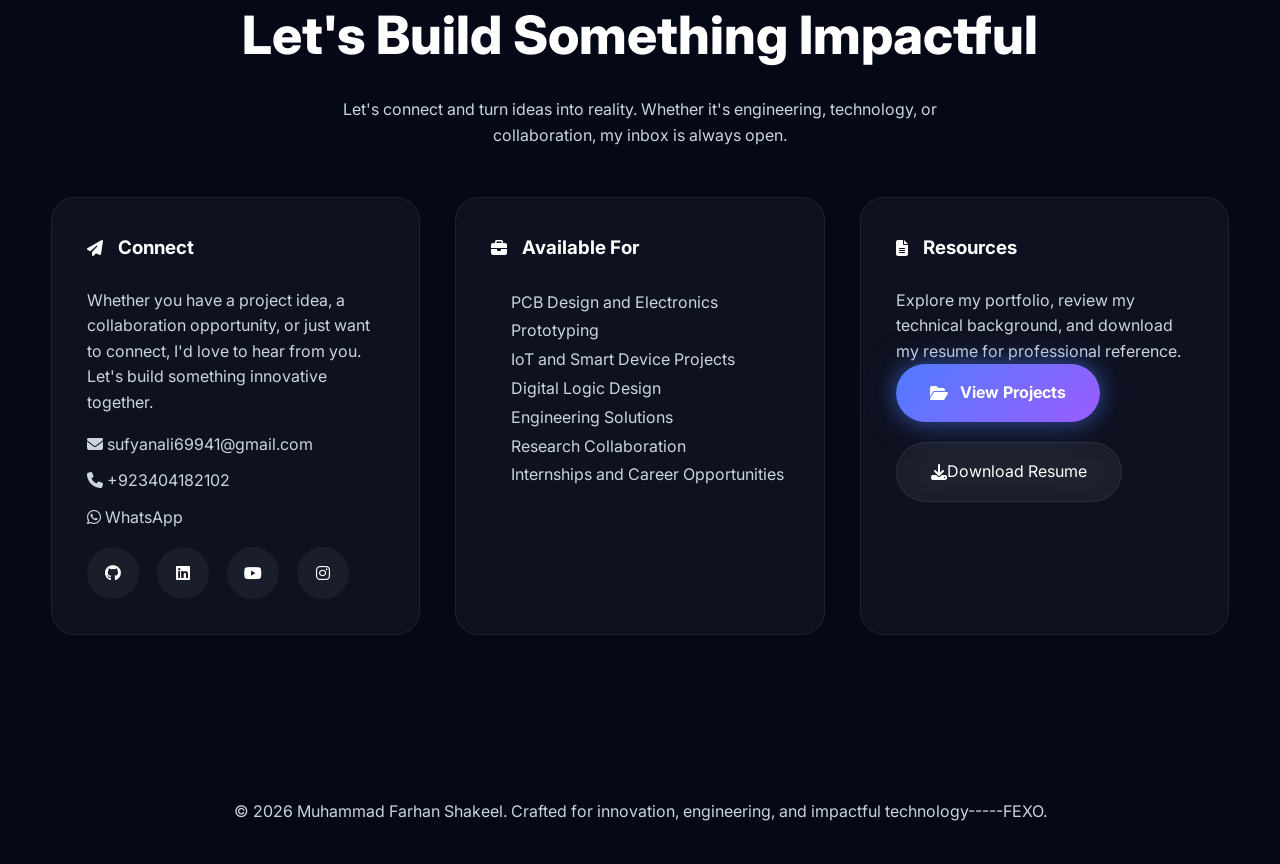
==== commit 379d92d2: "ok_for_desktop" ====
--- a/index.html
+++ b/index.html
@@ -233,7 +233,7 @@
 
             <p>
 Hello! I'm <span style="color: #fbff03; font-weight: bold; font-size: 1em;">Muhammad Farhan Shakeel</span>, 
-an Electrical Engineering student with a passion for designing, 
+an Electrical Engineering student at <span style="color: #ff0303; font-weight: bold; font-size: 1em;">University of Engineering and Technology, Lahore</span> with a passion for designing, 
 building, and learning new technologies. My interests lie in <span style="font-weight: bold; font-size: 1em;">PCB Design, Python programming, 
 C/C++, Microprocessors, and Embedded Systems</span>, where I enjoy combining hardware and 
 software to create practical engineering solutions.
@@ -507,7 +507,7 @@
 
                 <p>
                     My engineering journey blends academic excellence, hands-on system design,
-                    and real-world product development across embedded systems, AI, and electronics.
+                    and real-world product development across electronics, embedded systems, and computer architecture.
                 </p>
 
             </div>
@@ -518,57 +518,62 @@
 
                 <div class="timeline-item left">
                     <div class="timeline-content glass-card">
-                        <span class="timeline-date">2022 - 2023</span>
-                        <h3>Foundations in Electrical Engineering</h3>
+                        <span class="timeline-date">2023 - 2024</span>
+                        <h3>Choosing Career Path</h3>
                         <p>
-                            Built a strong academic base in digital systems, microprocessors,
-                            signal processing, and circuit design while leading university projects.
+                            My interest in electronics and technology inspired me to pursue Electrical Engineering. During this time, I built a strong foundation in circuit analysis, basic programming, and the core principles of engineering.
                         </p>
                         <ul>
-                            <li>Designed lab-grade digital control systems</li>
-                            <li>Completed PCB design and validation assignments</li>
+                            <li>Started Learning Frontend Development</li>
+                            <li>University of Engineering and Technology, Lahore</li>
                         </ul>
                     </div>
                 </div>
 
                 <div class="timeline-item right">
                     <div class="timeline-content glass-card">
-                        <span class="timeline-date">2023</span>
-                        <h3>Embedded Systems & PCB Design</h3>
+                        <span class="timeline-date">2024</span>
+                        <h3>Learning & Exploring</h3>
                         <p>
-                            Delivered embedded prototypes with custom PCBs, firmware, and sensor integration.
+                           I expanded my technical skills by learning Python, 
+                           C/C++, microprocessors, and embedded systems. Alongside my coursework, 
+                           I began exploring practical engineering concepts through hands-on 
+                           experiments and personal projects.
                         </p>
                         <ul>
-                            <li>Developed IoT-enabled hardware demonstrators</li>
-                            <li>Optimized designs for reliability and manufacturability</li>
+                            <li>Developed a smart traffic Control System</li>
+                            <li>Got hands-on experience with PCB design and fabrication</li>
                         </ul>
                     </div>
                 </div>
 
                 <div class="timeline-item left">
                     <div class="timeline-content glass-card">
-                        <span class="timeline-date">2024</span>
-                        <h3>AI & Intelligent Systems</h3>
+                        <span class="timeline-date">2025</span>
+                        <h3>PCB Design & Programming</h3>
                         <p>
-                            Integrated machine learning models into embedded products for smarter automation.
+                            I started designing PCBs, programming microcontrollers, 
+                            and developing embedded system projects that combined 
+                            hardware and software. Each project strengthened my 
+                            problem-solving skills and practical engineering experience.
                         </p>
                         <ul>
-                            <li>Implemented ML pipelines for sensor analytics</li>
-                            <li>Created autonomous control solutions using robotics concepts</li>
+                            <li>Worked for a local electronics company on PCB design projects</li>
+                            <li>Created many PCB prototypes and Python Projects</li>
                         </ul>
                     </div>
                 </div>
 
                 <div class="timeline-item right">
                     <div class="timeline-content glass-card">
-                        <span class="timeline-date">2025</span>
-                        <h3>Research and Industry-Ready Delivery</h3>
+                        <span class="timeline-date">2026</span>
+                        <h3>Focusing on Computer Architecture</h3>
                         <p>
-                            Focused on research-driven innovation, technical documentation, and professional project delivery.
+                            Learn basic concepts of computer architecture, digital systems, and embedded systems design. I focused on understanding how hardware and software interact to create efficient computing systems. I also learned about the design and implementation of digital circuits and the use of programming languages to control hardware. I also learned about the design and implementation of digital circuits and the use of programming languages to control hardware.
                         </p>
                         <ul>
-                            <li>Produced product-ready designs for real-world deployment</li>
-                            <li>Collaborated on cross-functional teams and publications</li>
+                            <li>Design a UART, SPI, and I2C interface, Memory Contoller</li>
+                            <li>Working with RISC-V architecture</li>
                         </ul>
                     </div>
                 </div>
@@ -610,9 +615,8 @@
                 <h2>Let's Build Something Impactful</h2>
 
                 <p>
-                    I am open to internships, freelance engineering work,
-                    embedded systems projects, PCB design collaborations,
-                    and research-driven innovation opportunities.
+                    Let's connect and turn ideas into reality. Whether it's engineering, technology, or collaboration, my inbox is always open.
+
                 </p>
 
             </div>
@@ -627,22 +631,23 @@
                     </div>
 
                     <p>
-                        Reach out for project discussions, technical consultations,
-                        or collaboration ideas across electronics, embedded systems,
-                        and intelligent product development.
+                        Whether you have a project idea, a collaboration opportunity, or just want to connect, I'd love to hear from you. Let's build something innovative together.
+
                     </p>
 
+                    </p>
+
                     <div style="display: grid; gap: 0.7rem; margin-top: 1rem;">
-                        <a href="mailto:farhanshakeel.ee@gmail.com" style="color: var(--text-light); text-decoration: none;">
+                        <a href="mailto:sufyanali69941@gmail.com" style="color: var(--text-light); text-decoration: none;">
                             <i class="fa-solid fa-envelope"></i> sufyanali69941@gmail.com
                         </a>
-                        <a href="tel:+923031234567" style="color: var(--text-light); text-decoration: none;">
+                        <a href="tel:+923404182102" target="_blank" style="color: var(--text-light); text-decoration: none;">
                             <i class="fa-solid fa-phone"></i> +923404182102
                         </a>
                         <a href="https://wa.me/923404182102" target="_blank" style="color: var(--text-light); text-decoration: none;">
                             <i class="fa-brands fa-whatsapp"></i> WhatsApp
                         </a>
-                    </div>
+                    </div> 
 
                     <div class="hero-social" style="margin-top: 1rem;">
                         <a href="https://github.com/farhan-shakeel-ee" target="_blank">
@@ -669,11 +674,12 @@
                     </div>
 
                     <ul style="padding-left: 1.2rem; line-height: 1.8; color: var(--text-light);">
-                        <li>Embedded Systems Development</li>
+                        <li>PCB Design and Electronics Prototyping</li>
                         <li>IoT and Smart Device Projects</li>
-                        <li>PCB Design and Electronics Prototyping</li>
-                        <li>Research Collaboration and Technical Writing</li>
-                        <li>Internships and Early-Career Opportunities</li>
+                        <li>Digital Logic Design</li>
+                        <li>Engineering Solutions </li>
+                        <li>Research Collaboration</li>
+                        <li>Internships and Career Opportunities</li>
                     </ul>
 
                 </div>
@@ -715,7 +721,7 @@
 
         <div class="container">
             <p style="margin: 0;">
-                © 2026 Farhan Shakeel. Crafted for innovation, engineering, and impactful technology.
+                © 2026 Muhammad Farhan Shakeel. Crafted for innovation, engineering, and impactful technology-----FEXO.
             </p>
         </div>
 
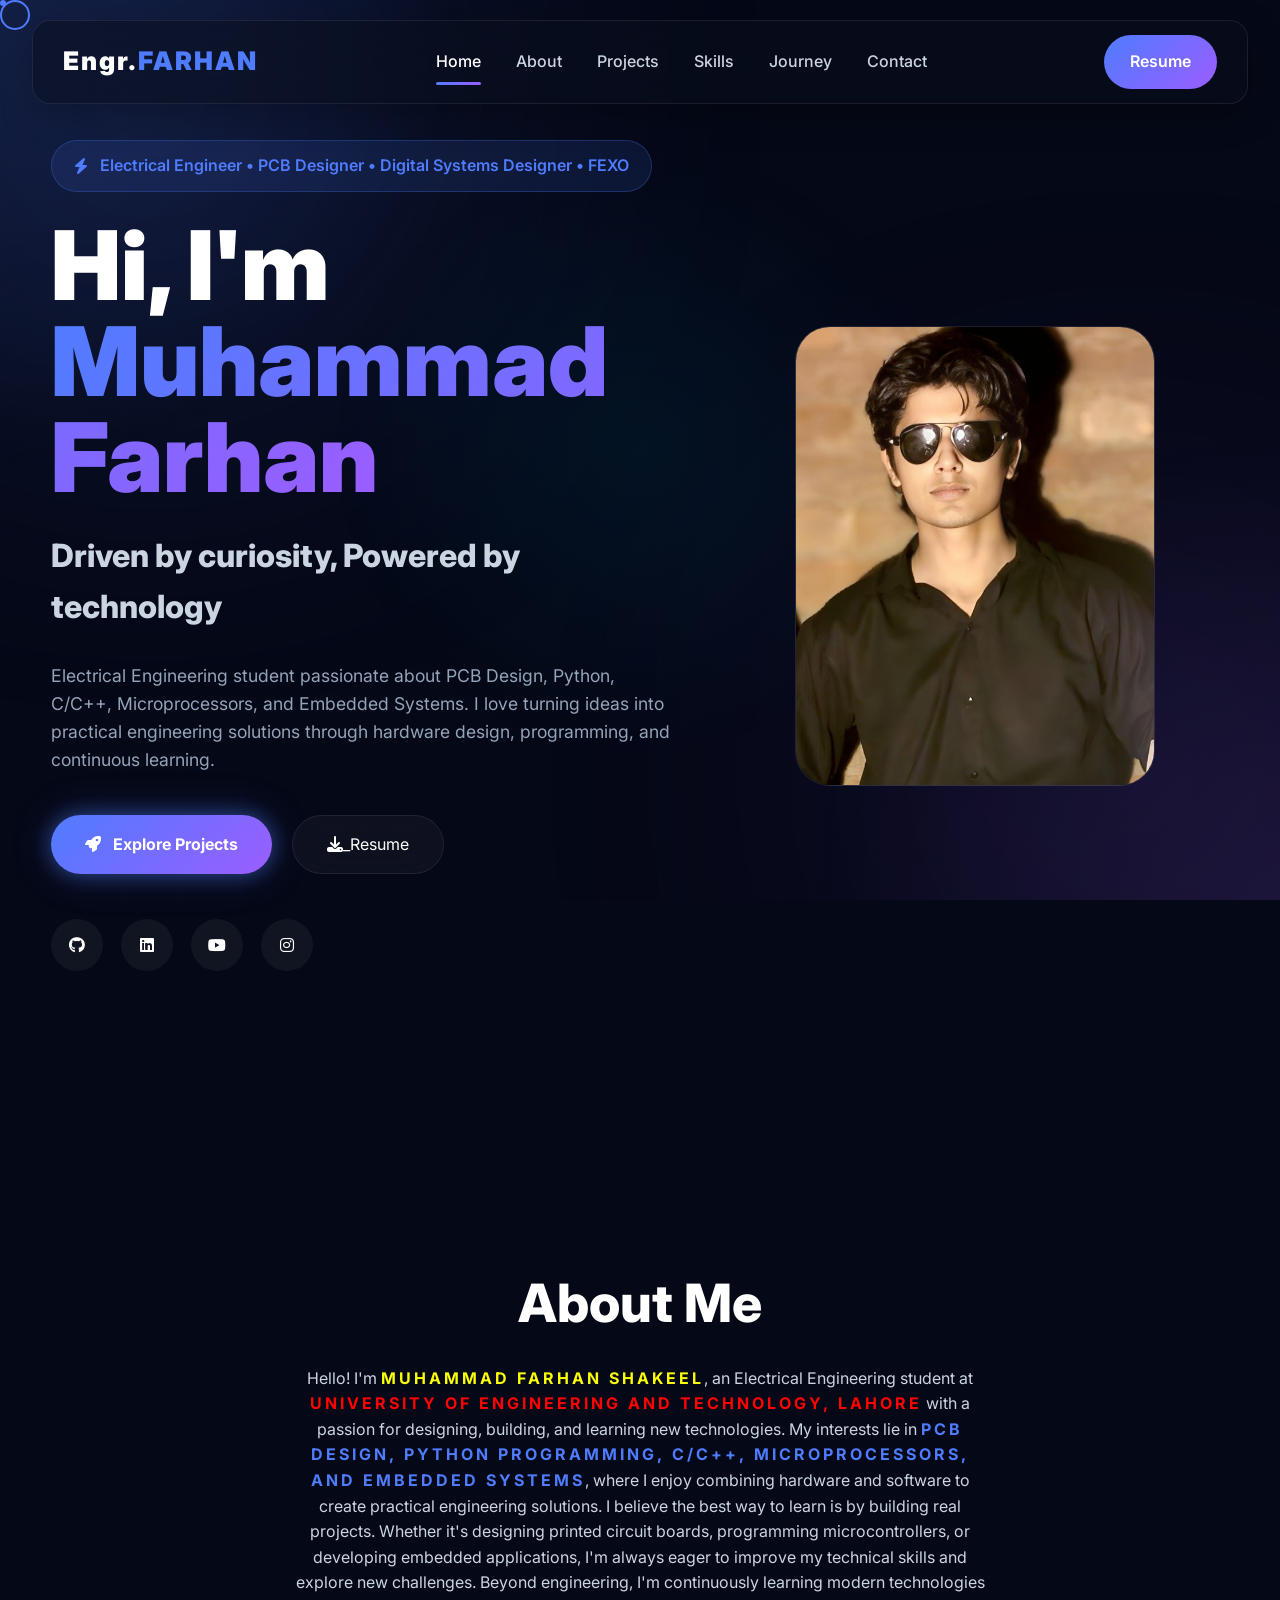
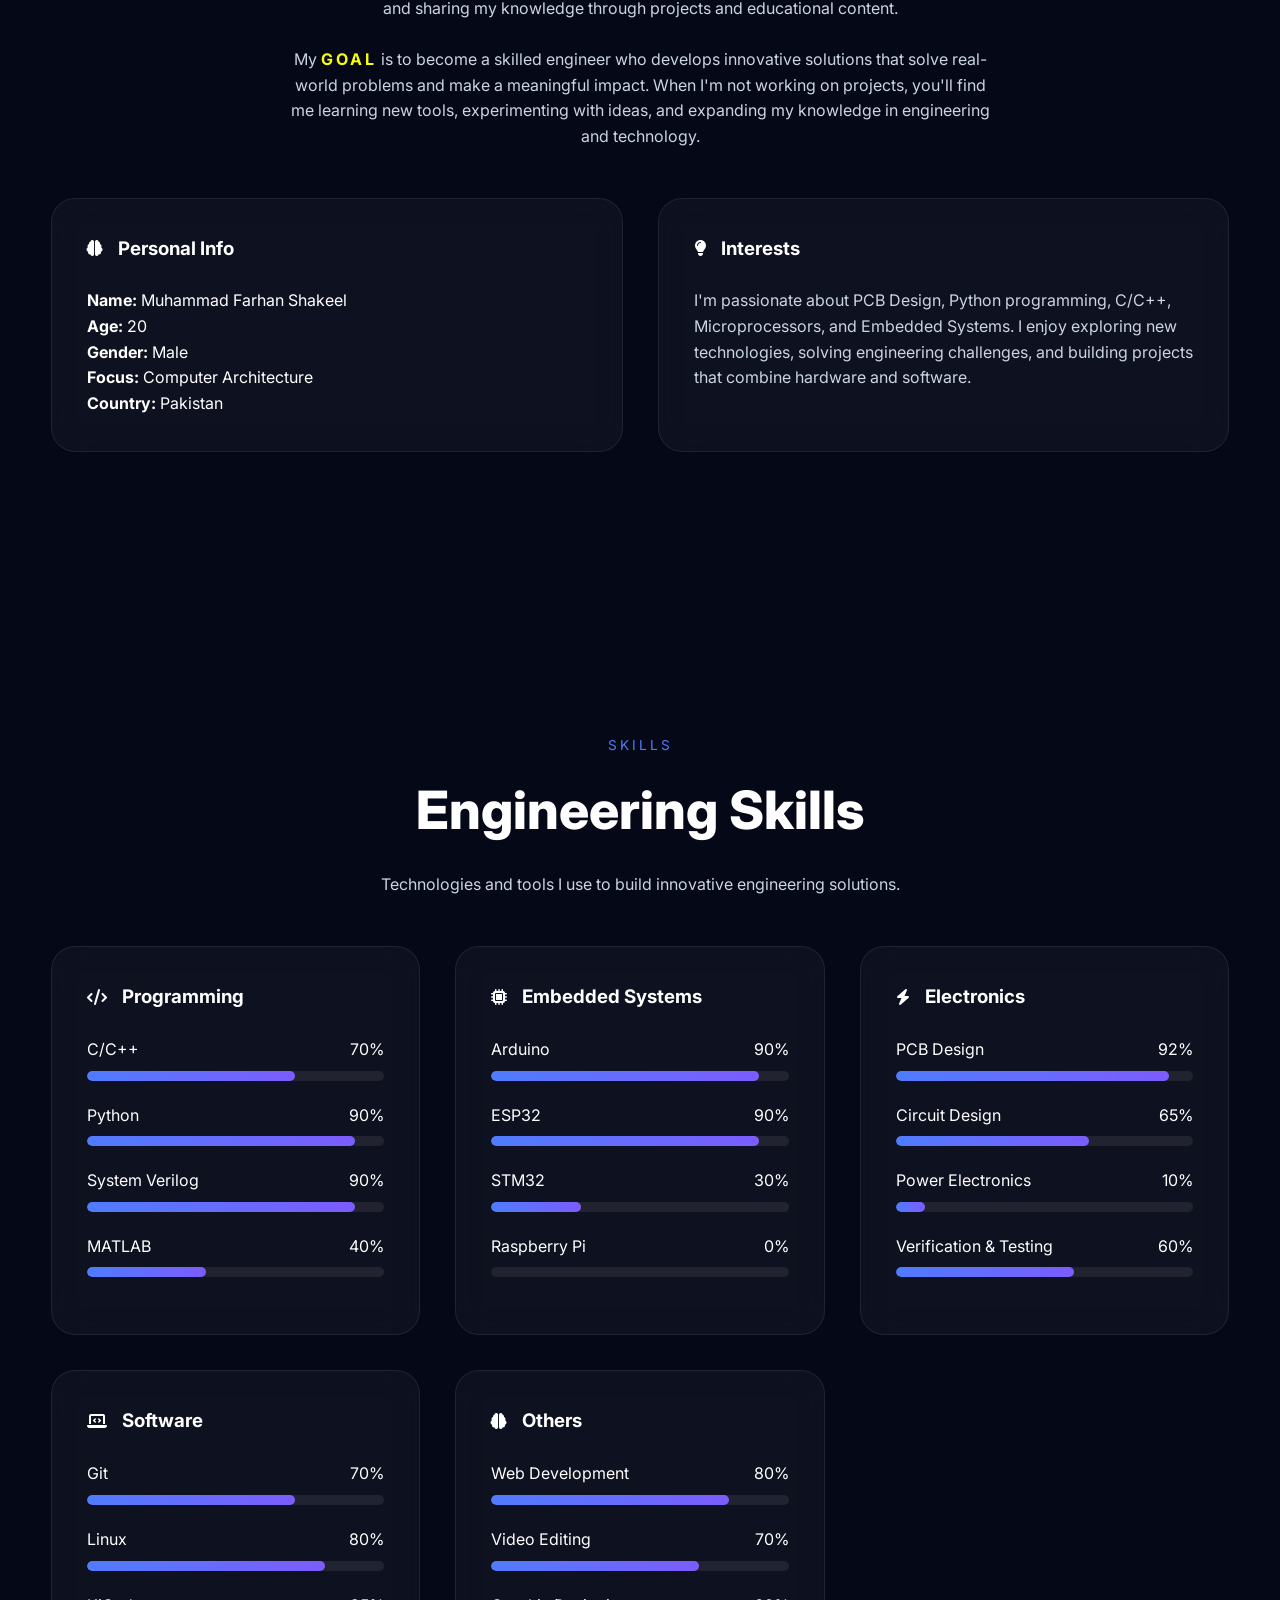
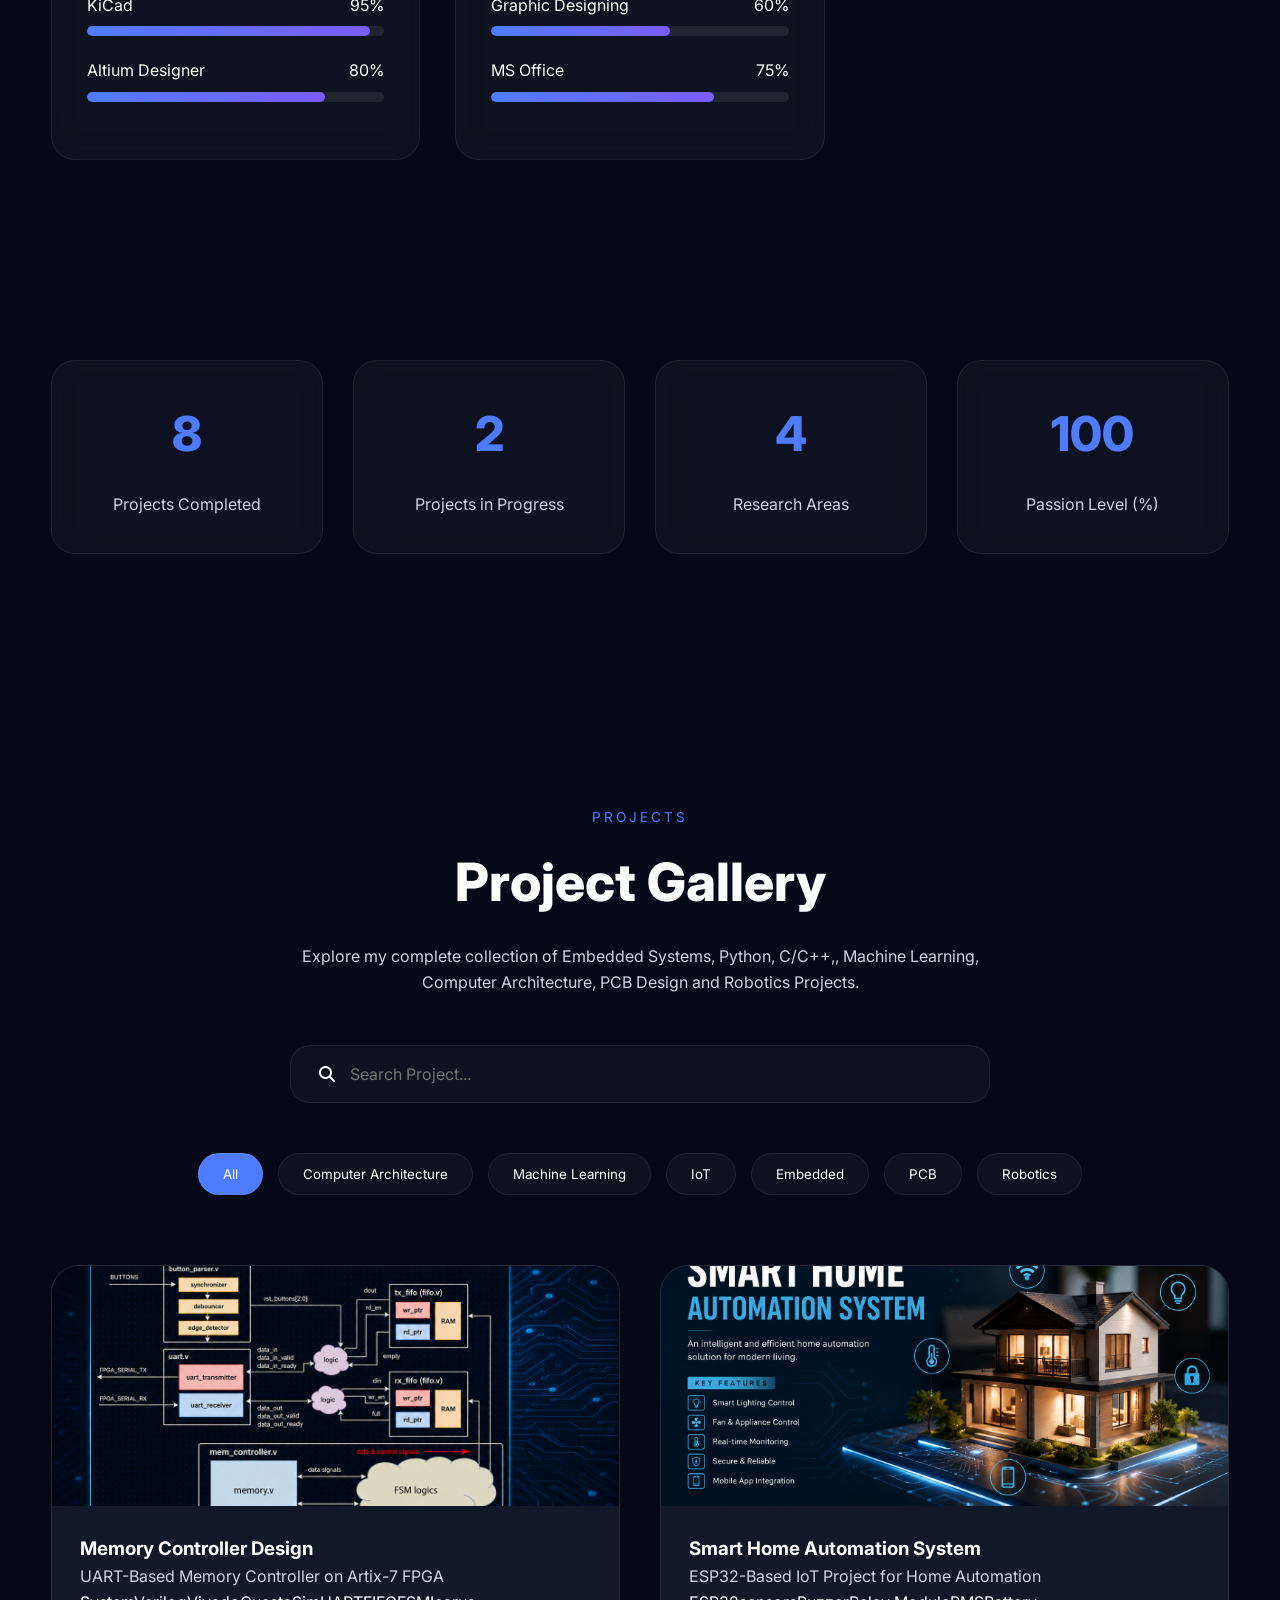
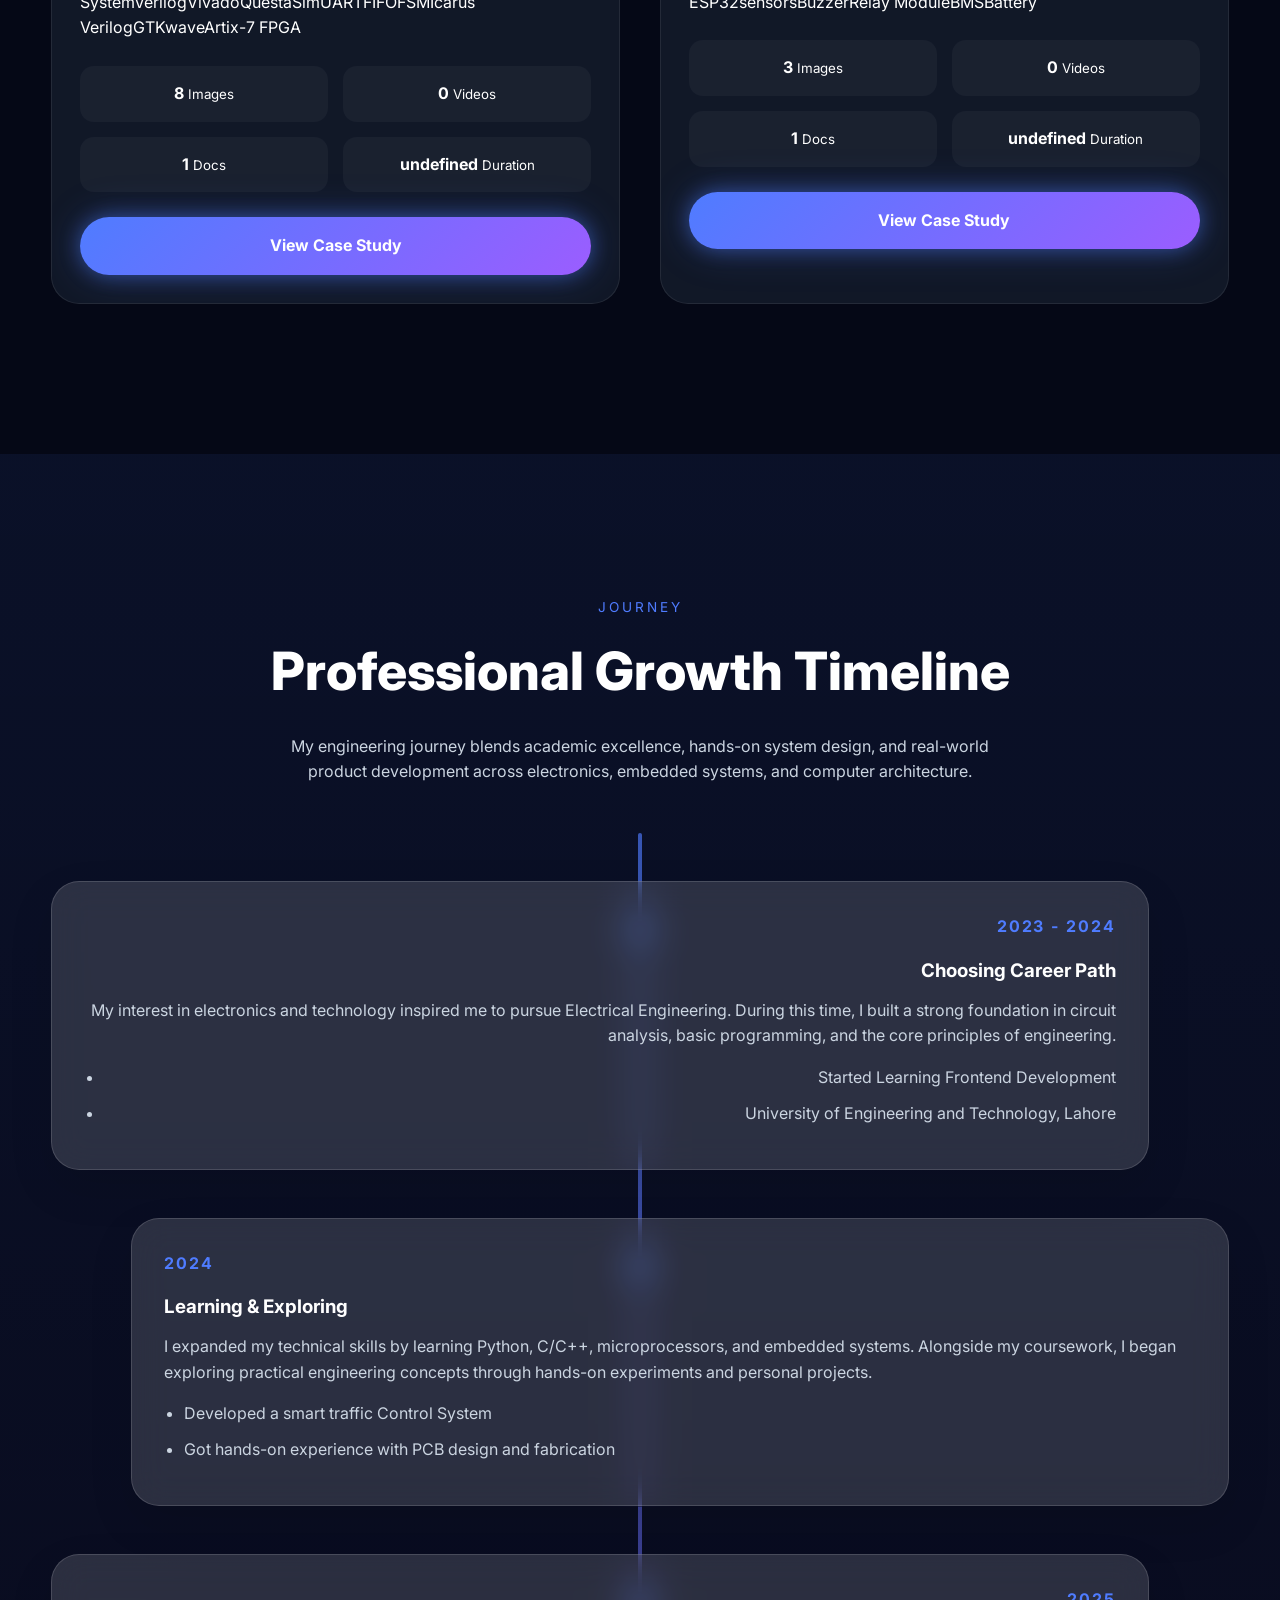
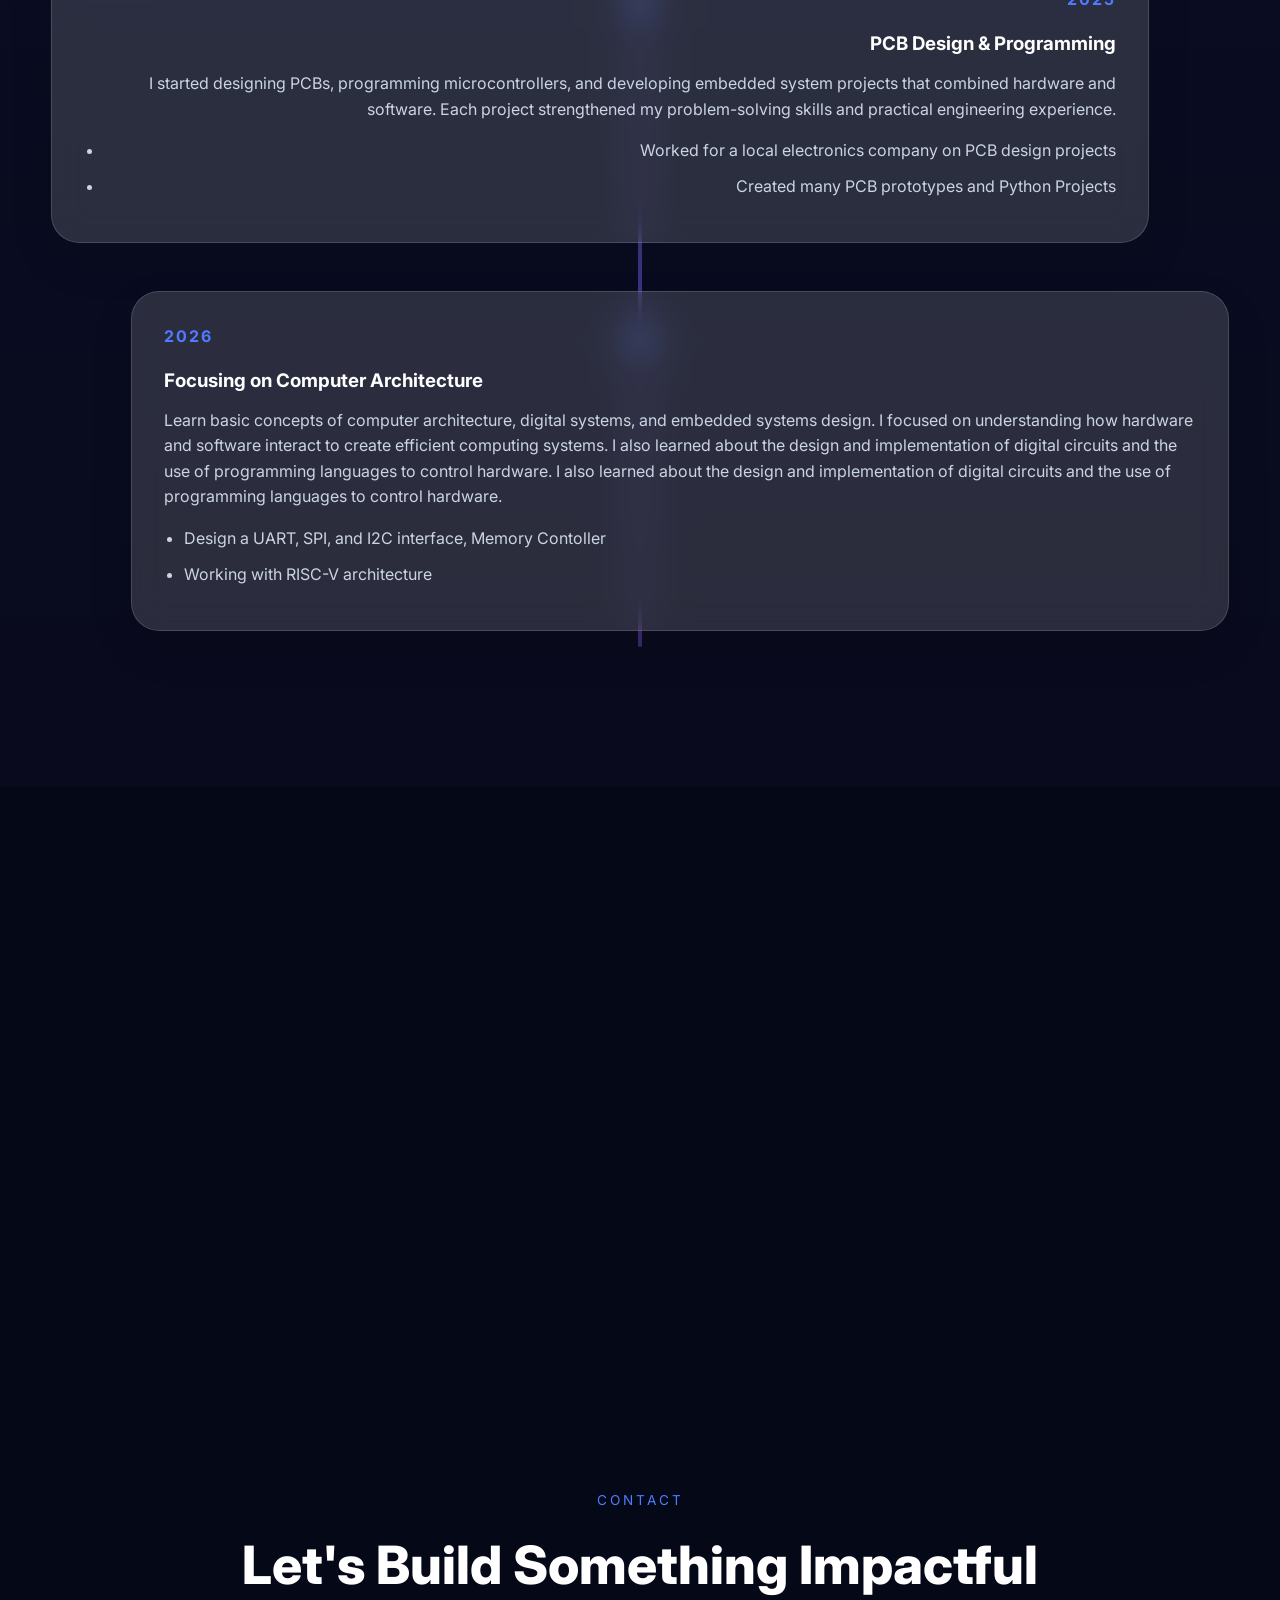
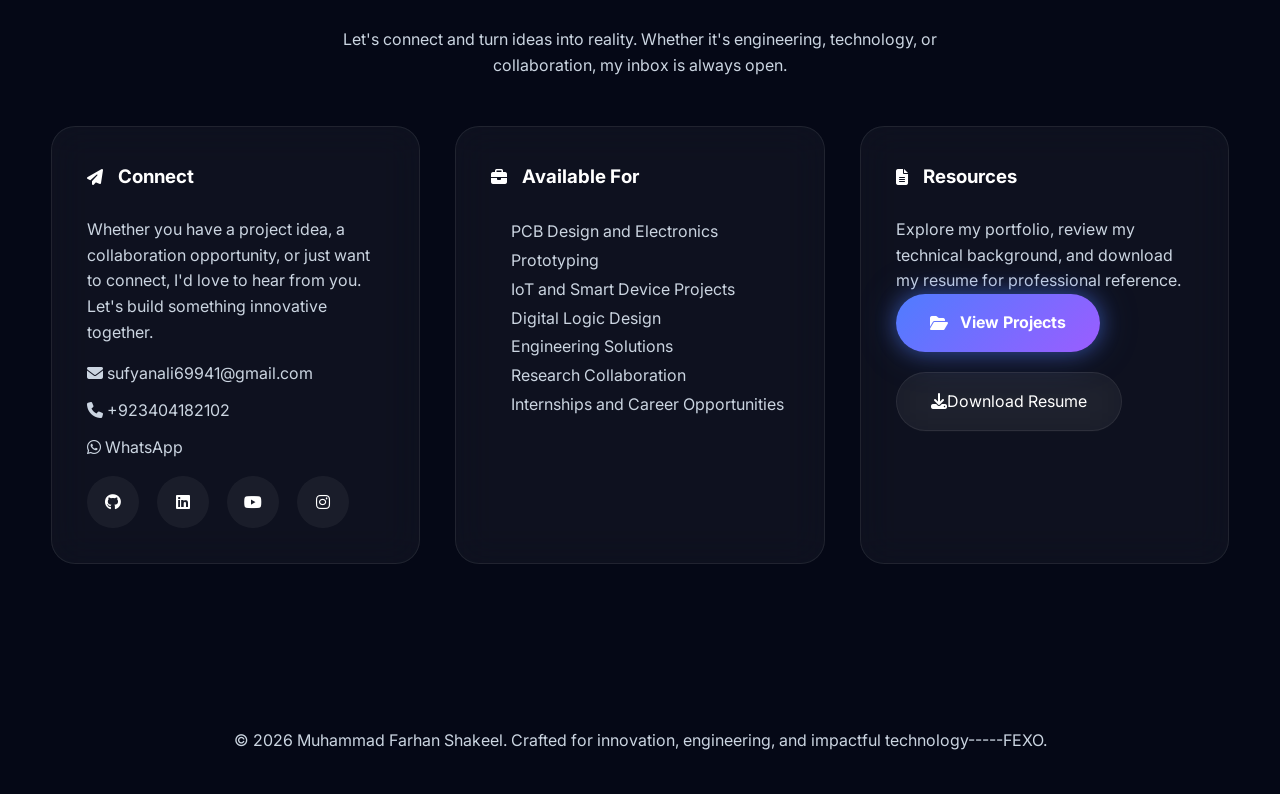
==== commit 829f5d20: "Merge remote repository" ====
--- a/index.html
+++ b/index.html
@@ -146,7 +146,7 @@
 
                 Hi, I'm
                 <span class="gradient-text">
-                    Muhammad Farhan Shakeel
+                    Muhammad Farhan
                 </span>
 
             </h1>
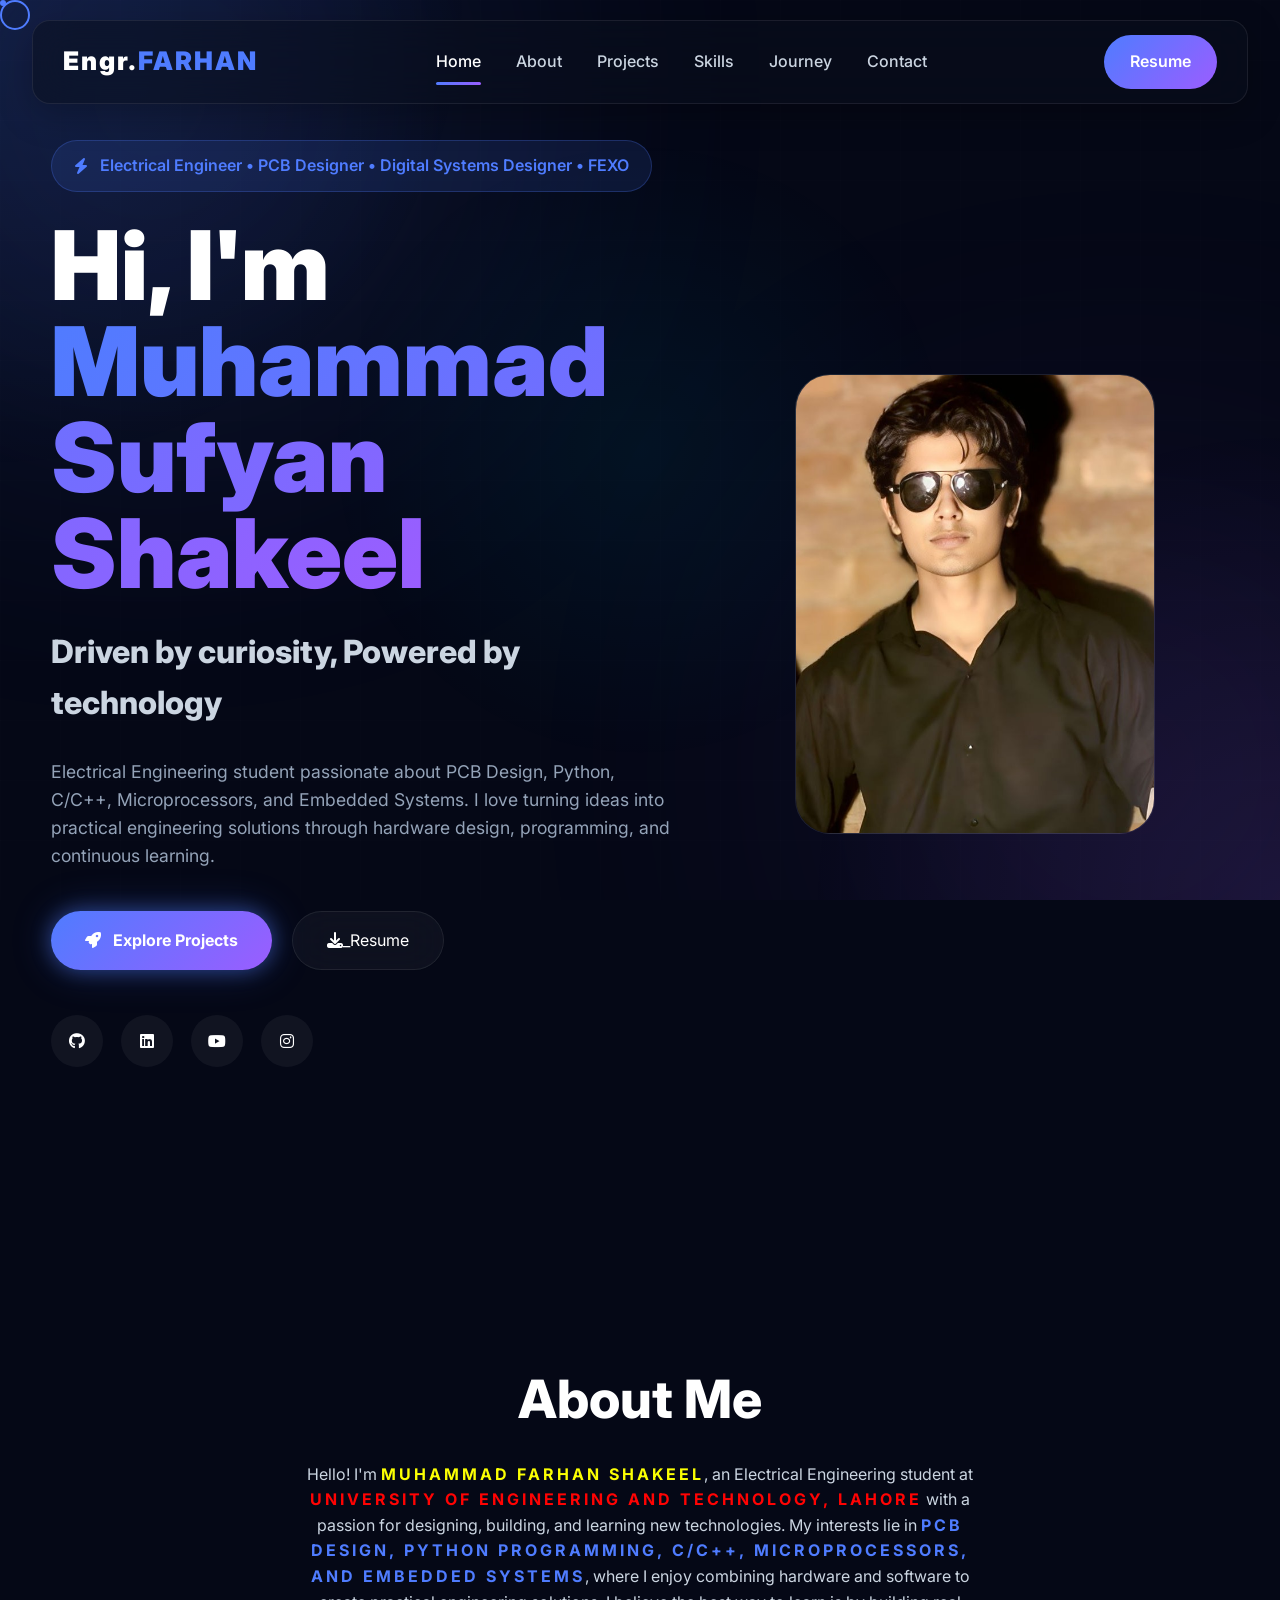
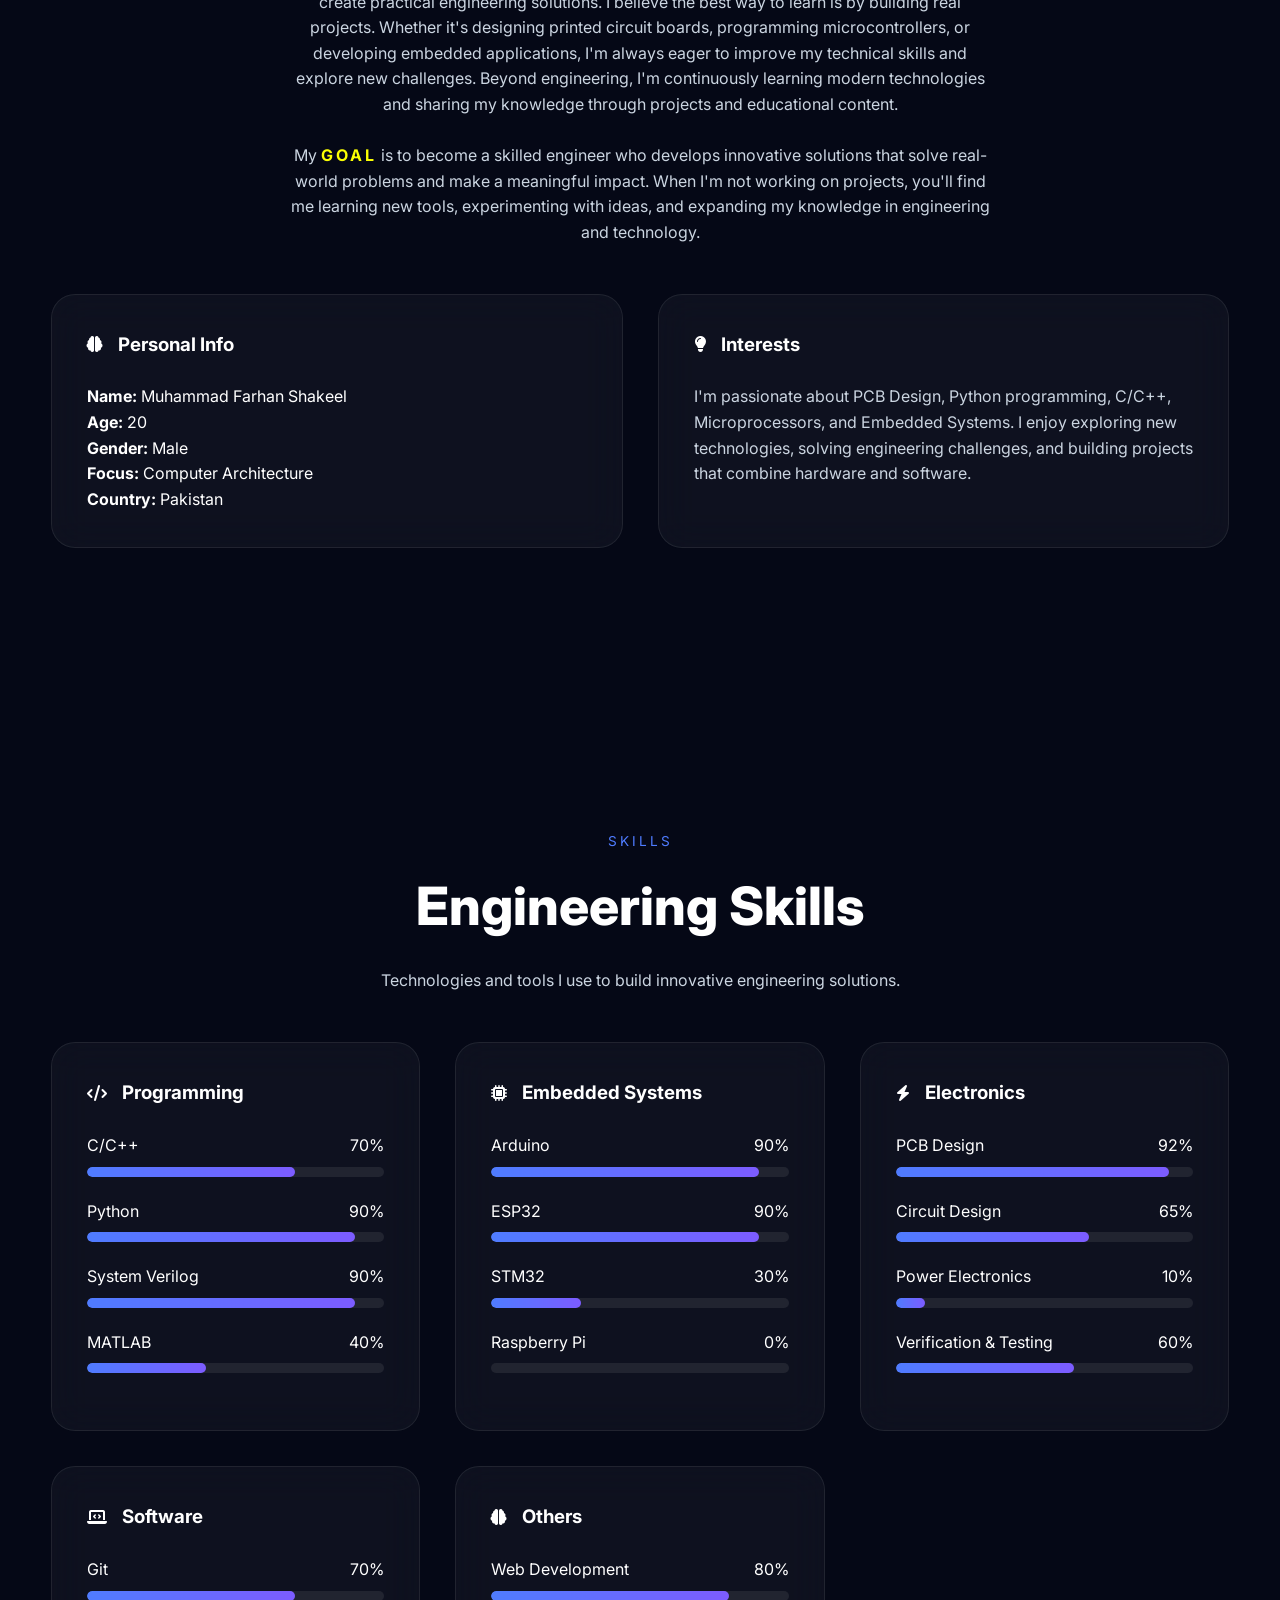
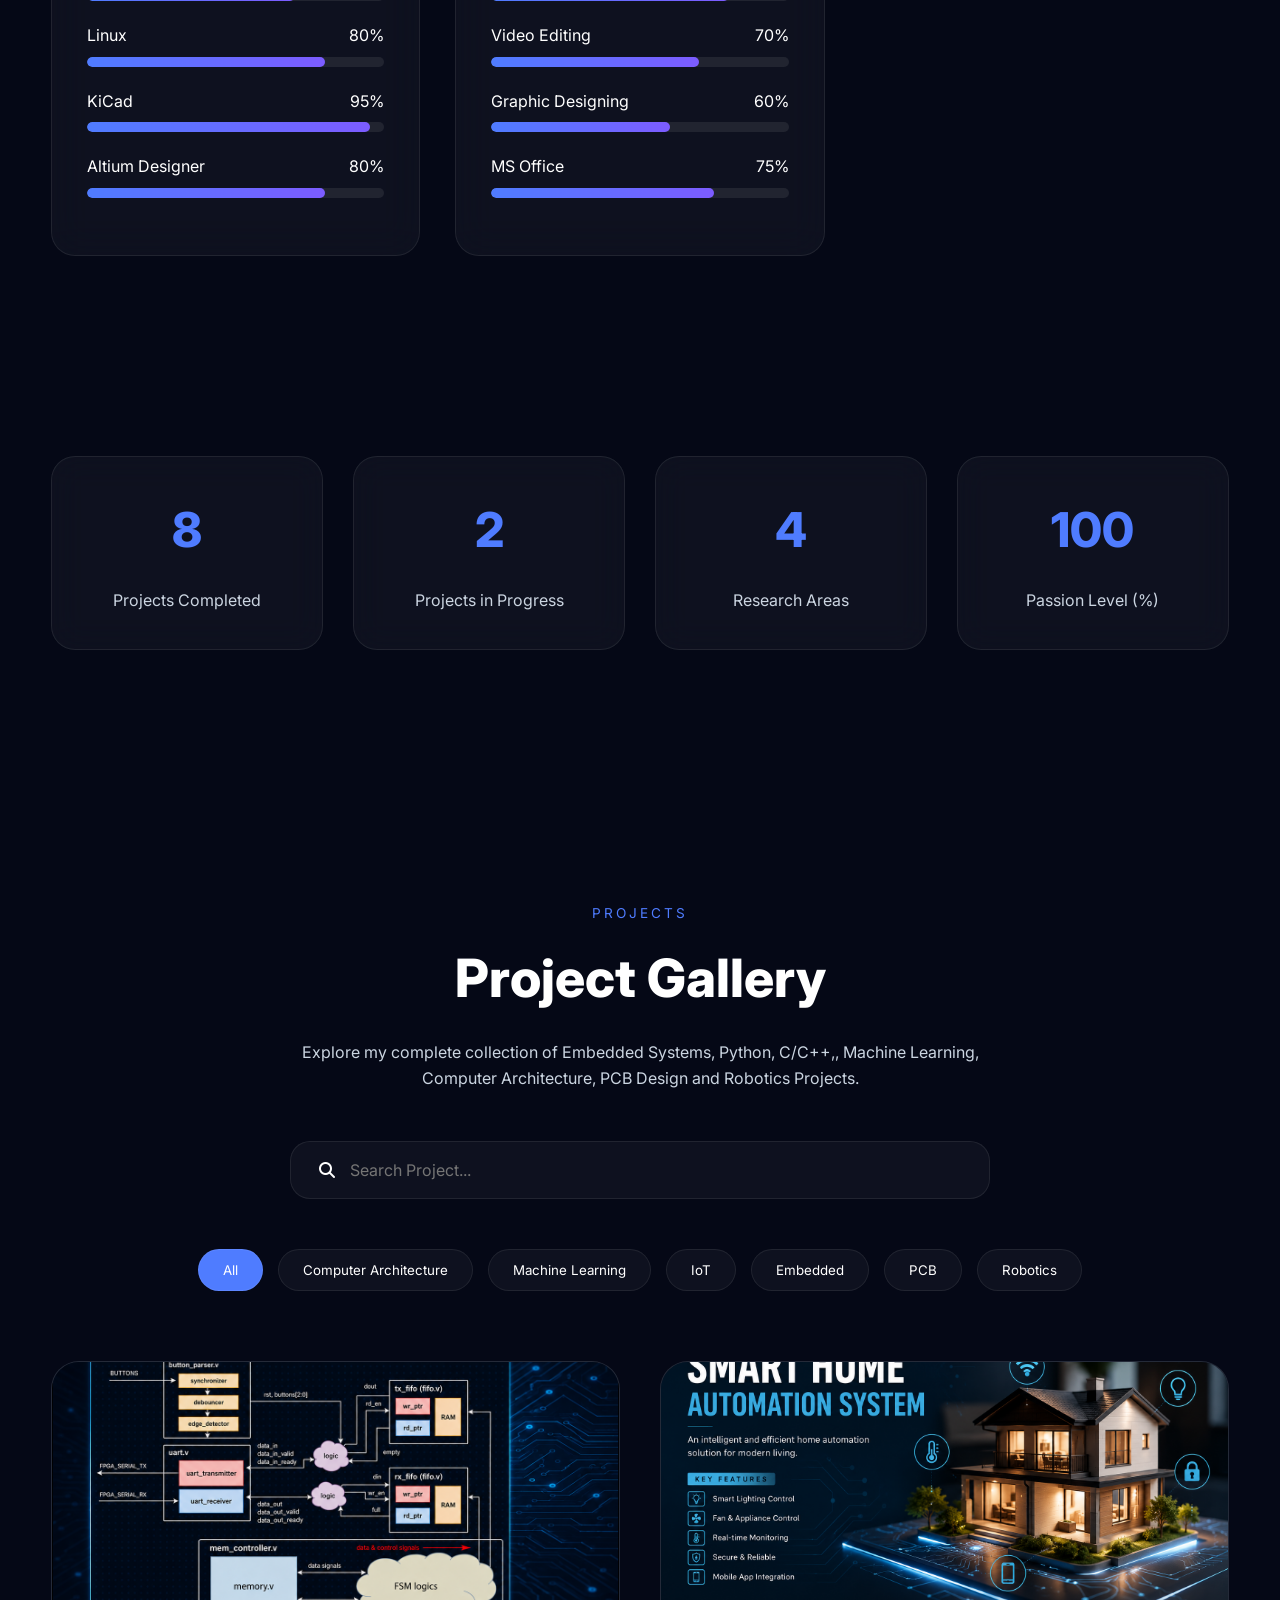
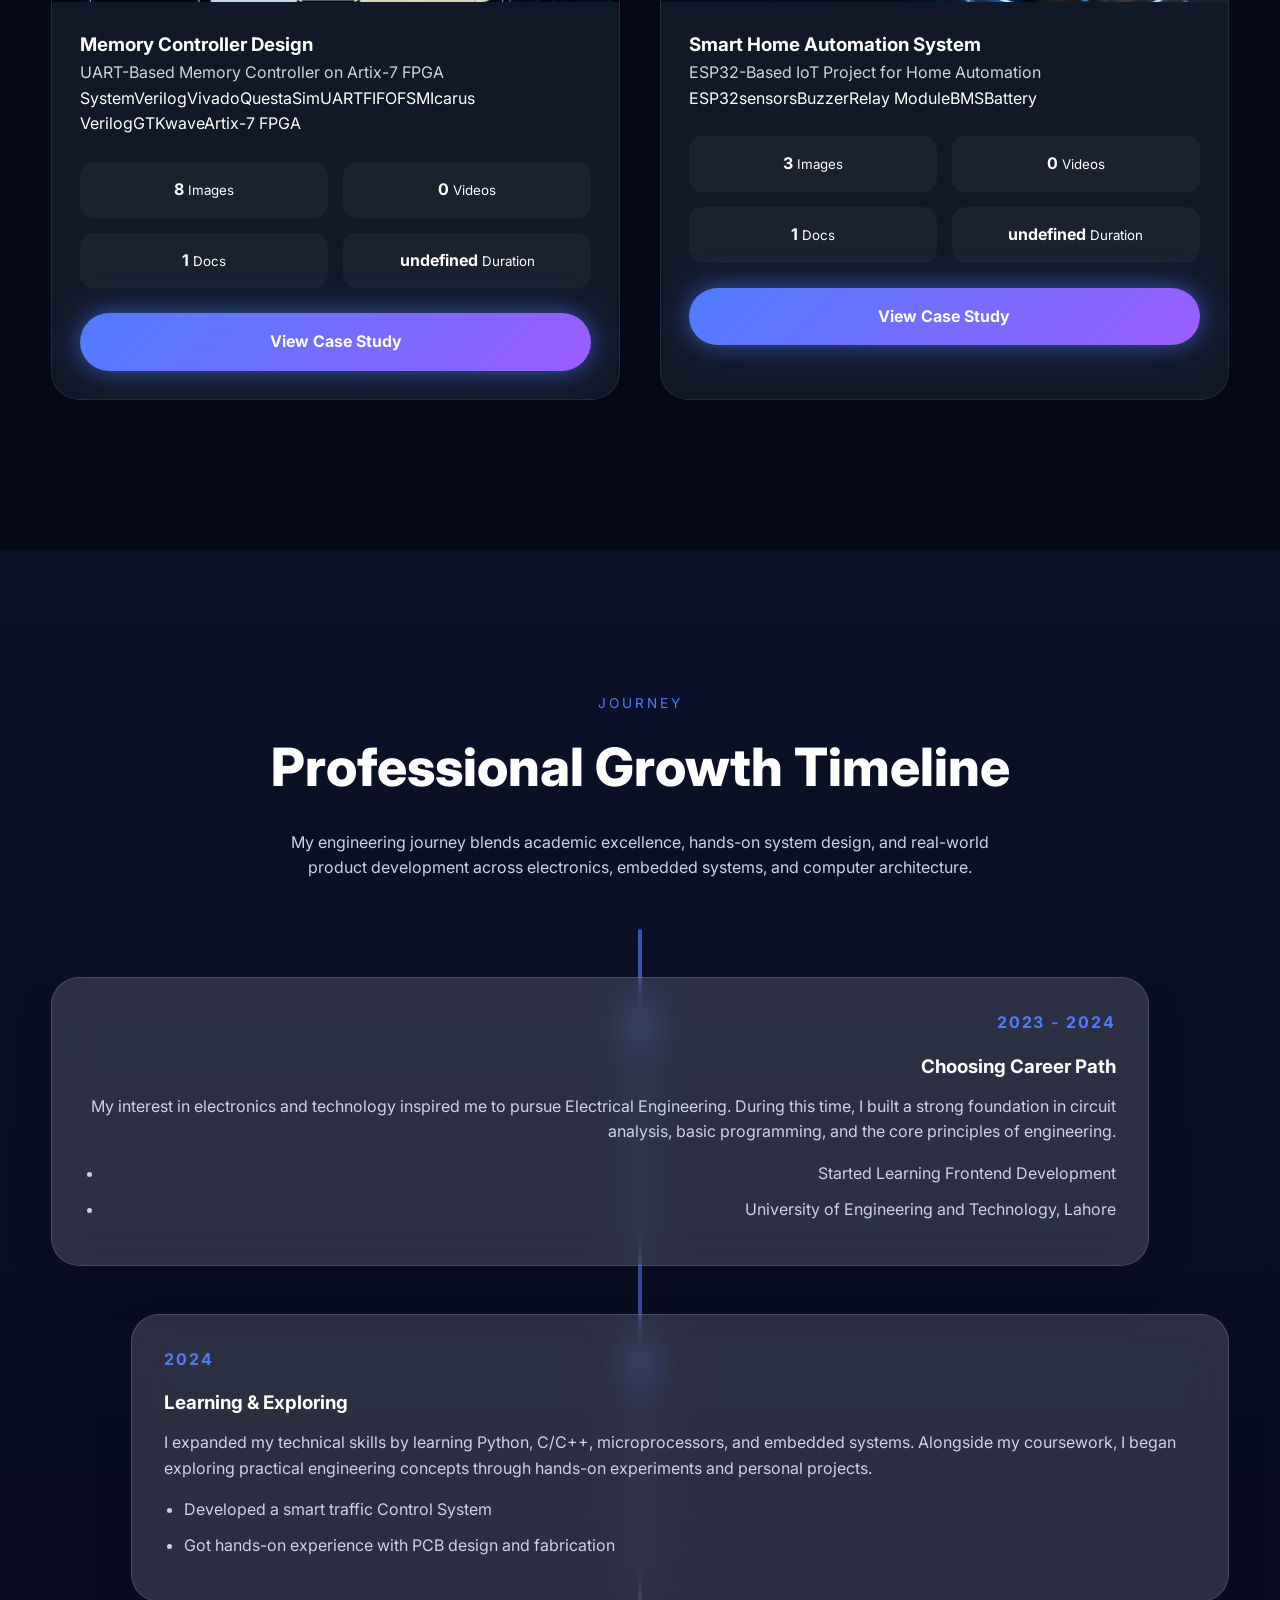
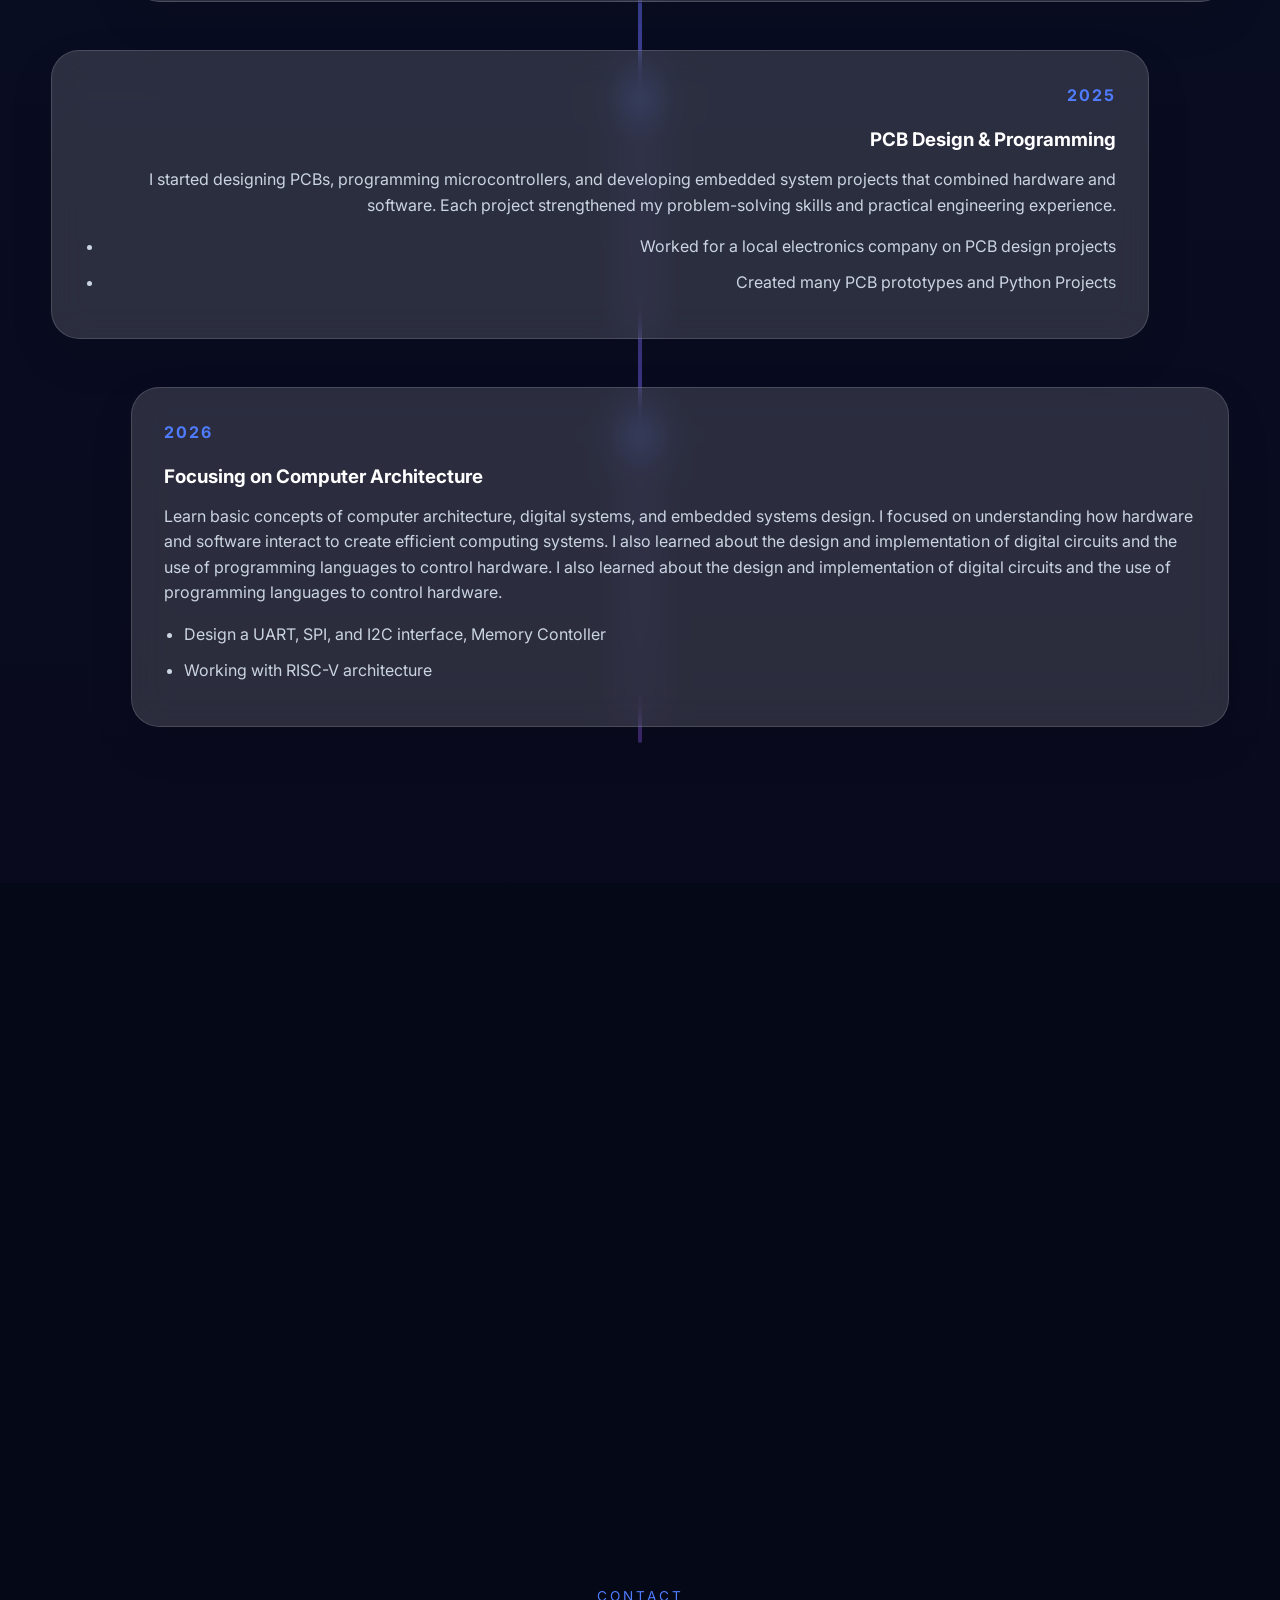
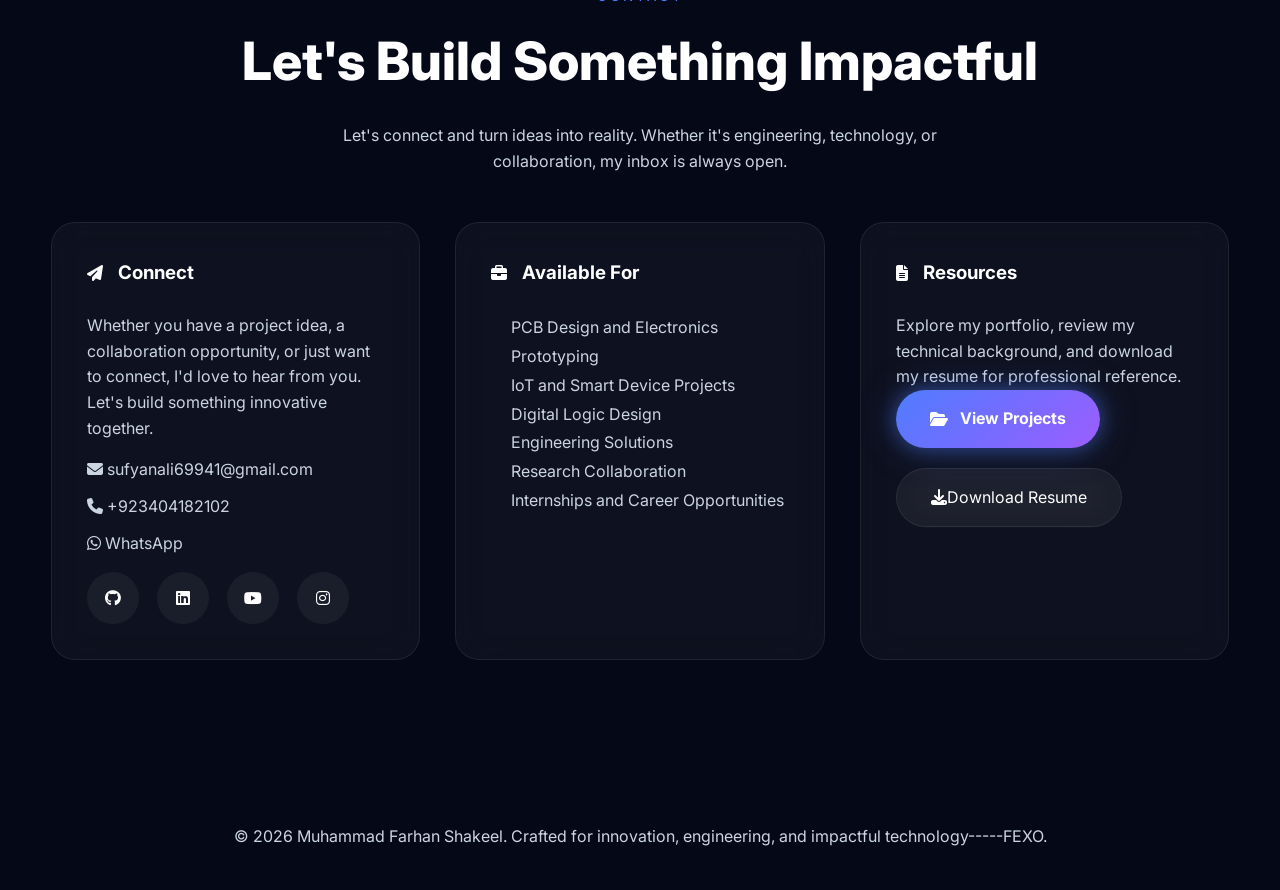
==== commit 166016b2: "Update" ====
--- a/index.html
+++ b/index.html
@@ -146,7 +146,7 @@
 
                 Hi, I'm
                 <span class="gradient-text">
-                    Muhammad Farhan
+                    Muhammad Sufyan Shakeel
                 </span>
 
             </h1>
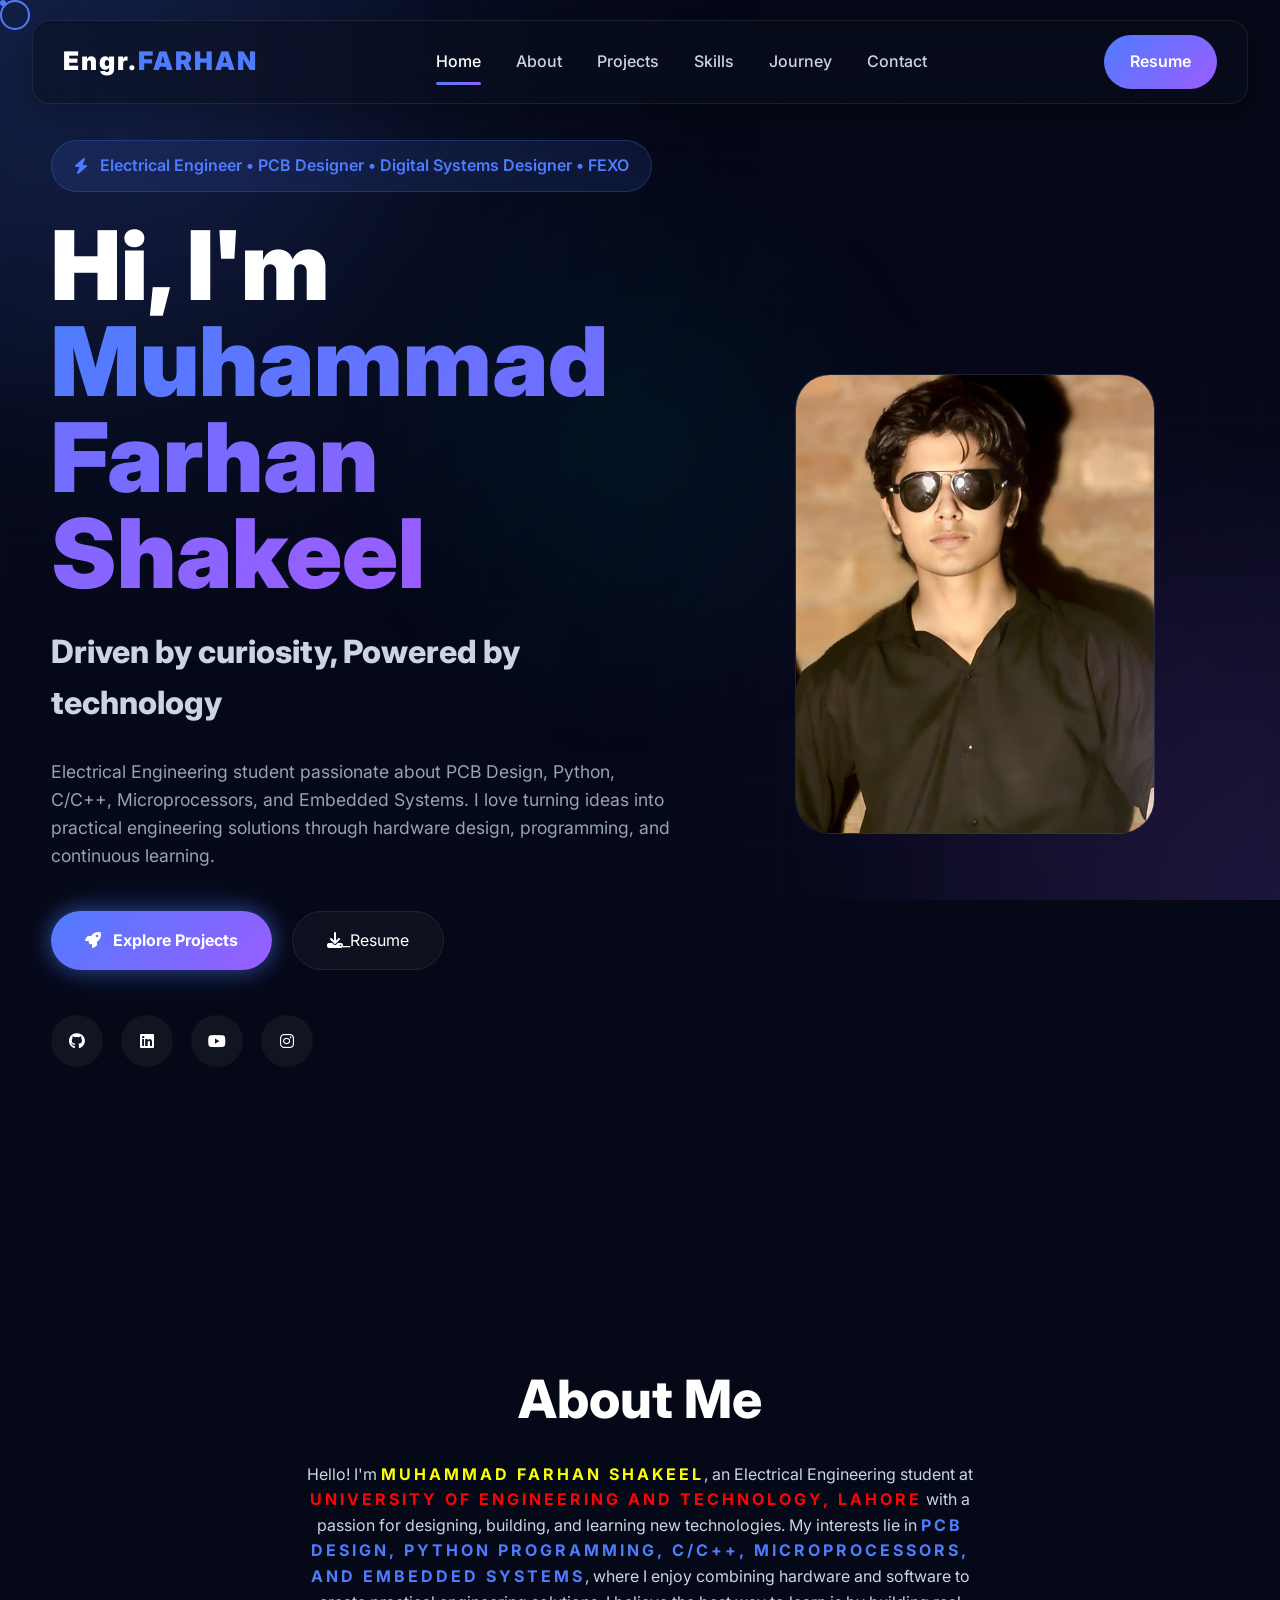
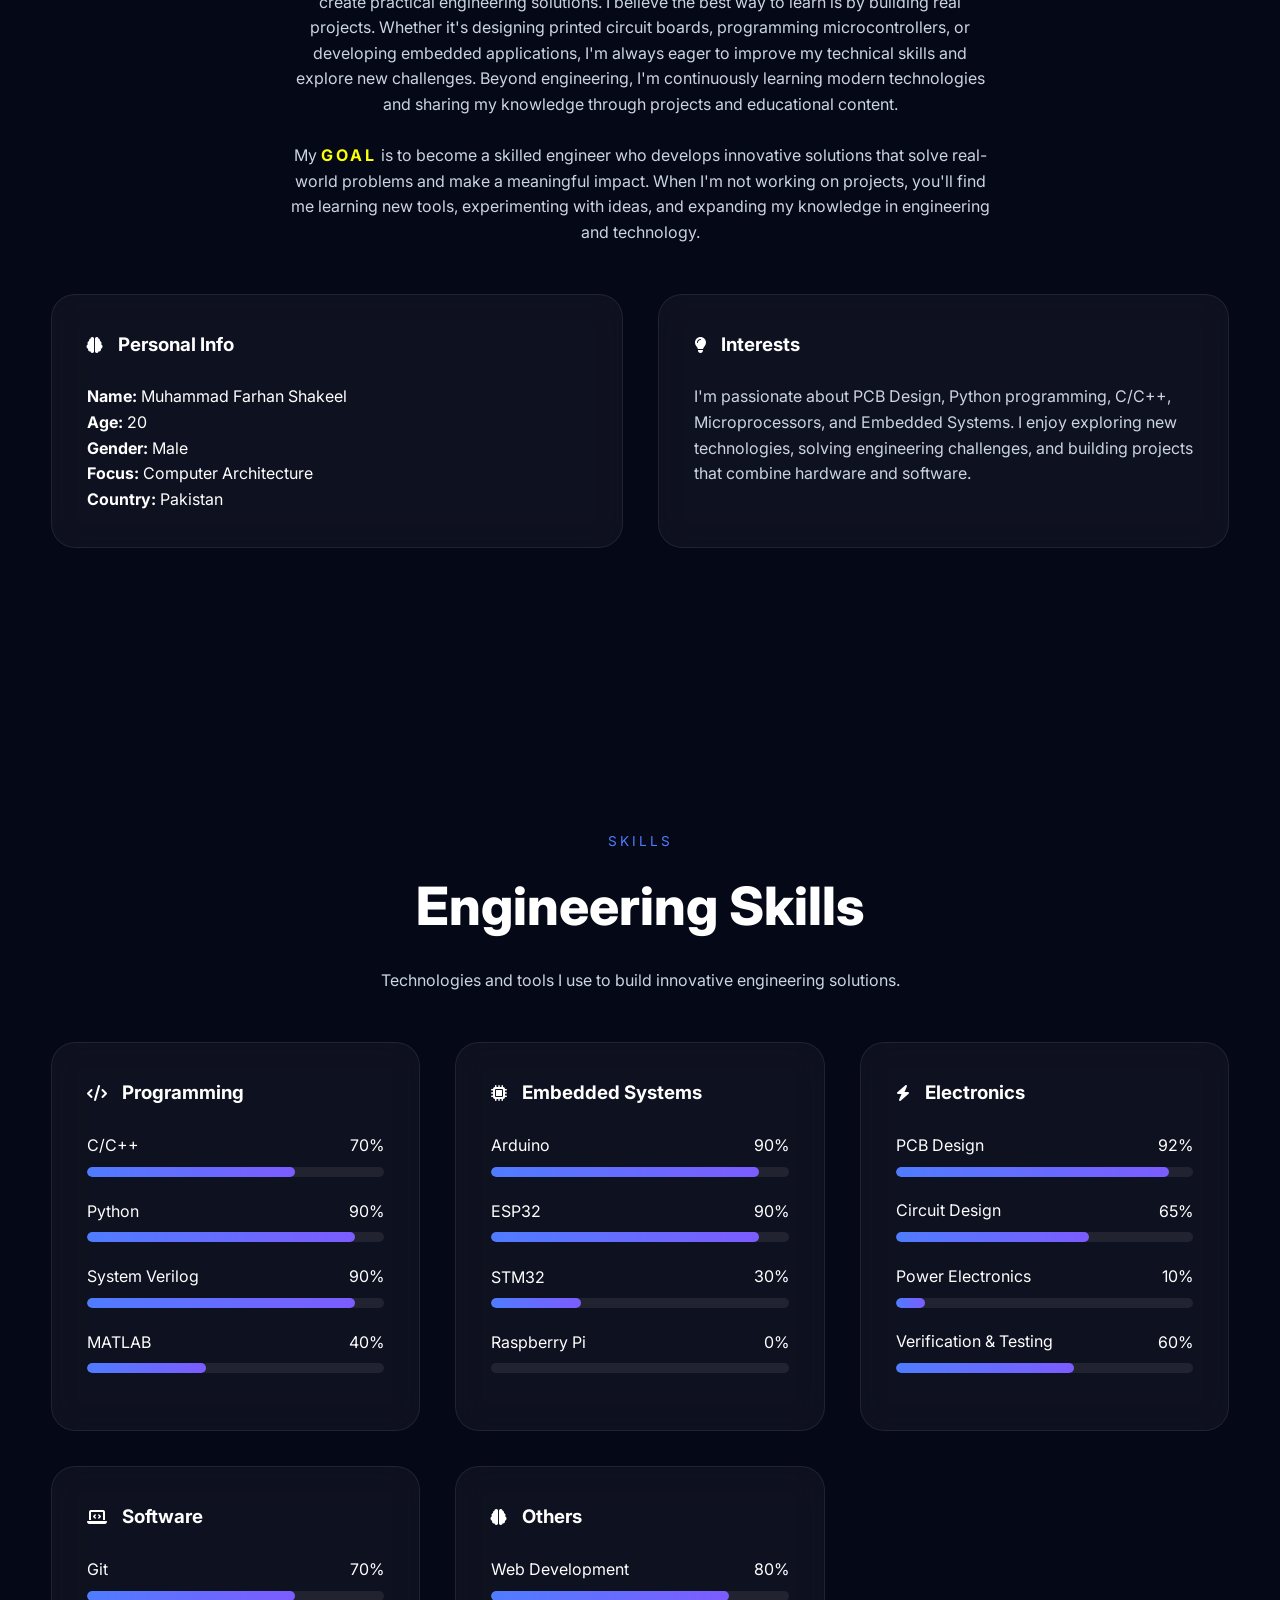
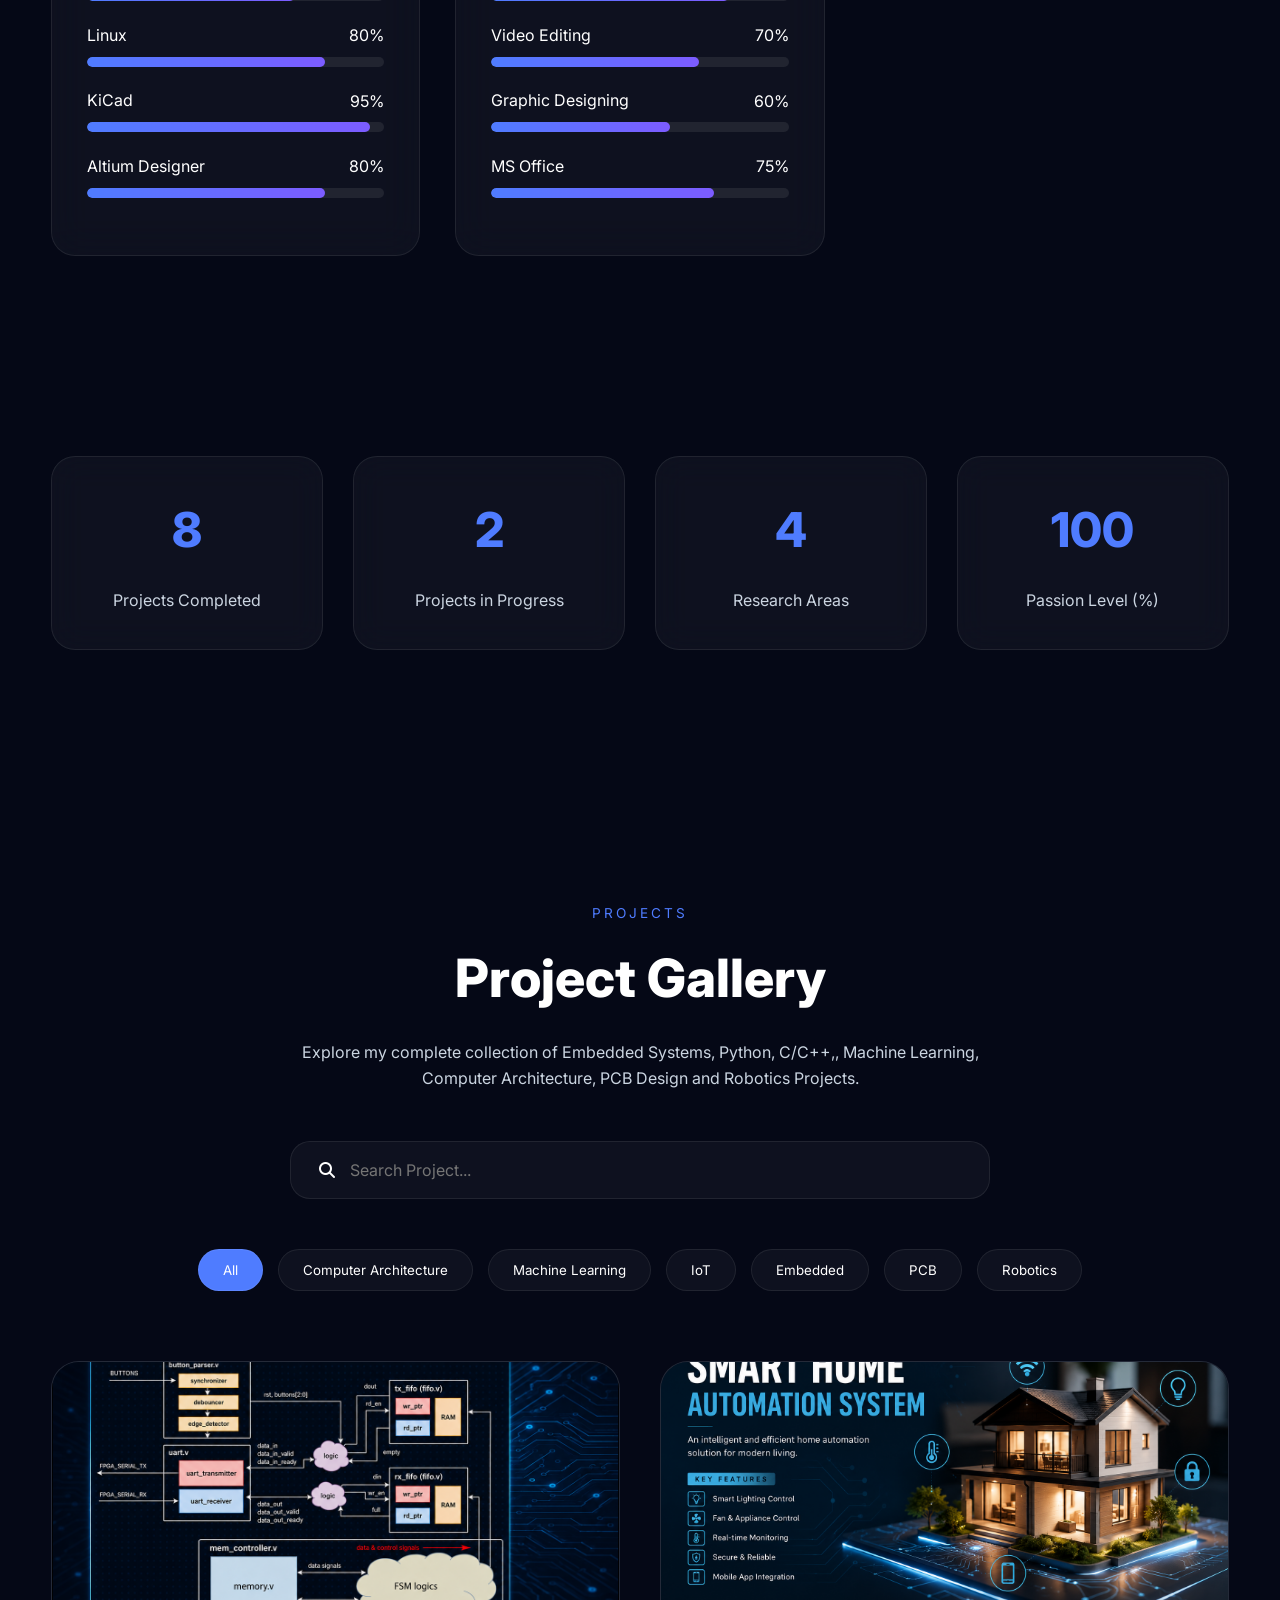
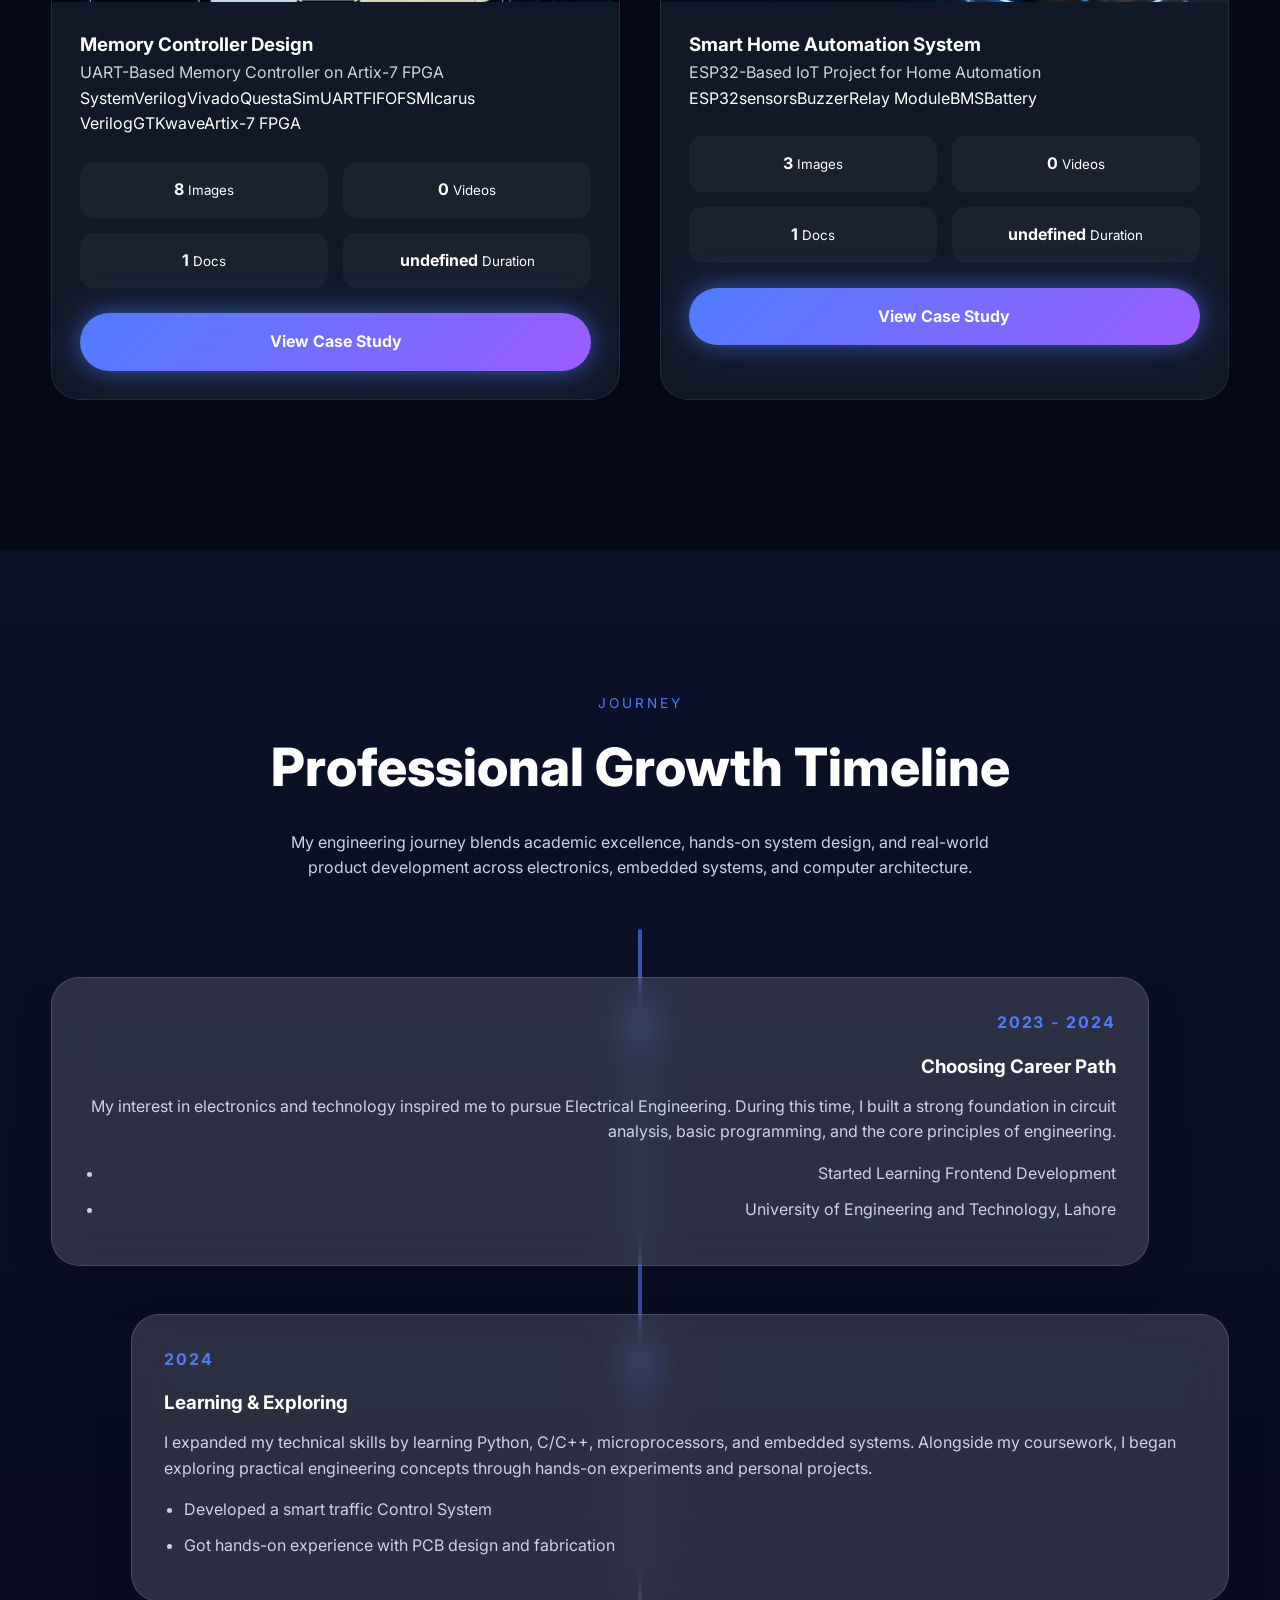
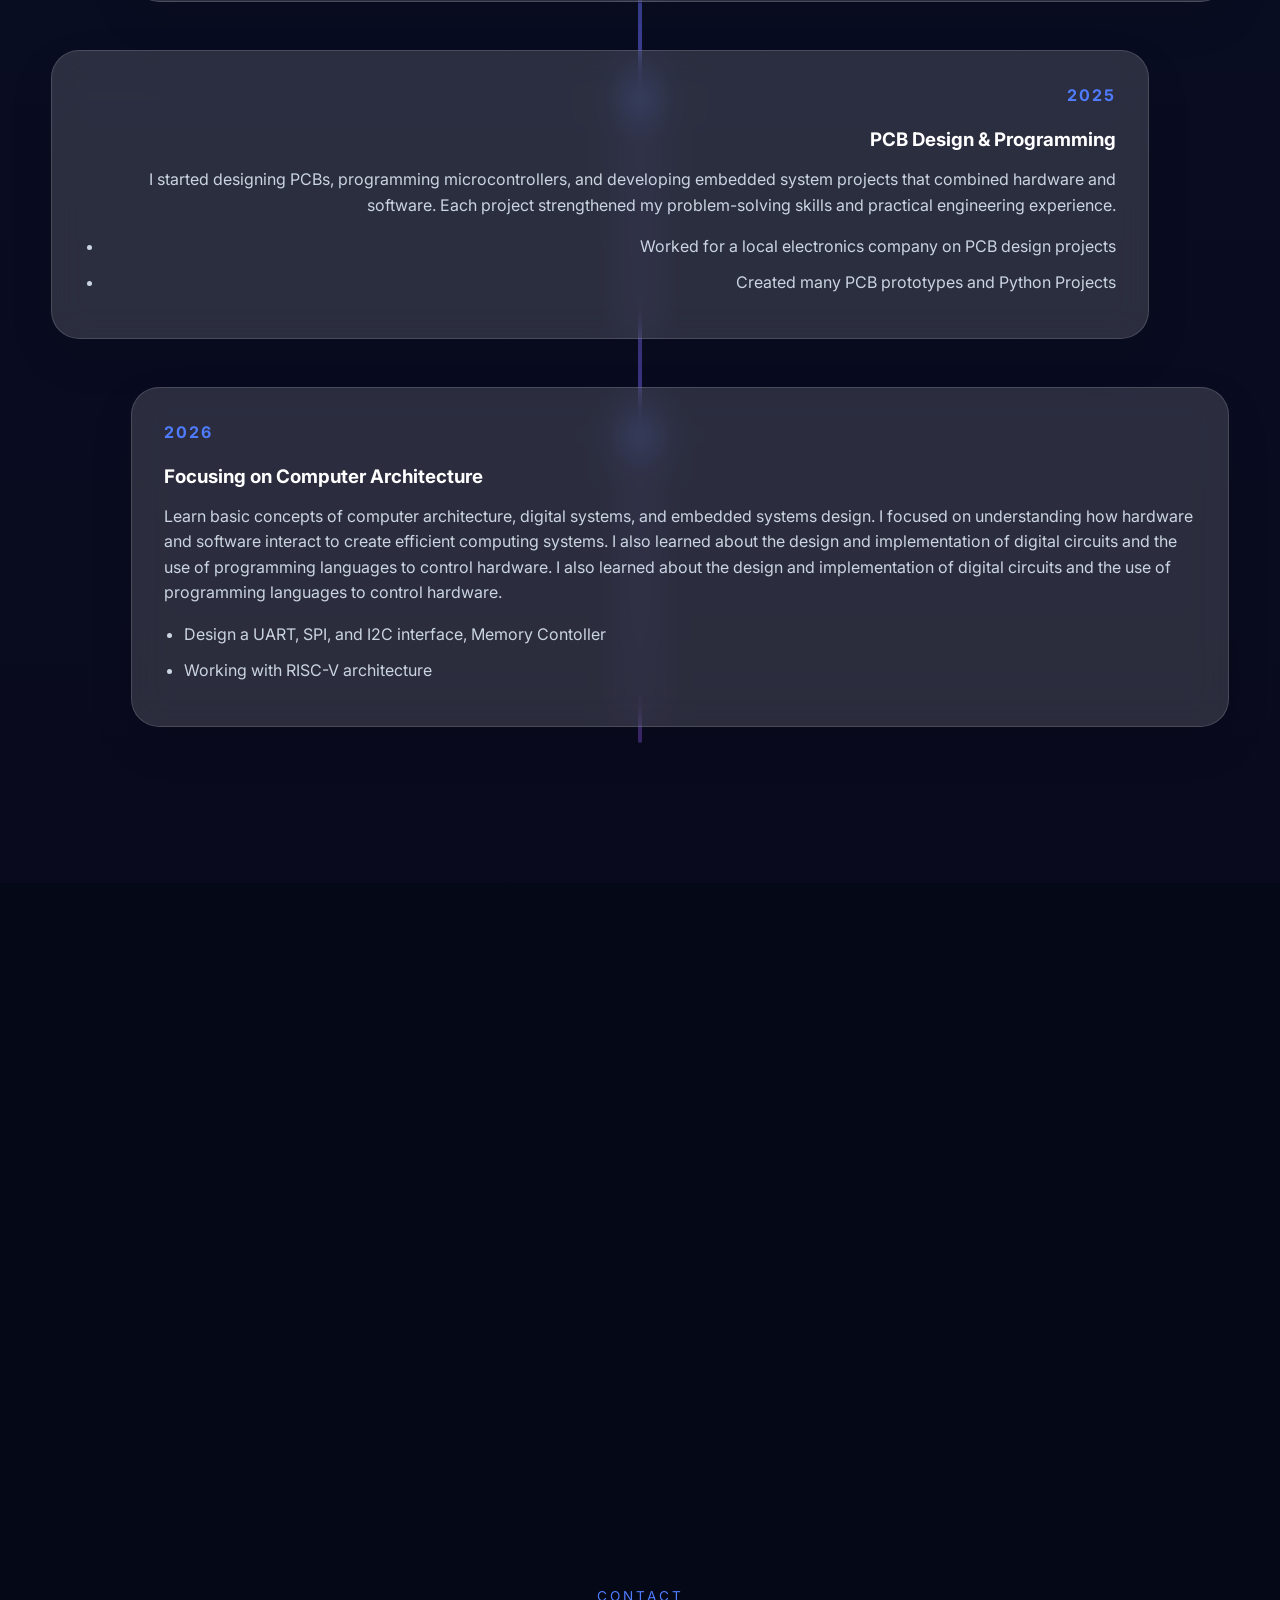
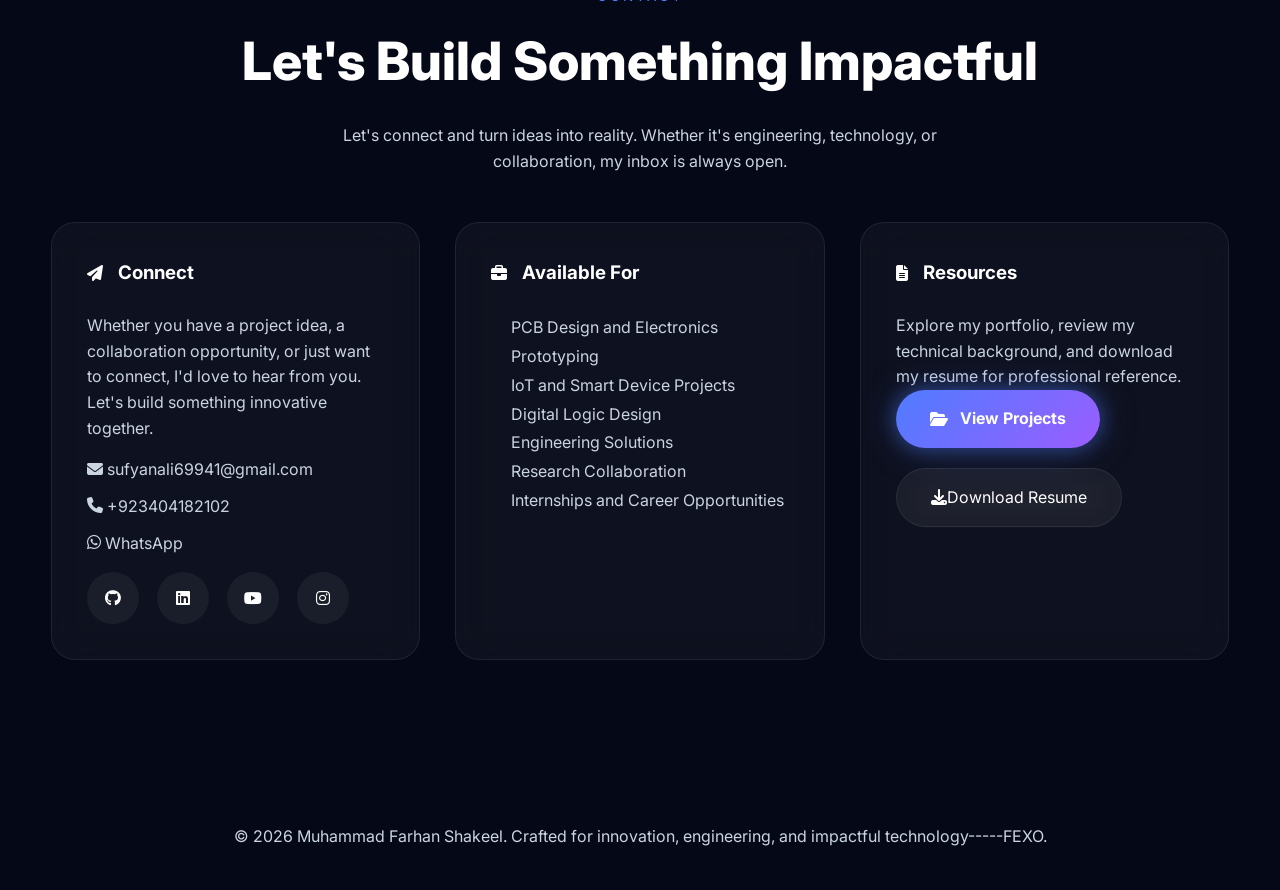
==== commit 91e08179: "Update" ====
--- a/index.html
+++ b/index.html
@@ -146,7 +146,7 @@
 
                 Hi, I'm
                 <span class="gradient-text">
-                    Muhammad Sufyan Shakeel
+                    Muhammad Farhan Shakeel
                 </span>
 
             </h1>
